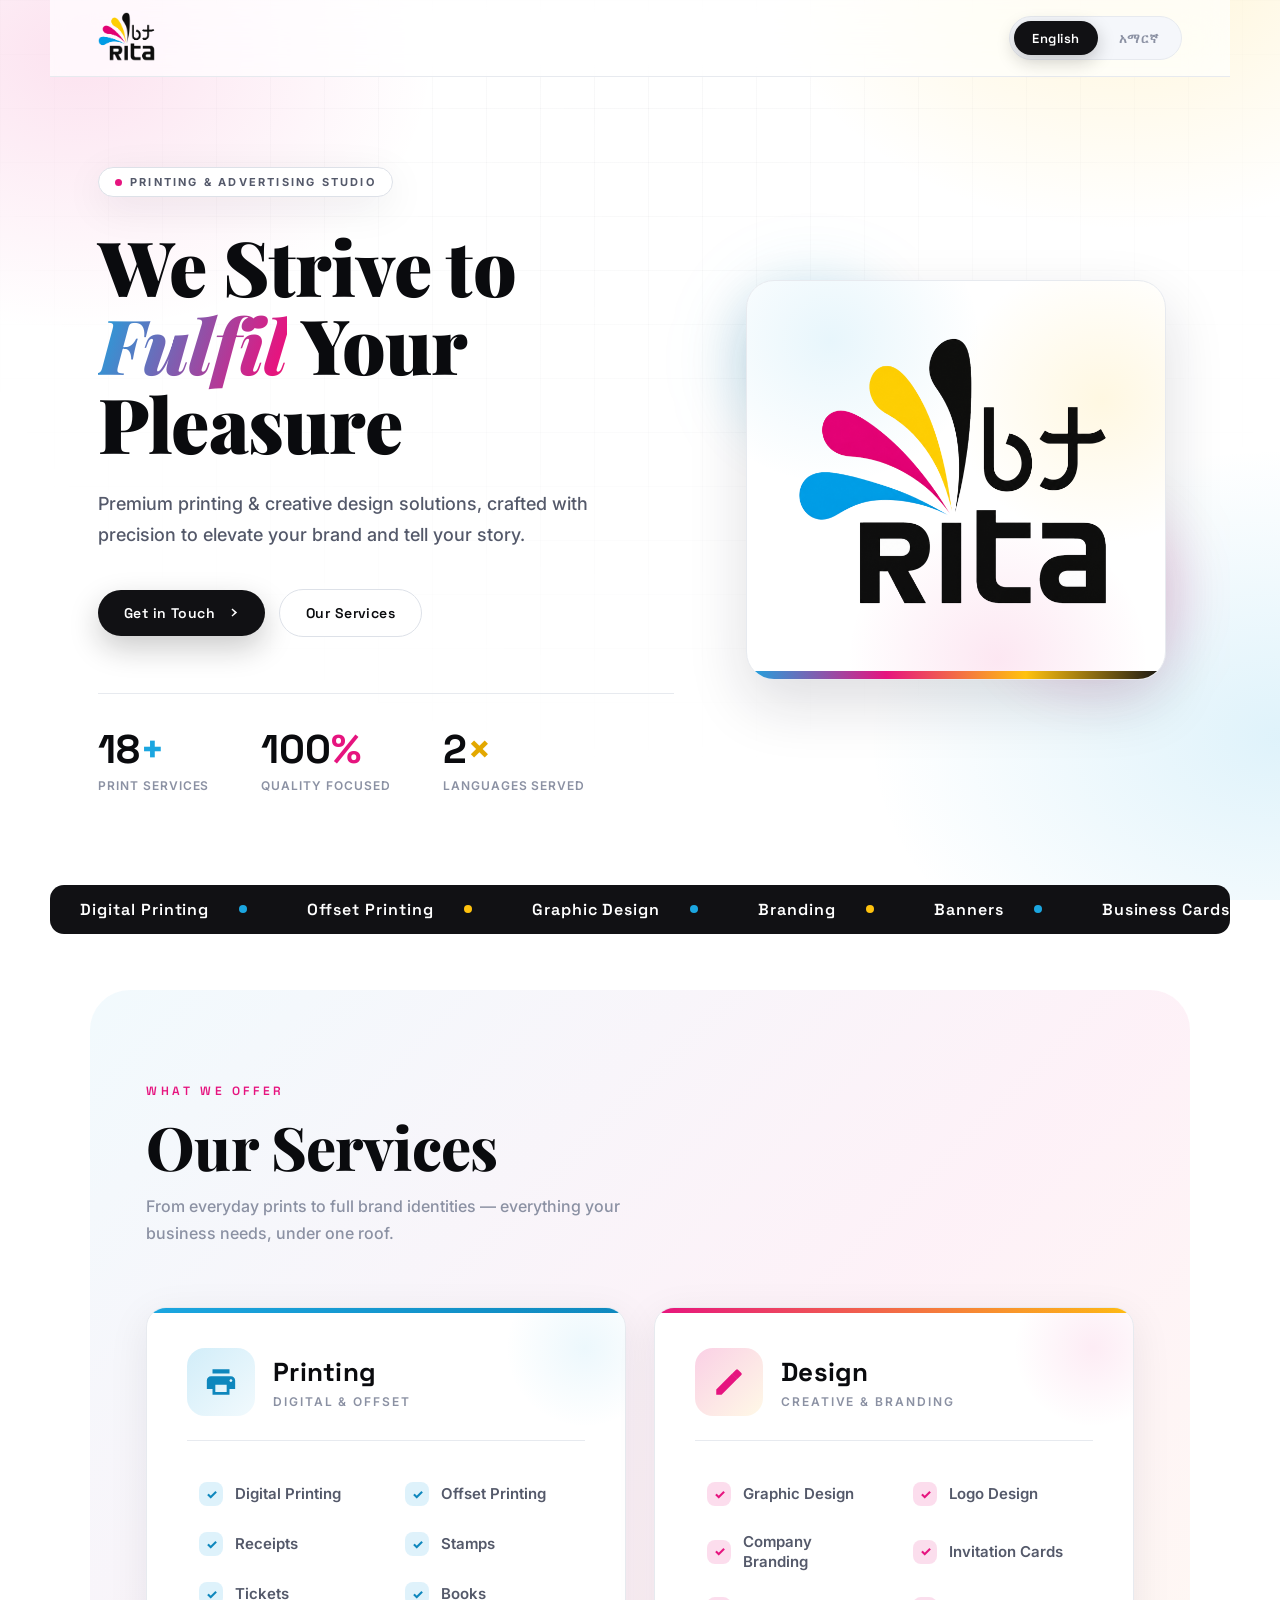
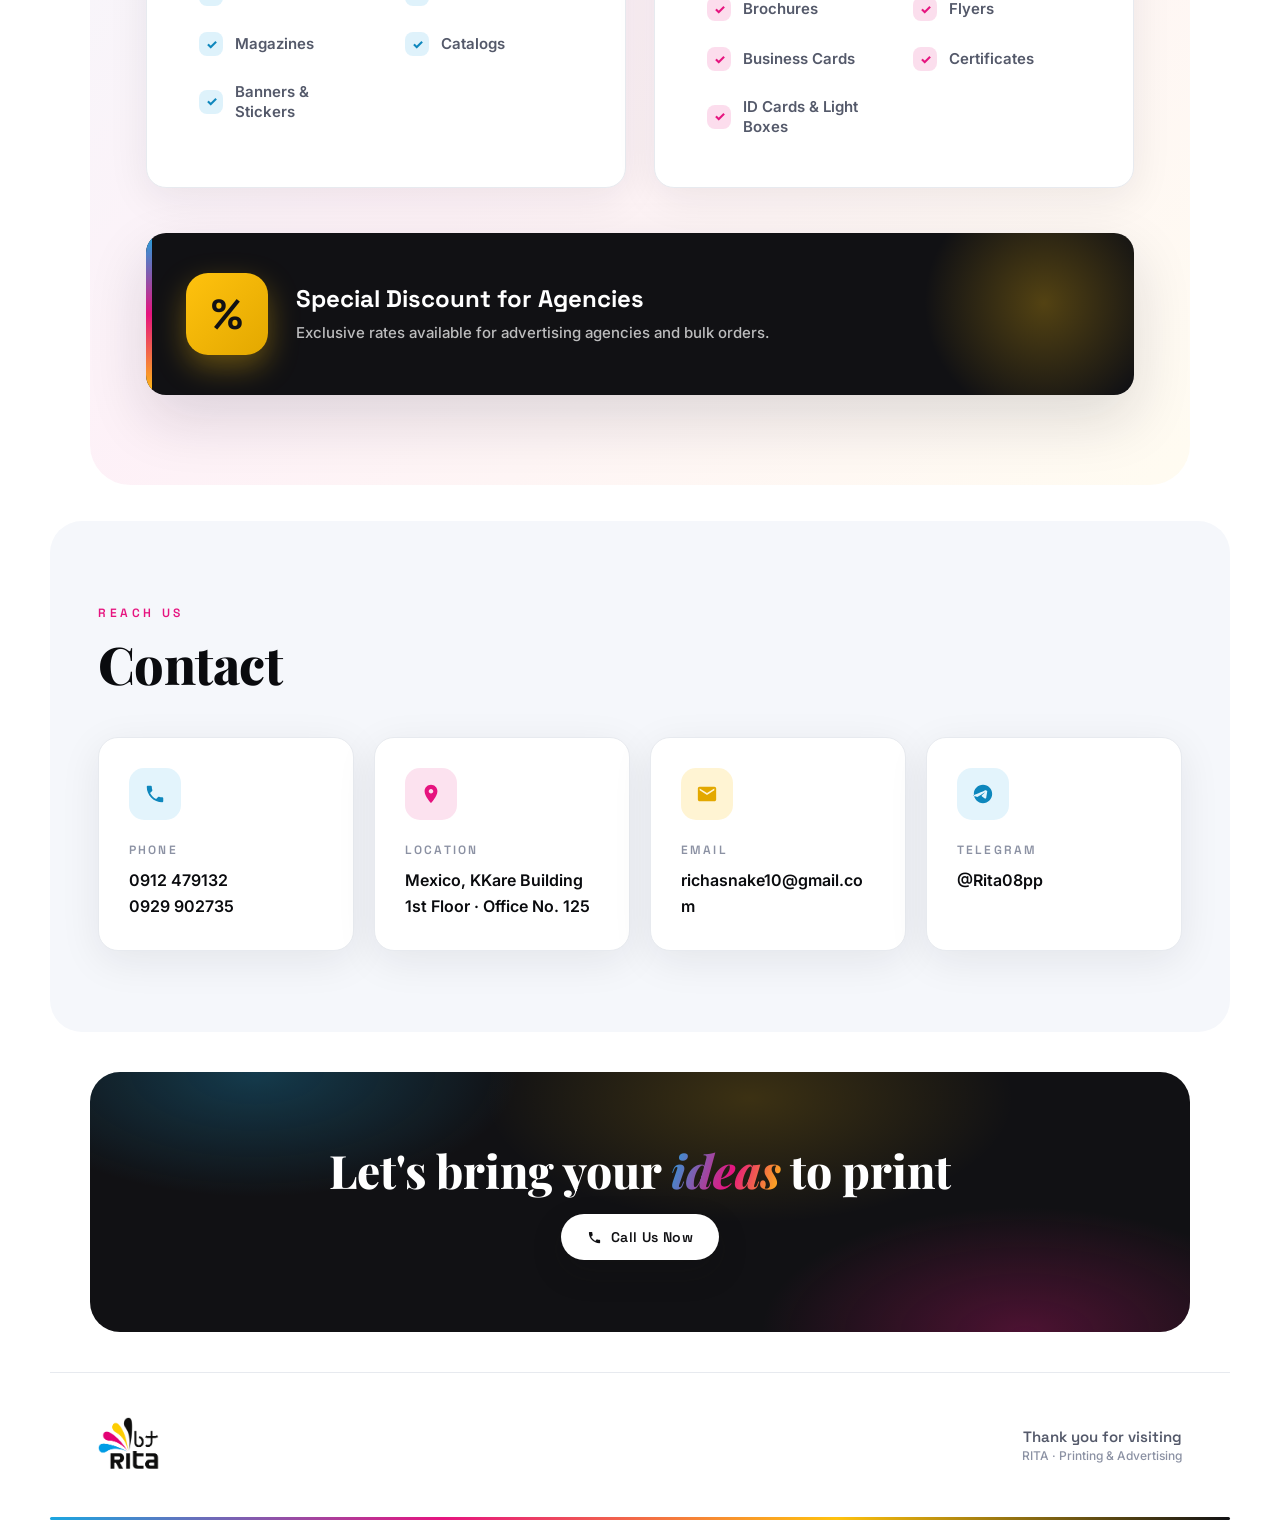
==== index.html @ 3d988060 "Add website files" ====
<!DOCTYPE html>
<html lang="en">
<head>
<meta charset="UTF-8">
<meta name="viewport" content="width=device-width, initial-scale=1.0">
<title>Rita Printing & Advertising</title>
<link rel="preconnect" href="https://fonts.googleapis.com">
<link rel="preconnect" href="https://fonts.gstatic.com" crossorigin>
<link href="https://fonts.googleapis.com/css2?family=Playfair+Display:ital,wght@0,600;0,800;0,900;1,700&family=Space+Grotesk:wght@400;500;600;700&family=Inter:wght@400;500;600;700;800&display=swap" rel="stylesheet">

<style>
*,*::before,*::after{margin:0;padding:0;box-sizing:border-box;}

:root{
  /* logo CMYK palette */
  --cyan:#1ba6e0;
  --cyan-deep:#0e87bd;
  --magenta:#e6147f;
  --magenta-deep:#c10f6a;
  --yellow:#ffc20e;
  --yellow-deep:#e3a800;
  --key:#111114;

  --bg:#ffffff;
  --bg-soft:#f5f7fb;
  --bg-tint:#fbfcfe;
  --surface:#ffffff;
  --border:#e7eaef;
  --border-strong:#dde1e8;

  --text:#16181d;
  --text-b:#0a0b0e;
  --text-dim:#54596a;
  --text-muted:#8b91a3;

  --radius:20px;
  --radius-sm:12px;
  --ease:cubic-bezier(.16,1,.3,1);
  --shadow:0 10px 40px rgba(20,24,40,0.08);
  --shadow-lg:0 24px 60px rgba(20,24,40,0.14);
  --cmyk:linear-gradient(90deg,var(--cyan),var(--magenta),var(--yellow),var(--key));
}

html{font-size:clamp(15px,1.1vw,18px);scroll-behavior:smooth;}

body{
  font-family:'Inter',sans-serif;
  background:var(--bg);
  color:var(--text);
  min-height:100vh;
  overflow-x:hidden;
  -webkit-font-smoothing:antialiased;
}

/* scroll progress */
.progress{
  position:fixed;
  top:0;left:0;
  height:3px;width:0%;
  z-index:200;
  background:var(--cmyk);
  background-size:200% 100%;
  transition:width .1s linear;
}

/* soft CMYK aura backdrop */
.bg-fx{
  position:fixed;
  inset:0;
  z-index:0;
  pointer-events:none;
  background:
    radial-gradient(42% 48% at 88% -8%, rgba(255,194,14,0.18), transparent 70%),
    radial-gradient(40% 44% at 6% 6%, rgba(230,20,127,0.12), transparent 70%),
    radial-gradient(46% 46% at 100% 82%, rgba(27,166,224,0.14), transparent 70%),
    var(--bg);
}
.bg-fx::after{
  content:'';
  position:absolute;
  inset:0;
  background-image:
    linear-gradient(rgba(20,24,40,0.035) 1px,transparent 1px),
    linear-gradient(90deg,rgba(20,24,40,0.035) 1px,transparent 1px);
  background-size:54px 54px;
  mask-image:radial-gradient(circle at 50% 0%,#000 0%,transparent 72%);
}

.page{
  position:relative;
  z-index:1;
  width:100%;
  max-width:1180px;
  margin:0 auto;
  display:flex;
  flex-direction:column;
}

.cmyk-rule{height:3px;border:none;border-radius:3px;background:var(--cmyk);}

/* ─── NAV ─── */
.nav{
  position:sticky;
  top:0;
  z-index:100;
  display:flex;
  align-items:center;
  justify-content:space-between;
  gap:16px;
  padding:12px clamp(18px,5vw,48px);
  background:rgba(255,255,255,0.72);
  backdrop-filter:blur(20px) saturate(160%);
  -webkit-backdrop-filter:blur(20px) saturate(160%);
  border-bottom:1px solid var(--border);
}
.nav-logo{height:clamp(38px,7vw,52px);width:auto;display:block;}

.lang-toggle{
  display:flex;
  background:var(--bg-soft);
  border:1px solid var(--border);
  border-radius:40px;
  padding:4px;
  gap:3px;
}
.lang-btn{
  padding:8px 18px;
  border-radius:30px;
  border:none;
  background:transparent;
  font-family:'Space Grotesk',sans-serif;
  font-size:clamp(11px,2vw,13px);
  font-weight:600;
  letter-spacing:0.04em;
  color:var(--text-muted);
  cursor:pointer;
  transition:all .35s var(--ease);
  min-height:34px;
}
.lang-btn:hover{color:var(--text);}
.lang-btn.active{
  background:var(--key);
  color:#fff;
  box-shadow:0 6px 18px rgba(17,17,20,0.22);
}

/* ─── HERO ─── */
.hero{
  position:relative;
  padding:clamp(48px,10vh,100px) clamp(20px,5vw,48px) clamp(40px,8vh,76px);
  display:grid;
  grid-template-columns:1.12fr 0.88fr;
  align-items:center;
  gap:clamp(28px,5vw,56px);
  overflow:hidden;
}
.hero-badge{
  display:inline-flex;
  align-items:center;
  gap:8px;
  padding:7px 16px;
  border:1px solid var(--border-strong);
  border-radius:40px;
  background:#fff;
  box-shadow:var(--shadow);
  font-size:clamp(9px,1.8vw,11px);
  font-weight:700;
  letter-spacing:0.2em;
  text-transform:uppercase;
  color:var(--text-dim);
  margin-bottom:clamp(20px,4vh,30px);
}
.hero-badge .pulse{
  width:7px;height:7px;border-radius:50%;
  background:var(--magenta);
  box-shadow:0 0 0 0 rgba(230,20,127,0.5);
  animation:pulse 2.2s infinite;
}
@keyframes pulse{
  0%{box-shadow:0 0 0 0 rgba(230,20,127,0.45);}
  70%{box-shadow:0 0 0 9px rgba(230,20,127,0);}
  100%{box-shadow:0 0 0 0 rgba(230,20,127,0);}
}
.hero-tagline{
  font-family:'Playfair Display',serif;
  font-size:clamp(40px,7.4vw,76px);
  font-weight:900;
  line-height:1.03;
  letter-spacing:-0.01em;
  color:var(--text-b);
  margin-bottom:clamp(18px,3vh,26px);
  max-width:14ch;
}
.hero-tagline em{
  font-style:italic;
  background:linear-gradient(110deg,var(--cyan),var(--magenta) 45%,var(--yellow-deep) 90%);
  background-size:220% 100%;
  -webkit-background-clip:text;
  background-clip:text;
  -webkit-text-fill-color:transparent;
  animation:hue 6s ease-in-out infinite;
}
@keyframes hue{0%,100%{background-position:0% 50%;}50%{background-position:100% 50%;}}
.hero-desc{
  font-size:clamp(14px,2.6vw,18px);
  font-weight:500;
  color:var(--text-dim);
  line-height:1.75;
  max-width:46ch;
  margin-bottom:clamp(26px,5vh,38px);
}
.hero-cta{
  display:flex;
  flex-wrap:wrap;
  gap:14px;
  align-items:center;
}
.btn{
  display:inline-flex;
  align-items:center;
  gap:9px;
  padding:14px 26px;
  border-radius:40px;
  font-family:'Space Grotesk',sans-serif;
  font-size:clamp(12px,2.2vw,14px);
  font-weight:600;
  letter-spacing:0.03em;
  text-decoration:none;
  cursor:pointer;
  transition:transform .35s var(--ease),box-shadow .35s var(--ease),background .35s var(--ease);
}
.btn-primary{
  background:var(--key);
  color:#fff;
  box-shadow:0 12px 30px rgba(17,17,20,0.22);
}
.btn-primary:hover{transform:translateY(-3px);box-shadow:0 18px 40px rgba(17,17,20,0.3);}
.btn-ghost{
  border:1px solid var(--border-strong);
  color:var(--text-b);
  background:#fff;
}
.btn-ghost:hover{border-color:var(--magenta);color:var(--magenta);transform:translateY(-3px);}

.hero-stats{
  display:flex;
  flex-wrap:wrap;
  gap:clamp(24px,5vw,52px);
  margin-top:clamp(36px,7vh,56px);
  padding-top:clamp(24px,5vh,36px);
  border-top:1px solid var(--border);
}
.stat-num{
  font-family:'Space Grotesk',sans-serif;
  font-size:clamp(26px,5vw,40px);
  font-weight:700;
  color:var(--text-b);
  line-height:1;
}
.stat-num .c{color:var(--cyan);}
.stat-num .m{color:var(--magenta);}
.stat-num .y{color:var(--yellow-deep);}
.stat-label{
  font-size:clamp(10px,2vw,12px);
  font-weight:600;
  letter-spacing:0.08em;
  text-transform:uppercase;
  color:var(--text-muted);
  margin-top:8px;
}

/* hero logo panel */
.hero-art{
  position:relative;
  display:flex;
  align-items:center;
  justify-content:center;
}
.hero-art::before,
.hero-art::after{
  content:'';
  position:absolute;
  border-radius:50%;
  filter:blur(36px);
  z-index:0;
  animation:float 9s ease-in-out infinite;
}
.hero-art::before{
  width:180px;height:180px;
  top:-10px;left:-6px;
  background:radial-gradient(circle,rgba(27,166,224,0.55),transparent 70%);
}
.hero-art::after{
  width:200px;height:200px;
  bottom:-14px;right:-10px;
  background:radial-gradient(circle,rgba(230,20,127,0.45),transparent 70%);
  animation-delay:-4.5s;
}
@keyframes float{0%,100%{transform:translateY(0);}50%{transform:translateY(-22px);}}
.hero-art-card{
  position:relative;
  z-index:1;
  width:100%;
  max-width:420px;
  aspect-ratio:1.05/1;
  border-radius:28px;
  background:#fff;
  border:1px solid var(--border);
  box-shadow:var(--shadow-lg);
  display:flex;
  align-items:center;
  justify-content:center;
  padding:clamp(28px,5vw,48px);
  overflow:hidden;
}
.hero-art-card::before{
  content:'';
  position:absolute;
  inset:0;
  background:
    radial-gradient(60% 60% at 20% 15%,rgba(27,166,224,0.10),transparent 60%),
    radial-gradient(60% 60% at 85% 30%,rgba(255,194,14,0.12),transparent 60%),
    radial-gradient(60% 60% at 60% 95%,rgba(230,20,127,0.10),transparent 60%);
}
.hero-art-card img{position:relative;width:100%;height:auto;}
.hero-art-bar{
  position:absolute;
  left:0;right:0;bottom:0;
  height:8px;
  background:var(--cmyk);
}

/* ─── MARQUEE ─── */
.marquee{
  position:relative;
  overflow:hidden;
  background:var(--key);
  padding:14px 0;
  margin:clamp(8px,2vw,20px) 0;
  border-radius:14px;
}
.marquee-track{
  display:flex;
  width:max-content;
  animation:scroll 28s linear infinite;
}
.marquee:hover .marquee-track{animation-play-state:paused;}
.marquee-track span{
  font-family:'Space Grotesk',sans-serif;
  font-size:clamp(13px,2.4vw,16px);
  font-weight:600;
  letter-spacing:0.06em;
  color:#fff;
  padding:0 clamp(18px,3vw,30px);
  display:inline-flex;
  align-items:center;
  gap:clamp(18px,3vw,30px);
}
.marquee-track span::after{
  content:'';
  width:8px;height:8px;border-radius:50%;
}
.marquee-track span:nth-child(4n+1)::after{background:var(--cyan);}
.marquee-track span:nth-child(4n+2)::after{background:var(--magenta);}
.marquee-track span:nth-child(4n+3)::after{background:var(--yellow);}
.marquee-track span:nth-child(4n)::after{background:#fff;}
@keyframes scroll{from{transform:translateX(0);}to{transform:translateX(-50%);}}

/* ─── SECTION ─── */
.section{
  padding:clamp(44px,9vh,90px) clamp(20px,5vw,48px);
}
.section.alt{background:var(--bg-soft);border-radius:clamp(20px,3vw,32px);}
#services{
  position:relative;
  background:linear-gradient(135deg,rgba(27,166,224,0.06) 0%,rgba(230,20,127,0.06) 50%,rgba(255,194,14,0.06) 100%);
  border-radius:clamp(24px,4vw,40px);
  margin:clamp(20px,4vh,40px) clamp(16px,4vw,40px);
  padding:clamp(52px,10vh,100px) clamp(24px,5vw,56px)!important;
  overflow:hidden;
}
.sec-head{margin-bottom:clamp(28px,5vh,46px);}
#services .sec-head{margin-bottom:clamp(40px,7vh,60px);}
#services .sec-title{font-size:clamp(38px,8vw,60px);}
.eyebrow{
  display:inline-block;
  font-family:'Space Grotesk',sans-serif;
  font-size:clamp(10px,2vw,12px);
  font-weight:600;
  letter-spacing:0.3em;
  color:var(--magenta);
  text-transform:uppercase;
  margin-bottom:14px;
}
.sec-title{
  font-family:'Playfair Display',serif;
  font-size:clamp(30px,6vw,52px);
  font-weight:800;
  color:var(--text-b);
  line-height:1.1;
  letter-spacing:-0.01em;
}
.sec-sub{
  font-size:clamp(13px,2.4vw,16px);
  color:var(--text-muted);
  font-weight:500;
  margin-top:14px;
  max-width:52ch;
  line-height:1.7;
}

/* ─── SERVICE CARDS ─── */
.services-grid{
  display:grid;
  grid-template-columns:repeat(2,1fr);
  gap:clamp(20px,3vw,28px);
  margin-bottom:clamp(28px,5vh,48px);
}
.scard{
  position:relative;
  background:var(--surface);
  border:1px solid var(--border);
  border-radius:var(--radius);
  padding:clamp(28px,4vw,40px);
  overflow:hidden;
  box-shadow:var(--shadow);
  transition:transform .45s var(--ease),box-shadow .45s var(--ease);
}
.scard::before{
  content:'';
  position:absolute;
  top:0;left:0;right:0;height:5px;
}
.scard.c-cy::before{background:linear-gradient(90deg,var(--cyan),var(--cyan-deep));}
.scard.c-mg::before{background:linear-gradient(90deg,var(--magenta),var(--yellow));}
.scard::after{
  content:'';
  position:absolute;
  top:-40px;right:-40px;
  width:160px;height:160px;
  border-radius:50%;
  opacity:0.5;
  transition:transform .6s var(--ease);
}
.scard.c-cy::after{background:radial-gradient(circle,rgba(27,166,224,0.16),transparent 70%);}
.scard.c-mg::after{background:radial-gradient(circle,rgba(230,20,127,0.16),transparent 70%);}
.scard:hover{transform:translateY(-8px);box-shadow:var(--shadow-lg);}
.scard:hover::after{transform:scale(1.4);}
.scard-head{
  position:relative;
  display:flex;
  align-items:center;
  gap:18px;
  margin-bottom:clamp(22px,4vh,30px);
  padding-bottom:clamp(18px,3vh,24px);
  border-bottom:1px solid var(--border);
}
.scard-ico{
  width:clamp(54px,9vw,68px);height:clamp(54px,9vw,68px);
  border-radius:18px;
  display:flex;align-items:center;justify-content:center;
  flex-shrink:0;
}
.scard-ico.cy{background:linear-gradient(135deg,rgba(27,166,224,0.20),rgba(27,166,224,0.06));}
.scard-ico.cy svg{fill:var(--cyan-deep);}
.scard-ico.mg{background:linear-gradient(135deg,rgba(230,20,127,0.20),rgba(255,194,14,0.10));}
.scard-ico.mg svg{fill:var(--magenta);}
.scard-ico svg{width:clamp(26px,5vw,34px);height:clamp(26px,5vw,34px);}
.scard-cat{
  font-family:'Space Grotesk',sans-serif;
  font-size:clamp(19px,4vw,26px);
  font-weight:700;
  color:var(--text-b);
  letter-spacing:0.01em;
}
.scard-cat small{
  display:block;
  font-family:'Inter',sans-serif;
  font-size:clamp(10px,2vw,12px);
  font-weight:600;
  letter-spacing:0.16em;
  text-transform:uppercase;
  color:var(--text-muted);
  margin-top:5px;
}
.slist{
  position:relative;
  list-style:none;
  display:grid;
  grid-template-columns:repeat(2,1fr);
  gap:4px 14px;
}
.slist li{
  display:flex;
  align-items:center;
  gap:12px;
  font-size:clamp(13px,2.4vw,15px);
  font-weight:600;
  color:var(--text-dim);
  padding:11px 12px;
  border-radius:12px;
  line-height:1.3;
  transition:all .3s var(--ease);
}
.slist li::before{
  content:'✓';
  display:flex;
  align-items:center;
  justify-content:center;
  width:24px;height:24px;
  flex-shrink:0;
  border-radius:8px;
  font-size:13px;
  font-weight:800;
  transition:all .3s var(--ease);
}
.scard.c-cy .slist li::before{background:rgba(27,166,224,0.14);color:var(--cyan-deep);}
.scard.c-mg .slist li::before{background:rgba(230,20,127,0.14);color:var(--magenta);}
.slist li:hover{color:var(--text-b);transform:translateX(4px);}
.scard.c-cy .slist li:hover{background:rgba(27,166,224,0.07);}
.scard.c-mg .slist li:hover{background:rgba(230,20,127,0.07);}
.scard.c-cy .slist li:hover::before{background:var(--cyan);color:#fff;}
.scard.c-mg .slist li:hover::before{background:var(--magenta);color:#fff;}

/* ─── PROMO ─── */
.promo-box{
  position:relative;
  overflow:hidden;
  background:var(--key);
  border-radius:var(--radius);
  padding:clamp(24px,4vw,40px);
  display:flex;
  align-items:center;
  gap:clamp(18px,4vw,28px);
  margin-top:clamp(18px,3vh,26px);
  box-shadow:var(--shadow-lg);
}
.promo-box::after{
  content:'';
  position:absolute;
  top:-60px;right:-40px;
  width:260px;height:260px;
  background:radial-gradient(circle,rgba(255,194,14,0.28),transparent 65%);
}
.promo-box::before{
  content:'';
  position:absolute;
  left:0;top:0;bottom:0;width:6px;
  background:linear-gradient(180deg,var(--cyan),var(--magenta),var(--yellow));
}
.promo-pct{
  position:relative;
  width:clamp(60px,12vw,82px);height:clamp(60px,12vw,82px);
  border-radius:22px;
  display:flex;align-items:center;justify-content:center;
  background:linear-gradient(135deg,var(--yellow),var(--yellow-deep));
  font-family:'Space Grotesk',sans-serif;
  font-size:clamp(28px,6vw,42px);
  font-weight:700;
  color:var(--key);
  flex-shrink:0;
  box-shadow:0 12px 30px rgba(255,194,14,0.35);
}
.promo-title{
  font-family:'Space Grotesk',sans-serif;
  font-size:clamp(16px,3.2vw,24px);
  font-weight:700;
  color:#fff;
  margin-bottom:7px;
  position:relative;
}
.promo-body{
  font-size:clamp(12px,2.4vw,15px);
  font-weight:500;
  color:rgba(255,255,255,0.72);
  line-height:1.6;
  position:relative;
}

/* ─── CONTACT ─── */
.contact-grid{
  display:grid;
  grid-template-columns:repeat(4,1fr);
  gap:clamp(14px,2.4vw,20px);
}
.citem{
  position:relative;
  background:var(--surface);
  border:1px solid var(--border);
  border-radius:var(--radius);
  padding:clamp(22px,3.6vw,30px);
  box-shadow:var(--shadow);
  transition:transform .4s var(--ease),box-shadow .4s var(--ease);
  overflow:hidden;
}
.citem::before{
  content:'';
  position:absolute;
  top:0;left:0;right:0;height:4px;
  transform:scaleX(0);transform-origin:left;
  transition:transform .45s var(--ease);
}
.citem.t-cy::before{background:var(--cyan);}
.citem.t-mg::before{background:var(--magenta);}
.citem.t-yl::before{background:var(--yellow);}
.citem.t-tg::before{background:linear-gradient(90deg,var(--cyan),var(--magenta));}
.citem:hover{transform:translateY(-6px);box-shadow:var(--shadow-lg);}
.citem:hover::before{transform:scaleX(1);}
.citem a{text-decoration:none;color:inherit;display:flex;flex-direction:column;height:100%;}
.cicon{
  width:52px;height:52px;
  border-radius:15px;
  display:flex;align-items:center;justify-content:center;
  margin-bottom:clamp(16px,3vh,22px);
  transition:transform .4s var(--ease);
}
.citem:hover .cicon{transform:scale(1.08) rotate(-4deg);}
.cicon svg{width:22px;height:22px;}
.cicon.cy{background:rgba(27,166,224,0.12);}
.cicon.cy svg{fill:var(--cyan-deep);}
.cicon.mg{background:rgba(230,20,127,0.12);}
.cicon.mg svg{fill:var(--magenta);}
.cicon.yl{background:rgba(255,194,14,0.18);}
.cicon.yl svg{fill:var(--yellow-deep);}
.clabel{
  font-family:'Space Grotesk',sans-serif;
  font-size:clamp(10px,2vw,12px);
  font-weight:600;
  letter-spacing:0.18em;
  text-transform:uppercase;
  color:var(--text-muted);
  margin-bottom:10px;
}
.cval{
  font-size:clamp(13px,2.6vw,16px);
  font-weight:600;
  color:var(--text-b);
  line-height:1.6;
  word-break:break-word;
}
.cval a{display:inline-block;color:inherit;text-decoration:none;transition:color .3s var(--ease);}
.cval a:hover{color:var(--magenta);}

/* ─── CTA BANNER ─── */
.cta-banner{
  position:relative;
  overflow:hidden;
  margin:clamp(20px,4vw,40px);
  border-radius:clamp(20px,3vw,30px);
  padding:clamp(40px,8vw,72px) clamp(24px,5vw,56px);
  background:var(--key);
  text-align:center;
}
.cta-banner::before{
  content:'';
  position:absolute;
  inset:0;
  background:
    radial-gradient(40% 80% at 15% 0%,rgba(27,166,224,0.28),transparent 60%),
    radial-gradient(40% 80% at 85% 100%,rgba(230,20,127,0.28),transparent 60%),
    radial-gradient(40% 80% at 60% 10%,rgba(255,194,14,0.18),transparent 60%);
}
.cta-banner > *{position:relative;}
.cta-title{
  font-family:'Playfair Display',serif;
  font-size:clamp(26px,6vw,46px);
  font-weight:800;
  color:#fff;
  line-height:1.15;
  margin-bottom:18px;
}
.cta-title em{
  font-style:italic;
  background:linear-gradient(110deg,var(--cyan),var(--magenta) 55%,var(--yellow));
  -webkit-background-clip:text;background-clip:text;-webkit-text-fill-color:transparent;
}
.cta-banner .btn-primary{background:#fff;color:var(--key);}
.cta-banner .btn-primary:hover{box-shadow:0 18px 40px rgba(255,255,255,0.25);}
.cta-banner .hero-cta{justify-content:center;}

/* ─── FOOTER ─── */
.footer{
  padding:clamp(28px,5vh,44px) clamp(20px,5vw,48px);
  border-top:1px solid var(--border);
  display:flex;
  align-items:center;
  justify-content:space-between;
  gap:18px;
  flex-wrap:wrap;
}
.footer-logo{height:clamp(40px,8vw,56px);width:auto;}
.footer-words{
  font-family:'Space Grotesk',sans-serif;
  font-size:clamp(12px,2.2vw,15px);
  font-weight:600;
  color:var(--text-dim);
  text-align:right;
}
.footer-sub{
  font-size:clamp(10px,2vw,12px);
  font-weight:500;
  color:var(--text-muted);
  margin-top:2px;
}

/* ─── LANG VISIBILITY ─── */
body.lang-am .en-text{display:none;}
body.lang-en .am-text{display:none;}
body.lang-am .hero-tagline,
body.lang-am .sec-title,
body.lang-am .cta-title{letter-spacing:0;}

/* ─── REVEAL ANIMATION ─── */
.reveal{
  opacity:0;
  transform:translateY(28px);
  transition:opacity .8s var(--ease),transform .8s var(--ease);
}
.reveal.in{opacity:1;transform:none;}

@media(max-width:860px){
  .hero{grid-template-columns:1fr;}
  .hero-art{order:-1;}
  .hero-art-card{max-width:300px;}
  .contact-grid{grid-template-columns:repeat(2,1fr);}
}
@media(max-width:560px){
  .services-grid{grid-template-columns:1fr;}
  .slist{grid-template-columns:1fr;}
  .contact-grid{grid-template-columns:1fr;}
  .promo-box{flex-direction:column;text-align:center;align-items:center;}
  .footer{flex-direction:column;align-items:flex-start;}
  .footer-words{text-align:left;}
}
@media(prefers-reduced-motion:reduce){
  .reveal{opacity:1;transform:none;transition:none;}
  *{animation:none!important;}
}
</style>
</head>
<body class="lang-en">
<div class="progress" id="progress"></div>
<div class="bg-fx"></div>
<div class="page">

  <!-- NAV -->
  <nav class="nav">
    <img class="nav-logo" src="logo.png" alt="Rita Printing & Advertising">
    <div class="lang-toggle">
      <button class="lang-btn active" onclick="setLang('en')">English</button>
      <button class="lang-btn" onclick="setLang('am')">አማርኛ</button>
    </div>
  </nav>

  <!-- HERO -->
  <header class="hero">
    <div>
      <div class="hero-badge reveal">
        <span class="pulse"></span>
        <span class="en-text">Printing &amp; Advertising Studio</span>
        <span class="am-text">ማተሚያ ቤት &amp; ማስታወቂያ</span>
      </div>
      <h1 class="hero-tagline reveal en-text">We Strive to <em>Fulfil</em> Your Pleasure</h1>
      <h1 class="hero-tagline reveal am-text">ደስታዎን ለ<em>ማሟላት</em> እንጥራለን</h1>
      <p class="hero-desc reveal en-text">Premium printing &amp; creative design solutions, crafted with precision to elevate your brand and tell your story.</p>
      <p class="hero-desc reveal am-text">ምርጥ የህትመት እና የፈጠራ ዲዛይን አገልግሎቶች፤ የእርስዎን ብራንድ ለማሳደግ በጥንቃቄ የተሰሩ።</p>
      <div class="hero-cta reveal">
        <a href="#contact" class="btn btn-primary">
          <span class="en-text">Get in Touch</span><span class="am-text">ያግኙን</span>
          <svg width="15" height="15" viewBox="0 0 24 24" fill="currentColor"><path d="M5 12h12l-5-5 1.4-1.4L21 12l-7.6 6.4L12 17l5-5H5z"/></svg>
        </a>
        <a href="#services" class="btn btn-ghost">
          <span class="en-text">Our Services</span><span class="am-text">አገልግሎቶቻችን</span>
        </a>
      </div>

      <div class="hero-stats reveal">
        <div>
          <div class="stat-num">18<span class="c">+</span></div>
          <div class="stat-label en-text">Print Services</div>
          <div class="stat-label am-text">የህትመት አገልግሎቶች</div>
        </div>
        <div>
          <div class="stat-num">100<span class="m">%</span></div>
          <div class="stat-label en-text">Quality Focused</div>
          <div class="stat-label am-text">ጥራትን ያማከለ</div>
        </div>
        <div>
          <div class="stat-num">2<span class="y">×</span></div>
          <div class="stat-label en-text">Languages Served</div>
          <div class="stat-label am-text">ቋንቋዎች</div>
        </div>
      </div>
    </div>

    <div class="hero-art reveal">
      <div class="hero-art-card">
        <img src="logo.png" alt="Rita logo">
        <div class="hero-art-bar"></div>
      </div>
    </div>
  </header>

  <!-- MARQUEE -->
  <div class="marquee" aria-hidden="true">
    <div class="marquee-track">
      <span class="en-text">Digital Printing</span><span class="am-text">ዲጂታል ህትመት</span>
      <span class="en-text">Offset Printing</span><span class="am-text">ኦፍሴት ህትመት</span>
      <span class="en-text">Graphic Design</span><span class="am-text">ግራፊክ ዲዛይን</span>
      <span class="en-text">Branding</span><span class="am-text">ብራንዲንግ</span>
      <span class="en-text">Banners</span><span class="am-text">ባነር</span>
      <span class="en-text">Business Cards</span><span class="am-text">ቢዝነስ ካርድ</span>
      <span class="en-text">Digital Printing</span><span class="am-text">ዲጂታል ህትመት</span>
      <span class="en-text">Offset Printing</span><span class="am-text">ኦፍሴት ህትመት</span>
      <span class="en-text">Graphic Design</span><span class="am-text">ግራፊክ ዲዛይን</span>
      <span class="en-text">Branding</span><span class="am-text">ብራንዲንግ</span>
      <span class="en-text">Banners</span><span class="am-text">ባነር</span>
      <span class="en-text">Business Cards</span><span class="am-text">ቢዝነስ ካርድ</span>
    </div>
  </div>

  <!-- SERVICES -->
  <section class="section" id="services">
    <div class="sec-head reveal">
      <span class="eyebrow en-text">What We Offer</span>
      <span class="eyebrow am-text">የምናቀርበው</span>
      <h2 class="sec-title en-text">Our Services</h2>
      <h2 class="sec-title am-text">አገልግሎቶቻችን</h2>
      <p class="sec-sub en-text">From everyday prints to full brand identities — everything your business needs, under one roof.</p>
      <p class="sec-sub am-text">ከዕለት ተዕለት ህትመቶች እስከ ሙሉ ብራንድ ማንነት — ንግድዎ የሚፈልገው ሁሉ በአንድ ቦታ።</p>
    </div>

    <div class="services-grid">
      <div class="scard c-cy reveal">
        <div class="scard-head">
          <div class="scard-ico cy">
            <svg viewBox="0 0 24 24"><path d="M19 8H5c-1.66 0-3 1.34-3 3v6h4v4h12v-4h4v-6c0-1.66-1.34-3-3-3zm-3 11H8v-5h8v5zm3-7c-.55 0-1-.45-1-1s.45-1 1-1 1 .45 1 1-.45 1-1 1zm-1-9H6v3h12V3z"/></svg>
          </div>
          <div class="scard-cat">
            <span class="en-text">Printing</span><span class="am-text">ህትመት</span>
            <small class="en-text">Digital &amp; Offset</small><small class="am-text">ዲጂታል &amp; ኦፍሴት</small>
          </div>
        </div>
        <ul class="slist">
          <li><span class="en-text">Digital Printing</span><span class="am-text">ዲጂታል ህትመት</span></li>
          <li><span class="en-text">Offset Printing</span><span class="am-text">ኦፍሴት ህትመት</span></li>
          <li><span class="en-text">Receipts</span><span class="am-text">ደረሰኝ</span></li>
          <li><span class="en-text">Stamps</span><span class="am-text">ማህተም</span></li>
          <li><span class="en-text">Tickets</span><span class="am-text">ቲኬት</span></li>
          <li><span class="en-text">Books</span><span class="am-text">መጽሐፍ</span></li>
          <li><span class="en-text">Magazines</span><span class="am-text">መጽሔት</span></li>
          <li><span class="en-text">Catalogs</span><span class="am-text">ካታሎግ</span></li>
          <li><span class="en-text">Banners &amp; Stickers</span><span class="am-text">ባነር &amp; ስቲከር</span></li>
        </ul>
      </div>

      <div class="scard c-mg reveal">
        <div class="scard-head">
          <div class="scard-ico mg">
            <svg viewBox="0 0 24 24"><path d="M20.71 5.63l-2.34-2.34a1 1 0 00-1.41 0l-2.83 2.83 3.75 3.75 2.83-2.83a1 1 0 000-1.41zM3 17.25V21h3.75L17.81 9.94l-3.75-3.75L3 17.25z"/></svg>
          </div>
          <div class="scard-cat">
            <span class="en-text">Design</span><span class="am-text">ዲዛይን</span>
            <small class="en-text">Creative &amp; Branding</small><small class="am-text">ፈጠራ &amp; ብራንዲንግ</small>
          </div>
        </div>
        <ul class="slist">
          <li><span class="en-text">Graphic Design</span><span class="am-text">ግራፊክ ዲዛይን</span></li>
          <li><span class="en-text">Logo Design</span><span class="am-text">ሎጎ ዲዛይን</span></li>
          <li><span class="en-text">Company Branding</span><span class="am-text">ብራንዲንግ</span></li>
          <li><span class="en-text">Invitation Cards</span><span class="am-text">የጥሪ ካርዶች</span></li>
          <li><span class="en-text">Brochures</span><span class="am-text">ብሮሸር</span></li>
          <li><span class="en-text">Flyers</span><span class="am-text">ፍላየር</span></li>
          <li><span class="en-text">Business Cards</span><span class="am-text">ቢዝነስ ካርድ</span></li>
          <li><span class="en-text">Certificates</span><span class="am-text">ሰርተፍኬት</span></li>
          <li><span class="en-text">ID Cards &amp; Light Boxes</span><span class="am-text">መታወቂያ &amp; ላይት ቦክስ</span></li>
        </ul>
      </div>
    </div>

    <div class="promo-box reveal">
      <div class="promo-pct">%</div>
      <div>
        <div class="promo-title en-text">Special Discount for Agencies</div>
        <div class="promo-title am-text">ለኤጀንሲዎች ልዩ ቅናሽ</div>
        <div class="promo-body en-text">Exclusive rates available for advertising agencies and bulk orders.</div>
        <div class="promo-body am-text">ለማስታወቂያ ቤቶች እና ብዛት ላላቸው ትዕዛዞች ልዩ ዋጋ አለን።</div>
      </div>
    </div>
  </section>

  <!-- CONTACT -->
  <section class="section alt" id="contact">
    <div class="sec-head reveal">
      <span class="eyebrow en-text">Reach Us</span>
      <span class="eyebrow am-text">አድራሻ</span>
      <h2 class="sec-title en-text">Contact</h2>
      <h2 class="sec-title am-text">ያግኙን</h2>
    </div>

    <div class="contact-grid">
      <div class="citem t-cy reveal">
        <div class="cicon cy"><svg viewBox="0 0 24 24"><path d="M6.6 10.8c1.4 2.8 3.8 5.1 6.6 6.6l2.2-2.2c.3-.3.7-.4 1-.2 1.1.4 2.3.6 3.6.6.6 0 1 .4 1 1V20c0 .6-.4 1-1 1-9.4 0-17-7.6-17-17 0-.6.4-1 1-1h3.5c.6 0 1 .4 1 1 0 1.3.2 2.5.6 3.6.1.3 0 .7-.2 1L6.6 10.8z"/></svg></div>
        <div class="clabel en-text">Phone</div>
        <div class="clabel am-text">ስልክ</div>
        <div class="cval">
          <a href="tel:+251912479132">0912 479132</a><br>
          <a href="tel:+251929902735">0929 902735</a>
        </div>
      </div>
      <div class="citem t-mg reveal">
        <a href="https://www.google.com/maps/place/KKare+Building+%7C+Mexico+%7C+%E1%8A%AC%E1%8A%AC%E1%88%AD+%E1%88%85%E1%8A%95%E1%8D%83+%7C+%E1%88%9C%E1%8A%AD%E1%88%B2%E1%8A%AE/data=!4m7!3m6!1s0x164b85d0181f146d:0xbe3dcdd55e6fe2c6!8m2!3d9.0079183!4d38.7466503!16s%2Fg%2F11fxwc5dqb!19sChIJbRQfGNCFSxYRxuJvXtXNPb4?authuser=0&hl=en&rclk=1" target="_blank" rel="noopener noreferrer">
          <div class="cicon mg"><svg viewBox="0 0 24 24"><path d="M12 2C8.13 2 5 5.13 5 9c0 5.25 7 13 7 13s7-7.75 7-13c0-3.87-3.13-7-7-7zm0 9.5c-1.38 0-2.5-1.12-2.5-2.5s1.12-2.5 2.5-2.5 2.5 1.12 2.5 2.5-1.12 2.5-2.5 2.5z"/></svg></div>
          <div class="clabel en-text">Location</div>
          <div class="clabel am-text">አካባቢ</div>
          <div class="cval en-text">Mexico, KKare Building<br>1st Floor · Office No. 125</div>
          <div class="cval am-text">ሜክሲኮ፣ ኬኬር ህንፃ<br>1ኛ ፎቅ · ቢሮ ቁጥር 125</div>
        </a>
      </div>
      <div class="citem t-yl reveal">
        <a href="mailto:richasnake10@gmail.com">
          <div class="cicon yl"><svg viewBox="0 0 24 24"><path d="M20 4H4c-1.1 0-2 .9-2 2v12c0 1.1.9 2 2 2h16c1.1 0 2-.9 2-2V6c0-1.1-.9-2-2-2zm0 4l-8 5-8-5V6l8 5 8-5v2z"/></svg></div>
          <div class="clabel en-text">Email</div>
          <div class="clabel am-text">ኢሜይል</div>
          <div class="cval">richasnake10@gmail.com</div>
        </a>
      </div>
      <div class="citem t-tg reveal">
        <a href="https://t.me/Rita08pp" target="_blank" rel="noopener noreferrer">
          <div class="cicon cy"><svg viewBox="0 0 24 24"><path d="M12 2C6.48 2 2 6.48 2 12s4.48 10 10 10 10-4.48 10-10S17.52 2 12 2zm4.64 6.8c-.15 1.58-.8 5.42-1.13 7.19-.14.75-.42 1-.68 1.02-.58.05-1.02-.38-1.58-.75-.88-.58-1.38-.94-2.23-1.5-.99-.65-.35-1.01.22-1.59.15-.15 2.71-2.48 2.76-2.69.01-.03.02-.14-.07-.2-.09-.06-.22-.04-.31-.02-.13.02-2.28 1.45-6.44 4.27-.61.42-1.16.62-1.66.61-.55-.01-1.6-.31-2.38-.57-.96-.3-1.72-.46-1.65-.97.04-.27.49-.55 1.35-.84 5.3-2.22 8.83-3.68 10.56-4.41.5-.21.95-.32 1.34-.32.29 0 .58.04.86.13z"/></svg></div>
          <div class="clabel en-text">Telegram</div>
          <div class="clabel am-text">ቴሌግራም</div>
          <div class="cval">@Rita08pp</div>
        </a>
      </div>
    </div>
  </section>

  <!-- CTA BANNER -->
  <section class="cta-banner reveal">
    <h2 class="cta-title en-text">Let's bring your <em>ideas</em> to print</h2>
    <h2 class="cta-title am-text">ሀሳብዎን ወደ <em>ህትመት</em> እንለውጥ</h2>
    <div class="hero-cta">
      <a href="tel:+251912479132" class="btn btn-primary">
        <svg width="15" height="15" viewBox="0 0 24 24" fill="currentColor"><path d="M6.6 10.8c1.4 2.8 3.8 5.1 6.6 6.6l2.2-2.2c.3-.3.7-.4 1-.2 1.1.4 2.3.6 3.6.6.6 0 1 .4 1 1V20c0 .6-.4 1-1 1-9.4 0-17-7.6-17-17 0-.6.4-1 1-1h3.5c.6 0 1 .4 1 1 0 1.3.2 2.5.6 3.6.1.3 0 .7-.2 1L6.6 10.8z"/></svg>
        <span class="en-text">Call Us Now</span><span class="am-text">አሁን ይደውሉ</span>
      </a>
    </div>
  </section>

  <!-- FOOTER -->
  <footer class="footer">
    <img class="footer-logo" src="logo.png" alt="Rita logo">
    <div>
      <div class="footer-words en-text">Thank you for visiting</div>
      <div class="footer-words am-text">ስለመጡ እናመሰግናለን!</div>
      <div class="footer-sub">RITA · Printing &amp; Advertising</div>
    </div>
  </footer>

  <hr class="cmyk-rule">

</div>

<script>
function setLang(lang){
  document.body.className='lang-'+lang;
  document.querySelectorAll('.lang-btn').forEach(function(b){
    b.classList.toggle('active', b.textContent.trim()===(lang==='en'?'English':'አማርኛ'));
  });
}

var io=new IntersectionObserver(function(entries){
  entries.forEach(function(e){
    if(e.isIntersecting){e.target.classList.add('in');io.unobserve(e.target);}
  });
},{threshold:0.12});
document.querySelectorAll('.reveal').forEach(function(el){io.observe(el);});

var prog=document.getElementById('progress');
window.addEventListener('scroll',function(){
  var h=document.documentElement;
  var pct=(h.scrollTop)/(h.scrollHeight-h.clientHeight)*100;
  prog.style.width=pct+'%';
});
</script>
</body>
</html>
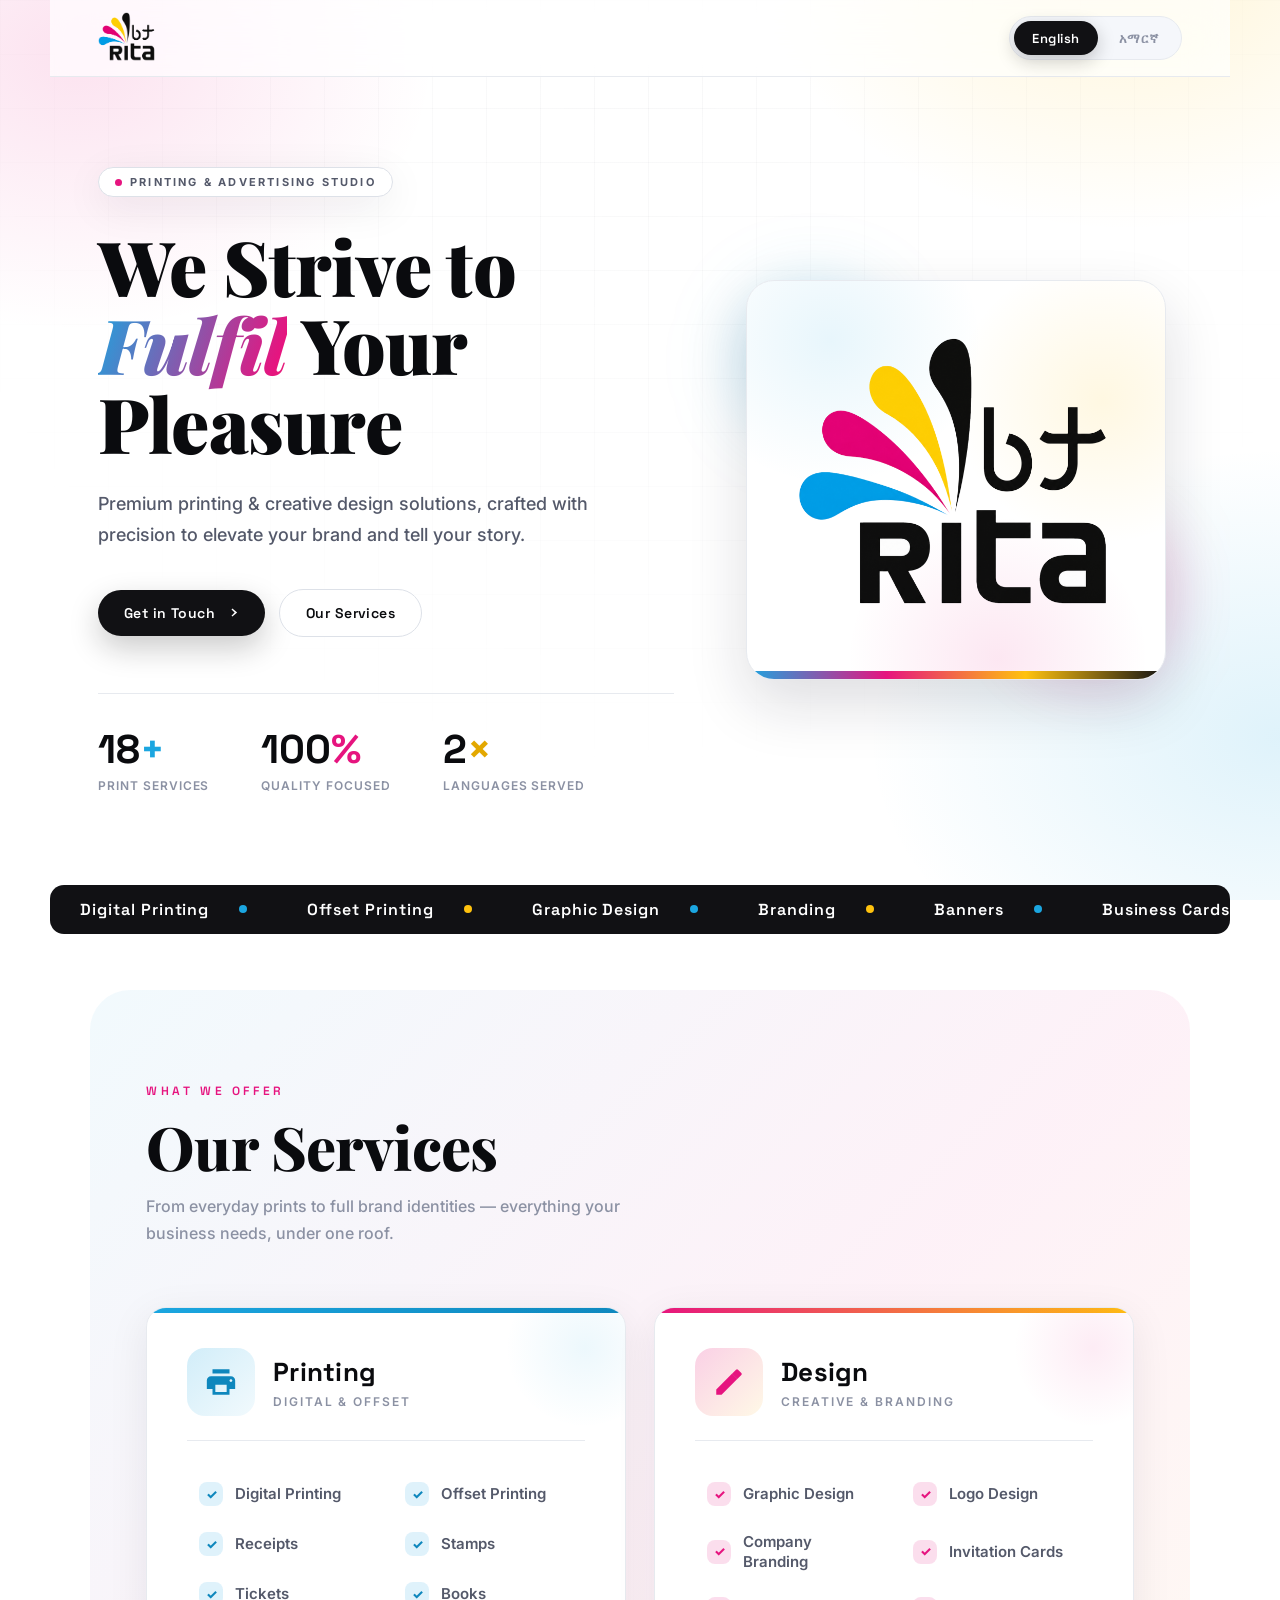
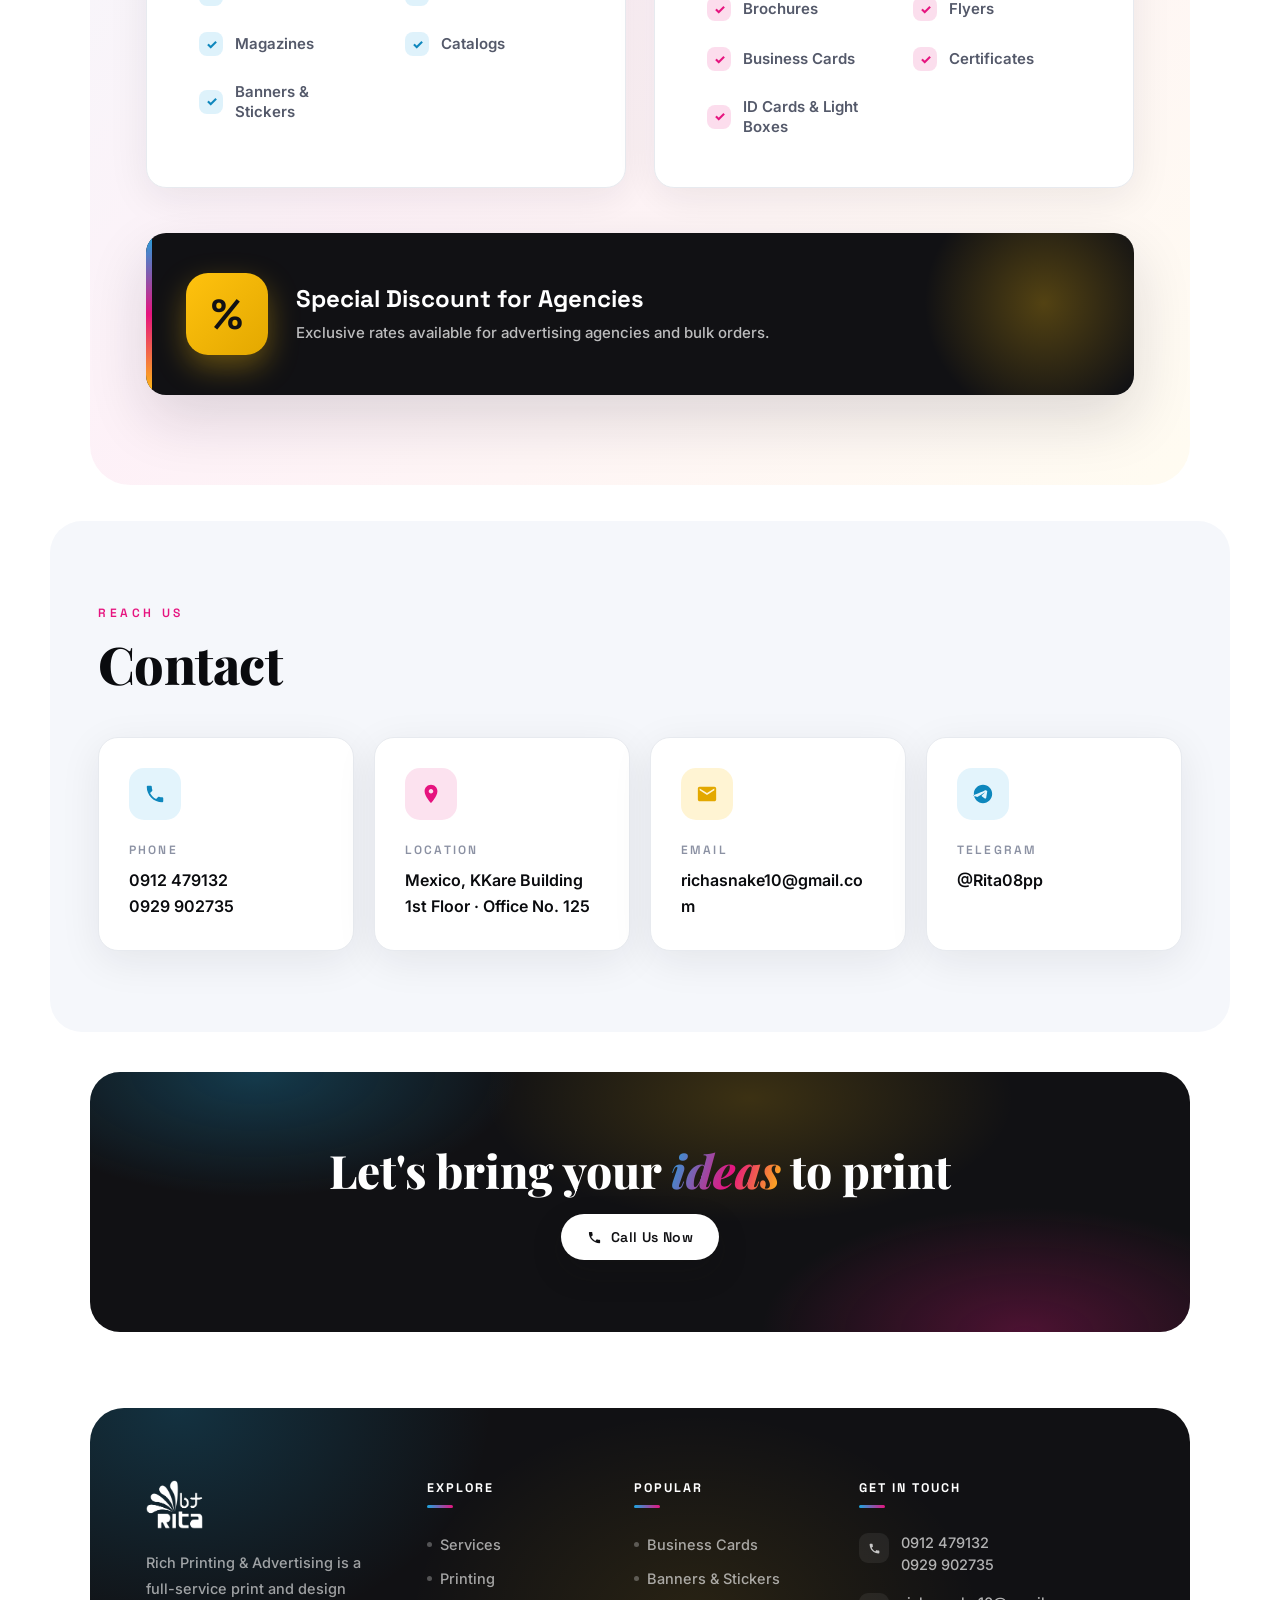
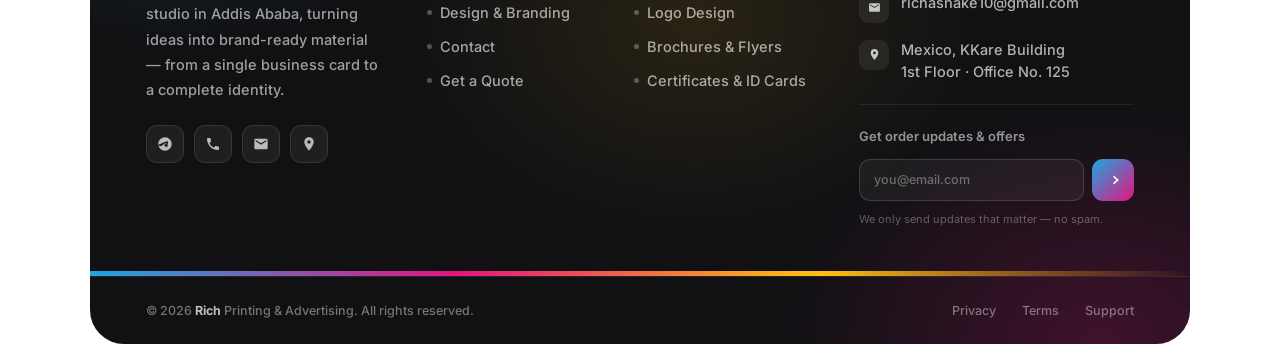
==== commit 3750d221: "update website" ====
--- a/index.html
+++ b/index.html
@@ -3,7 +3,7 @@
 <head>
 <meta charset="UTF-8">
 <meta name="viewport" content="width=device-width, initial-scale=1.0">
-<title>Rita Printing & Advertising</title>
+<title>Rich Printing & Advertising</title>
 <link rel="preconnect" href="https://fonts.googleapis.com">
 <link rel="preconnect" href="https://fonts.gstatic.com" crossorigin>
 <link href="https://fonts.googleapis.com/css2?family=Playfair+Display:ital,wght@0,600;0,800;0,900;1,700&family=Space+Grotesk:wght@400;500;600;700&family=Inter:wght@400;500;600;700;800&display=swap" rel="stylesheet">
@@ -678,30 +678,205 @@
 .cta-banner .btn-primary:hover{box-shadow:0 18px 40px rgba(255,255,255,0.25);}
 .cta-banner .hero-cta{justify-content:center;}
 
-/* ─── FOOTER ─── */
-.footer{
-  padding:clamp(28px,5vh,44px) clamp(20px,5vw,48px);
-  border-top:1px solid var(--border);
+/* ─── FULL FOOTER ─── */
+.site-footer{
+  position:relative;
+  margin:clamp(20px,4vh,36px) clamp(16px,4vw,40px) 0;
+  border-radius:clamp(22px,3.4vw,34px);
+  background:var(--key);
+  overflow:hidden;
+}
+.site-footer::before{
+  content:'';
+  position:absolute;
+  inset:0;
+  background:
+    radial-gradient(46% 70% at 8% 0%,rgba(27,166,224,0.22),transparent 62%),
+    radial-gradient(46% 70% at 92% 100%,rgba(230,20,127,0.22),transparent 62%),
+    radial-gradient(40% 60% at 55% 40%,rgba(255,194,14,0.10),transparent 65%);
+  pointer-events:none;
+}
+.footer-top{
+  position:relative;
+  display:grid;
+  grid-template-columns:1.3fr 0.9fr 1fr 1.1fr;
+  gap:clamp(28px,4vw,40px);
+  padding:clamp(44px,8vh,72px) clamp(24px,5vw,56px) clamp(28px,5vh,44px);
+}
+.footer-brand-logo{height:clamp(40px,7vw,52px);width:auto;display:block;margin-bottom:18px;filter:brightness(0) invert(1);}
+.footer-about{
+  font-size:clamp(12.5px,2.2vw,14.5px);
+  font-weight:500;
+  line-height:1.75;
+  color:rgba(255,255,255,0.6);
+  max-width:34ch;
+  margin-bottom:22px;
+}
+.footer-social{display:flex;gap:10px;}
+.footer-social a{
+  width:38px;height:38px;
+  border-radius:11px;
+  display:flex;align-items:center;justify-content:center;
+  background:rgba(255,255,255,0.06);
+  border:1px solid rgba(255,255,255,0.1);
+  transition:all .3s var(--ease);
+}
+.footer-social a svg{width:16px;height:16px;fill:rgba(255,255,255,0.7);transition:fill .3s var(--ease);}
+.footer-social a:hover{background:var(--magenta);border-color:var(--magenta);transform:translateY(-3px);}
+.footer-social a:hover svg{fill:#fff;}
+
+.footer-heading{
+  font-family:'Space Grotesk',sans-serif;
+  font-size:clamp(11px,2vw,12.5px);
+  font-weight:700;
+  letter-spacing:0.16em;
+  text-transform:uppercase;
+  color:#fff;
+  margin-bottom:clamp(18px,3vh,24px);
+  position:relative;
+  padding-bottom:12px;
+}
+.footer-heading::after{
+  content:'';
+  position:absolute;
+  left:0;bottom:0;
+  width:26px;height:3px;
+  border-radius:3px;
+  background:linear-gradient(90deg,var(--cyan),var(--magenta));
+}
+.footer-links{list-style:none;display:flex;flex-direction:column;gap:13px;}
+.footer-links a{
+  font-size:clamp(12.5px,2.3vw,14.5px);
+  font-weight:500;
+  color:rgba(255,255,255,0.62);
+  text-decoration:none;
+  display:inline-flex;
+  align-items:center;
+  gap:8px;
+  transition:color .3s var(--ease),transform .3s var(--ease);
+}
+.footer-links a::before{
+  content:'';
+  width:5px;height:5px;
+  border-radius:50%;
+  background:rgba(255,255,255,0.28);
+  flex-shrink:0;
+  transition:background .3s var(--ease);
+}
+.footer-links a:hover{color:#fff;transform:translateX(3px);}
+.footer-links a:hover::before{background:var(--yellow);}
+
+.footer-contact-list{list-style:none;display:flex;flex-direction:column;gap:16px;}
+.footer-contact-list li{display:flex;gap:12px;align-items:flex-start;}
+.footer-contact-list .fc-ico{
+  width:30px;height:30px;
+  border-radius:9px;
+  background:rgba(255,255,255,0.07);
+  display:flex;align-items:center;justify-content:center;
+  flex-shrink:0;margin-top:1px;
+}
+.footer-contact-list .fc-ico svg{width:13px;height:13px;fill:rgba(255,255,255,0.75);}
+.footer-contact-list a,
+.footer-contact-list span{
+  font-size:clamp(12.5px,2.3vw,14.5px);
+  font-weight:500;
+  color:rgba(255,255,255,0.68);
+  text-decoration:none;
+  line-height:1.5;
+  transition:color .3s var(--ease);
+}
+.footer-contact-list a:hover{color:#fff;}
+
+.footer-newsletter{
+  margin-top:22px;
+  padding-top:22px;
+  border-top:1px solid rgba(255,255,255,0.08);
+}
+.footer-newsletter-label{
+  font-size:clamp(11.5px,2.1vw,13px);
+  font-weight:600;
+  color:rgba(255,255,255,0.55);
+  margin-bottom:12px;
+  line-height:1.5;
+}
+.footer-newsletter-form{display:flex;gap:8px;}
+.footer-newsletter-form input{
+  flex:1;
+  min-width:0;
+  padding:11px 14px;
+  border-radius:11px;
+  border:1px solid rgba(255,255,255,0.14);
+  background:rgba(255,255,255,0.05);
+  color:#fff;
+  font-family:'Inter',sans-serif;
+  font-size:12.5px;
+  font-weight:500;
+  outline:none;
+  transition:border-color .3s var(--ease);
+}
+.footer-newsletter-form input::placeholder{color:rgba(255,255,255,0.35);}
+.footer-newsletter-form input:focus{border-color:var(--cyan);}
+.footer-newsletter-form button{
+  flex-shrink:0;
+  width:42px;height:42px;
+  border-radius:11px;
+  border:none;
+  background:linear-gradient(135deg,var(--cyan),var(--magenta));
+  display:flex;align-items:center;justify-content:center;
+  cursor:pointer;
+  transition:transform .3s var(--ease);
+}
+.footer-newsletter-form button:hover{transform:scale(1.06);}
+.footer-newsletter-form button svg{width:16px;height:16px;fill:#fff;}
+.footer-note{
+  font-size:11px;
+  color:rgba(255,255,255,0.32);
+  margin-top:10px;
+  line-height:1.5;
+}
+
+.footer-strip{
+  height:5px;
+  background:var(--cmyk);
+}
+.footer-bottom{
+  position:relative;
   display:flex;
   align-items:center;
   justify-content:space-between;
-  gap:18px;
   flex-wrap:wrap;
-}
-.footer-logo{height:clamp(40px,8vw,56px);width:auto;}
-.footer-words{
-  font-family:'Space Grotesk',sans-serif;
-  font-size:clamp(12px,2.2vw,15px);
-  font-weight:600;
-  color:var(--text-dim);
-  text-align:right;
-}
-.footer-sub{
-  font-size:clamp(10px,2vw,12px);
+  gap:14px;
+  padding:clamp(20px,3.4vh,26px) clamp(24px,5vw,56px);
+  border-top:1px solid rgba(255,255,255,0.08);
+}
+.footer-copy{
+  font-size:clamp(11px,2vw,12.5px);
   font-weight:500;
-  color:var(--text-muted);
-  margin-top:2px;
-}
+  color:rgba(255,255,255,0.42);
+}
+.footer-copy strong{color:rgba(255,255,255,0.72);font-weight:700;}
+.footer-legal{
+  display:flex;
+  gap:clamp(16px,3vw,26px);
+  flex-wrap:wrap;
+}
+.footer-legal a{
+  font-size:clamp(11px,2vw,12.5px);
+  font-weight:500;
+  color:rgba(255,255,255,0.42);
+  text-decoration:none;
+  transition:color .3s var(--ease);
+}
+.footer-legal a:hover{color:#fff;}
+.footer-made{
+  font-size:11px;
+  font-weight:500;
+  color:rgba(255,255,255,0.32);
+  display:flex;
+  align-items:center;
+  gap:6px;
+}
+.footer-made .dot{width:5px;height:5px;border-radius:50%;background:var(--magenta);}
 
 /* ─── LANG VISIBILITY ─── */
 body.lang-am .en-text{display:none;}
@@ -718,6 +893,9 @@
 }
 .reveal.in{opacity:1;transform:none;}
 
+@media(max-width:980px){
+  .footer-top{grid-template-columns:1fr 1fr;}
+}
 @media(max-width:860px){
   .hero{grid-template-columns:1fr;}
   .hero-art{order:-1;}
@@ -729,8 +907,8 @@
   .slist{grid-template-columns:1fr;}
   .contact-grid{grid-template-columns:1fr;}
   .promo-box{flex-direction:column;text-align:center;align-items:center;}
-  .footer{flex-direction:column;align-items:flex-start;}
-  .footer-words{text-align:left;}
+  .footer-top{grid-template-columns:1fr;}
+  .footer-bottom{flex-direction:column;align-items:flex-start;}
 }
 @media(prefers-reduced-motion:reduce){
   .reveal{opacity:1;transform:none;transition:none;}
@@ -745,7 +923,7 @@
 
   <!-- NAV -->
   <nav class="nav">
-    <img class="nav-logo" src="logo.png" alt="Rita Printing & Advertising">
+    <img class="nav-logo" src="logo.png" alt="Rich Printing & Advertising">
     <div class="lang-toggle">
       <button class="lang-btn active" onclick="setLang('en')">English</button>
       <button class="lang-btn" onclick="setLang('am')">አማርኛ</button>
@@ -795,7 +973,7 @@
 
     <div class="hero-art reveal">
       <div class="hero-art-card">
-        <img src="logo.png" alt="Rita logo">
+        <img src="logo.png" alt="Rich logo">
         <div class="hero-art-bar"></div>
       </div>
     </div>
@@ -948,17 +1126,105 @@
     </div>
   </section>
 
-  <!-- FOOTER -->
-  <footer class="footer">
-    <img class="footer-logo" src="logo.png" alt="Rita logo">
-    <div>
-      <div class="footer-words en-text">Thank you for visiting</div>
-      <div class="footer-words am-text">ስለመጡ እናመሰግናለን!</div>
-      <div class="footer-sub">RITA · Printing &amp; Advertising</div>
+  <!-- FULL FOOTER -->
+  <footer class="site-footer">
+    <div class="footer-top">
+
+      <!-- Brand column -->
+      <div class="reveal">
+        <img class="footer-brand-logo" src="logo.png" alt="Rich Printing & Advertising">
+        <p class="footer-about en-text">Rich Printing &amp; Advertising is a full-service print and design studio in Addis Ababa, turning ideas into brand-ready material — from a single business card to a complete identity.</p>
+        <p class="footer-about am-text">ሪች ማተሚያ &amp; ማስታወቂያ በአዲስ አበባ የሚገኝ ሙሉ አገልግሎት ሰጪ የህትመትና ዲዛይን ስቱዲዮ ነው — ከአንድ ቢዝነስ ካርድ እስከ ሙሉ ብራንድ ማንነት ሀሳብዎን እናደራጃለን።</p>
+        <div class="footer-social">
+          <a href="https://t.me/Rita08pp" target="_blank" rel="noopener noreferrer" aria-label="Telegram">
+            <svg viewBox="0 0 24 24"><path d="M12 2C6.48 2 2 6.48 2 12s4.48 10 10 10 10-4.48 10-10S17.52 2 12 2zm4.64 6.8c-.15 1.58-.8 5.42-1.13 7.19-.14.75-.42 1-.68 1.02-.58.05-1.02-.38-1.58-.75-.88-.58-1.38-.94-2.23-1.5-.99-.65-.35-1.01.22-1.59.15-.15 2.71-2.48 2.76-2.69.01-.03.02-.14-.07-.2-.09-.06-.22-.04-.31-.02-.13.02-2.28 1.45-6.44 4.27-.61.42-1.16.62-1.66.61-.55-.01-1.6-.31-2.38-.57-.96-.3-1.72-.46-1.65-.97.04-.27.49-.55 1.35-.84 5.3-2.22 8.83-3.68 10.56-4.41.5-.21.95-.32 1.34-.32.29 0 .58.04.86.13z"/></svg>
+          </a>
+          <a href="tel:+251912479132" aria-label="Phone">
+            <svg viewBox="0 0 24 24"><path d="M6.6 10.8c1.4 2.8 3.8 5.1 6.6 6.6l2.2-2.2c.3-.3.7-.4 1-.2 1.1.4 2.3.6 3.6.6.6 0 1 .4 1 1V20c0 .6-.4 1-1 1-9.4 0-17-7.6-17-17 0-.6.4-1 1-1h3.5c.6 0 1 .4 1 1 0 1.3.2 2.5.6 3.6.1.3 0 .7-.2 1L6.6 10.8z"/></svg>
+          </a>
+          <a href="mailto:richasnake10@gmail.com" aria-label="Email">
+            <svg viewBox="0 0 24 24"><path d="M20 4H4c-1.1 0-2 .9-2 2v12c0 1.1.9 2 2 2h16c1.1 0 2-.9 2-2V6c0-1.1-.9-2-2-2zm0 4l-8 5-8-5V6l8 5 8-5v2z"/></svg>
+          </a>
+          <a href="https://www.google.com/maps/place/KKare+Building+%7C+Mexico+%7C+%E1%8A%AC%E1%8A%AC%E1%88%AD+%E1%88%85%E1%8A%95%E1%8D%83+%7C+%E1%88%9C%E1%8A%AD%E1%88%B2%E1%8A%AE" target="_blank" rel="noopener noreferrer" aria-label="Location">
+            <svg viewBox="0 0 24 24"><path d="M12 2C8.13 2 5 5.13 5 9c0 5.25 7 13 7 13s7-7.75 7-13c0-3.87-3.13-7-7-7zm0 9.5c-1.38 0-2.5-1.12-2.5-2.5s1.12-2.5 2.5-2.5 2.5 1.12 2.5 2.5-1.12 2.5-2.5 2.5z"/></svg>
+          </a>
+        </div>
+      </div>
+
+      <!-- Quick links -->
+      <div class="reveal">
+        <div class="footer-heading en-text">Explore</div>
+        <div class="footer-heading am-text">ገፆች</div>
+        <ul class="footer-links">
+          <li><a href="#services"><span class="en-text">Services</span><span class="am-text">አገልግሎቶች</span></a></li>
+          <li><a href="#services"><span class="en-text">Printing</span><span class="am-text">ህትመት</span></a></li>
+          <li><a href="#services"><span class="en-text">Design &amp; Branding</span><span class="am-text">ዲዛይን &amp; ብራንዲንግ</span></a></li>
+          <li><a href="#contact"><span class="en-text">Contact</span><span class="am-text">ያግኙን</span></a></li>
+          <li><a href="tel:+251912479132"><span class="en-text">Get a Quote</span><span class="am-text">ዋጋ ይጠይቁ</span></a></li>
+        </ul>
+      </div>
+
+      <!-- Popular services -->
+      <div class="reveal">
+        <div class="footer-heading en-text">Popular</div>
+        <div class="footer-heading am-text">ተወዳጅ</div>
+        <ul class="footer-links">
+          <li><a href="#services"><span class="en-text">Business Cards</span><span class="am-text">ቢዝነስ ካርድ</span></a></li>
+          <li><a href="#services"><span class="en-text">Banners &amp; Stickers</span><span class="am-text">ባነር &amp; ስቲከር</span></a></li>
+          <li><a href="#services"><span class="en-text">Logo Design</span><span class="am-text">ሎጎ ዲዛይን</span></a></li>
+          <li><a href="#services"><span class="en-text">Brochures &amp; Flyers</span><span class="am-text">ብሮሸር &amp; ፍላየር</span></a></li>
+          <li><a href="#services"><span class="en-text">Certificates &amp; ID Cards</span><span class="am-text">ሰርተፍኬት &amp; መታወቂያ</span></a></li>
+        </ul>
+      </div>
+
+      <!-- Contact + newsletter -->
+      <div class="reveal">
+        <div class="footer-heading en-text">Get In Touch</div>
+        <div class="footer-heading am-text">አድራሻ</div>
+        <ul class="footer-contact-list">
+          <li>
+            <span class="fc-ico"><svg viewBox="0 0 24 24"><path d="M6.6 10.8c1.4 2.8 3.8 5.1 6.6 6.6l2.2-2.2c.3-.3.7-.4 1-.2 1.1.4 2.3.6 3.6.6.6 0 1 .4 1 1V20c0 .6-.4 1-1 1-9.4 0-17-7.6-17-17 0-.6.4-1 1-1h3.5c.6 0 1 .4 1 1 0 1.3.2 2.5.6 3.6.1.3 0 .7-.2 1L6.6 10.8z"/></svg></span>
+            <span><a href="tel:+251912479132">0912 479132</a><br><a href="tel:+251929902735">0929 902735</a></span>
+          </li>
+          <li>
+            <span class="fc-ico"><svg viewBox="0 0 24 24"><path d="M20 4H4c-1.1 0-2 .9-2 2v12c0 1.1.9 2 2 2h16c1.1 0 2-.9 2-2V6c0-1.1-.9-2-2-2zm0 4l-8 5-8-5V6l8 5 8-5v2z"/></svg></span>
+            <a href="mailto:richasnake10@gmail.com">richasnake10@gmail.com</a>
+          </li>
+          <li>
+            <span class="fc-ico"><svg viewBox="0 0 24 24"><path d="M12 2C8.13 2 5 5.13 5 9c0 5.25 7 13 7 13s7-7.75 7-13c0-3.87-3.13-7-7-7zm0 9.5c-1.38 0-2.5-1.12-2.5-2.5s1.12-2.5 2.5-2.5 2.5 1.12 2.5 2.5-1.12 2.5-2.5 2.5z"/></svg></span>
+            <span class="en-text">Mexico, KKare Building<br>1st Floor · Office No. 125</span>
+            <span class="am-text">ሜክሲኮ፣ ኬኬር ህንፃ<br>1ኛ ፎቅ · ቢሮ ቁጥር 125</span>
+          </li>
+        </ul>
+
+        <div class="footer-newsletter">
+          <div class="footer-newsletter-label en-text">Get order updates &amp; offers</div>
+          <div class="footer-newsletter-label am-text">የትዕዛዝ ማሻሻያ &amp; ቅናሾችን ይቀበሉ</div>
+          <form class="footer-newsletter-form" onsubmit="return false;">
+            <input type="email" placeholder="you@email.com" aria-label="Email address">
+            <button type="submit" aria-label="Subscribe">
+              <svg viewBox="0 0 24 24"><path d="M5 12h12l-5-5 1.4-1.4L21 12l-7.6 6.4L12 17l5-5H5z"/></svg>
+            </button>
+          </form>
+          <div class="footer-note en-text">We only send updates that matter — no spam.</div>
+          <div class="footer-note am-text">አስፈላጊ መረጃ ብቻ እንልካለን — ስፓም የለም።</div>
+        </div>
+      </div>
+
+    </div>
+
+    <div class="footer-strip"></div>
+
+    <div class="footer-bottom">
+      <div class="footer-copy en-text">&copy; <span id="year-en"></span> <strong>Rich</strong> Printing &amp; Advertising. All rights reserved.</div>
+      <div class="footer-copy am-text">&copy; <span id="year-am"></span> <strong>ሪች</strong> ማተሚያ &amp; ማስታወቂያ። ሁሉም መብቶች የተጠበቁ ናቸው።</div>
+      <div class="footer-legal">
+        <a href="#"><span class="en-text">Privacy</span><span class="am-text">ግላዊነት</span></a>
+        <a href="#"><span class="en-text">Terms</span><span class="am-text">ውሎች</span></a>
+        <a href="#contact"><span class="en-text">Support</span><span class="am-text">ድጋፍ</span></a>
+      </div>
     </div>
   </footer>
-
-  <hr class="cmyk-rule">
 
 </div>
 
@@ -983,6 +1249,12 @@
   var pct=(h.scrollTop)/(h.scrollHeight-h.clientHeight)*100;
   prog.style.width=pct+'%';
 });
+
+var yr=new Date().getFullYear();
+var yrEn=document.getElementById('year-en');
+var yrAm=document.getElementById('year-am');
+if(yrEn) yrEn.textContent=yr;
+if(yrAm) yrAm.textContent=yr;
 </script>
 </body>
-</html>
+</html>
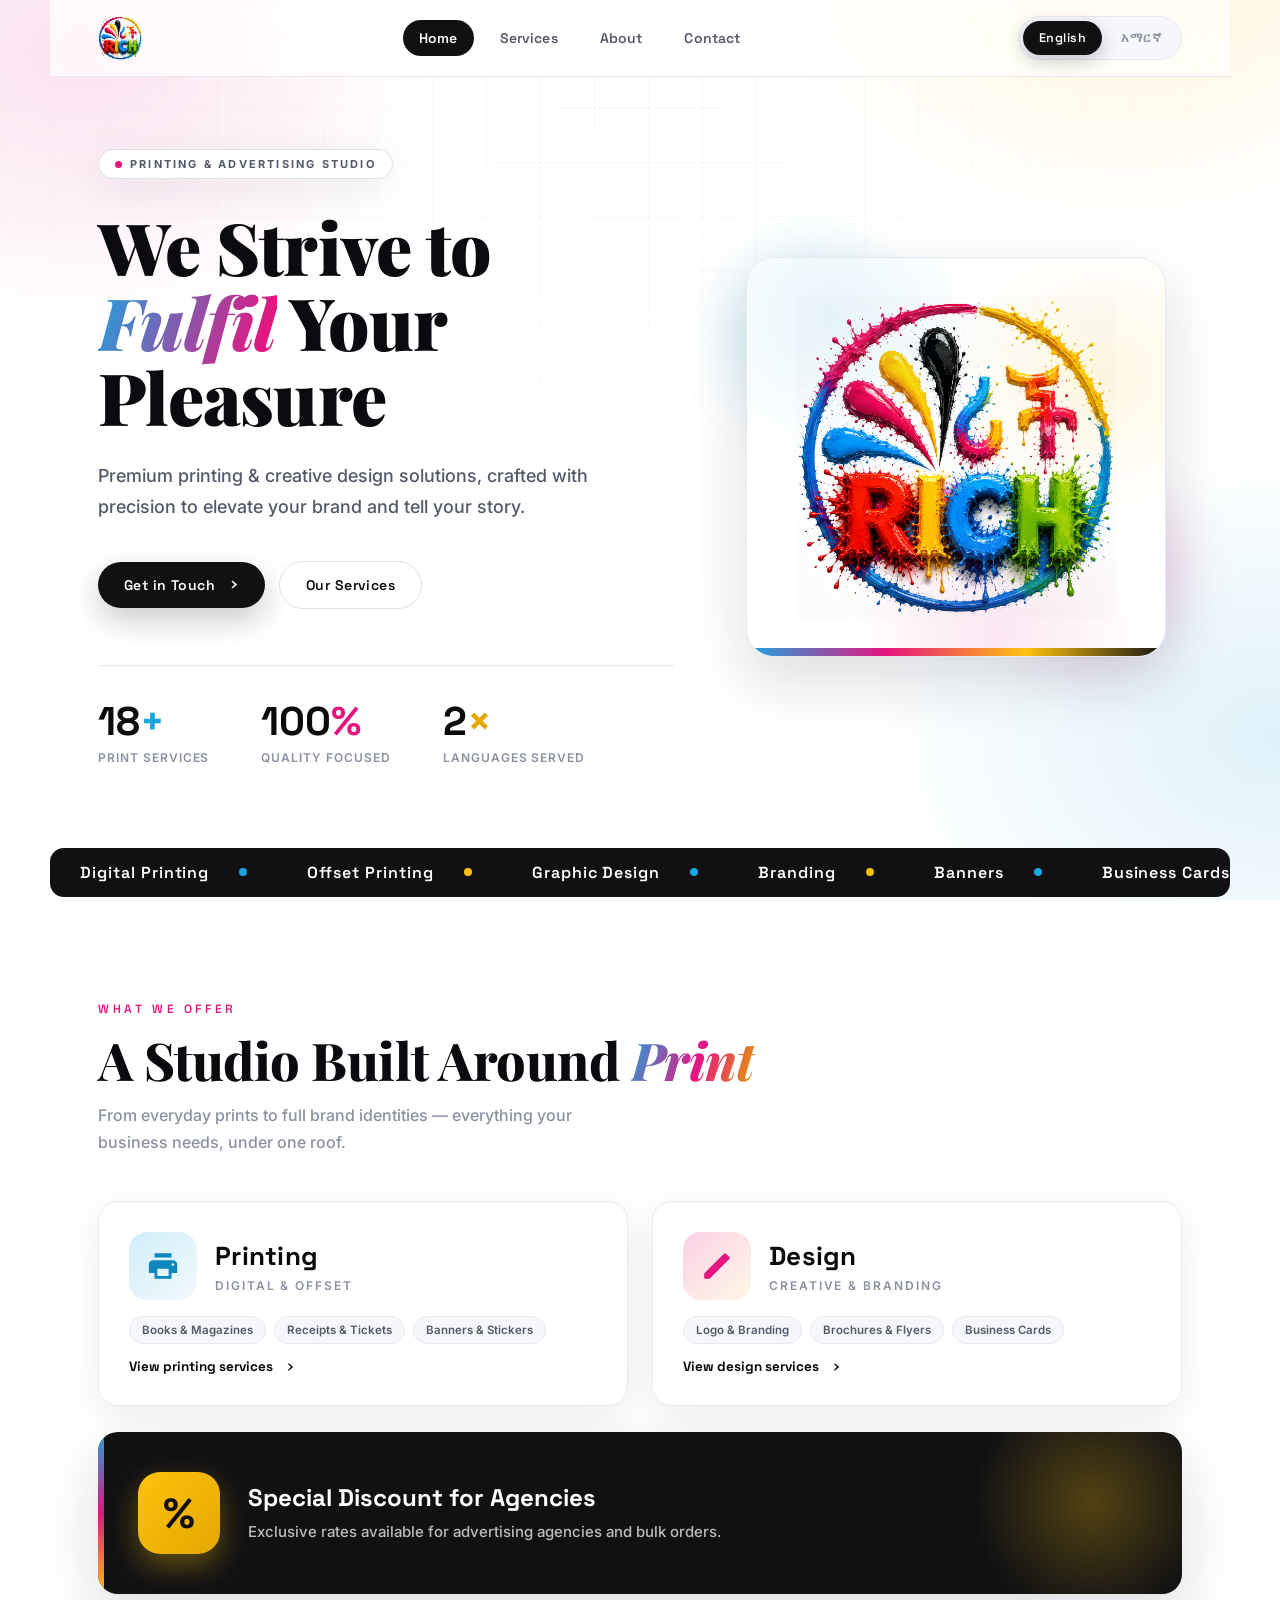
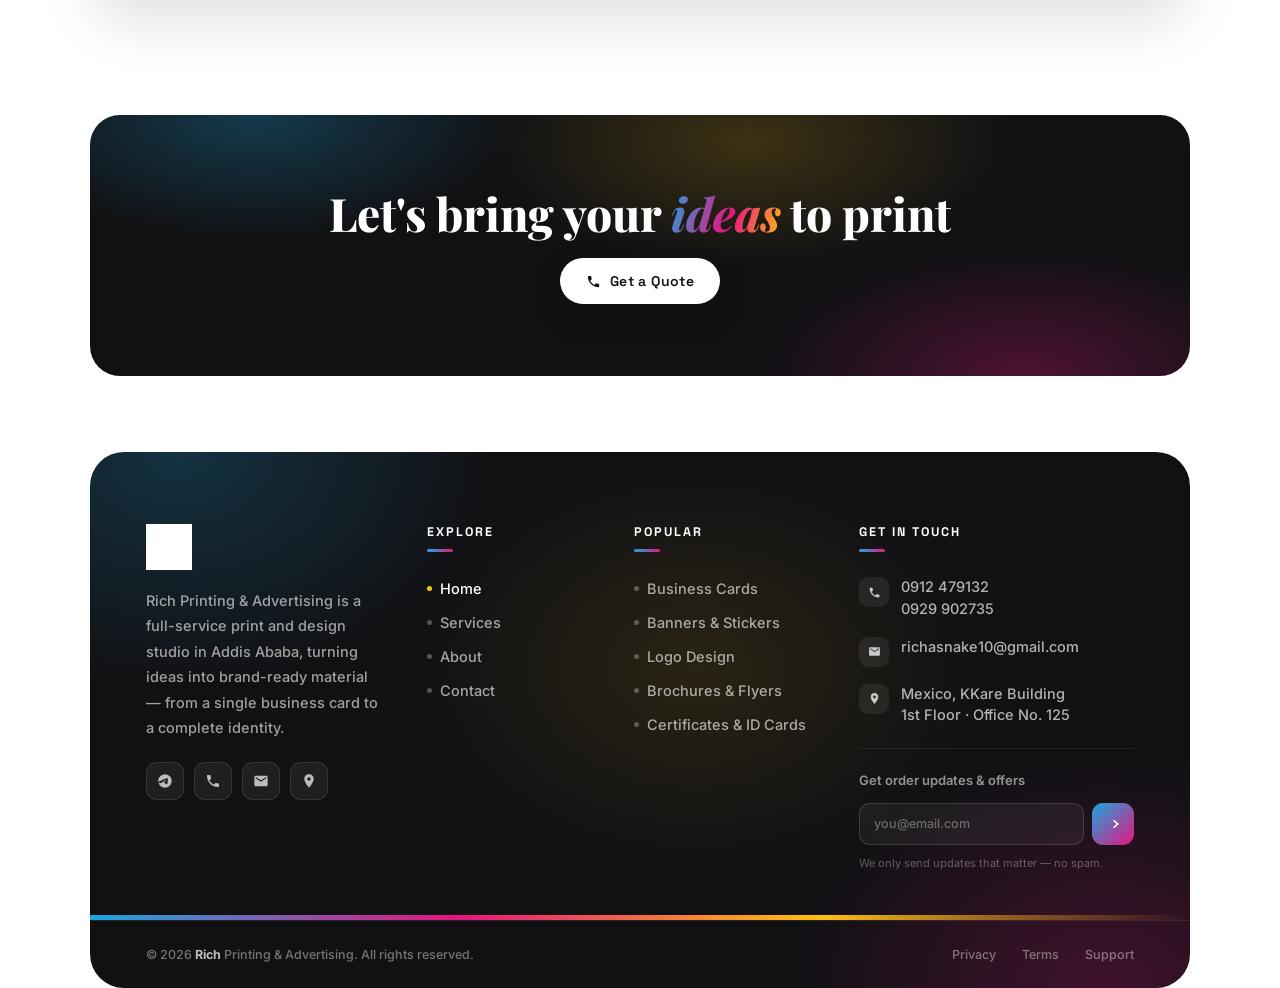
==== commit 78a59be5: "update website" ====
--- a/index.html
+++ b/index.html
@@ -3,1136 +3,199 @@
 <head>
 <meta charset="UTF-8">
 <meta name="viewport" content="width=device-width, initial-scale=1.0">
-<title>Rich Printing & Advertising</title>
+<title>Rich Printing &amp; Advertising | Premium Printing &amp; Design Studio in Addis Ababa</title>
+<meta name="description" content="Rich Printing & Advertising is a premium printing and creative design studio in Addis Ababa — offset & digital printing, branding, packaging and more, crafted with precision.">
+<link rel="icon" type="image/png" href="images/logo.png">
+<link rel="canonical" href="index.html">
 <link rel="preconnect" href="https://fonts.googleapis.com">
 <link rel="preconnect" href="https://fonts.gstatic.com" crossorigin>
 <link href="https://fonts.googleapis.com/css2?family=Playfair+Display:ital,wght@0,600;0,800;0,900;1,700&family=Space+Grotesk:wght@400;500;600;700&family=Inter:wght@400;500;600;700;800&display=swap" rel="stylesheet">
-
-<style>
-*,*::before,*::after{margin:0;padding:0;box-sizing:border-box;}
-
-:root{
-  /* logo CMYK palette */
-  --cyan:#1ba6e0;
-  --cyan-deep:#0e87bd;
-  --magenta:#e6147f;
-  --magenta-deep:#c10f6a;
-  --yellow:#ffc20e;
-  --yellow-deep:#e3a800;
-  --key:#111114;
-
-  --bg:#ffffff;
-  --bg-soft:#f5f7fb;
-  --bg-tint:#fbfcfe;
-  --surface:#ffffff;
-  --border:#e7eaef;
-  --border-strong:#dde1e8;
-
-  --text:#16181d;
-  --text-b:#0a0b0e;
-  --text-dim:#54596a;
-  --text-muted:#8b91a3;
-
-  --radius:20px;
-  --radius-sm:12px;
-  --ease:cubic-bezier(.16,1,.3,1);
-  --shadow:0 10px 40px rgba(20,24,40,0.08);
-  --shadow-lg:0 24px 60px rgba(20,24,40,0.14);
-  --cmyk:linear-gradient(90deg,var(--cyan),var(--magenta),var(--yellow),var(--key));
-}
-
-html{font-size:clamp(15px,1.1vw,18px);scroll-behavior:smooth;}
-
-body{
-  font-family:'Inter',sans-serif;
-  background:var(--bg);
-  color:var(--text);
-  min-height:100vh;
-  overflow-x:hidden;
-  -webkit-font-smoothing:antialiased;
-}
-
-/* scroll progress */
-.progress{
-  position:fixed;
-  top:0;left:0;
-  height:3px;width:0%;
-  z-index:200;
-  background:var(--cmyk);
-  background-size:200% 100%;
-  transition:width .1s linear;
-}
-
-/* soft CMYK aura backdrop */
-.bg-fx{
-  position:fixed;
-  inset:0;
-  z-index:0;
-  pointer-events:none;
-  background:
-    radial-gradient(42% 48% at 88% -8%, rgba(255,194,14,0.18), transparent 70%),
-    radial-gradient(40% 44% at 6% 6%, rgba(230,20,127,0.12), transparent 70%),
-    radial-gradient(46% 46% at 100% 82%, rgba(27,166,224,0.14), transparent 70%),
-    var(--bg);
-}
-.bg-fx::after{
-  content:'';
-  position:absolute;
-  inset:0;
-  background-image:
-    linear-gradient(rgba(20,24,40,0.035) 1px,transparent 1px),
-    linear-gradient(90deg,rgba(20,24,40,0.035) 1px,transparent 1px);
-  background-size:54px 54px;
-  mask-image:radial-gradient(circle at 50% 0%,#000 0%,transparent 72%);
-}
-
-.page{
-  position:relative;
-  z-index:1;
-  width:100%;
-  max-width:1180px;
-  margin:0 auto;
-  display:flex;
-  flex-direction:column;
-}
-
-.cmyk-rule{height:3px;border:none;border-radius:3px;background:var(--cmyk);}
-
-/* ─── NAV ─── */
-.nav{
-  position:sticky;
-  top:0;
-  z-index:100;
-  display:flex;
-  align-items:center;
-  justify-content:space-between;
-  gap:16px;
-  padding:12px clamp(18px,5vw,48px);
-  background:rgba(255,255,255,0.72);
-  backdrop-filter:blur(20px) saturate(160%);
-  -webkit-backdrop-filter:blur(20px) saturate(160%);
-  border-bottom:1px solid var(--border);
-}
-.nav-logo{height:clamp(38px,7vw,52px);width:auto;display:block;}
-
-.lang-toggle{
-  display:flex;
-  background:var(--bg-soft);
-  border:1px solid var(--border);
-  border-radius:40px;
-  padding:4px;
-  gap:3px;
-}
-.lang-btn{
-  padding:8px 18px;
-  border-radius:30px;
-  border:none;
-  background:transparent;
-  font-family:'Space Grotesk',sans-serif;
-  font-size:clamp(11px,2vw,13px);
-  font-weight:600;
-  letter-spacing:0.04em;
-  color:var(--text-muted);
-  cursor:pointer;
-  transition:all .35s var(--ease);
-  min-height:34px;
-}
-.lang-btn:hover{color:var(--text);}
-.lang-btn.active{
-  background:var(--key);
-  color:#fff;
-  box-shadow:0 6px 18px rgba(17,17,20,0.22);
-}
-
-/* ─── HERO ─── */
-.hero{
-  position:relative;
-  padding:clamp(48px,10vh,100px) clamp(20px,5vw,48px) clamp(40px,8vh,76px);
-  display:grid;
-  grid-template-columns:1.12fr 0.88fr;
-  align-items:center;
-  gap:clamp(28px,5vw,56px);
-  overflow:hidden;
-}
-.hero-badge{
-  display:inline-flex;
-  align-items:center;
-  gap:8px;
-  padding:7px 16px;
-  border:1px solid var(--border-strong);
-  border-radius:40px;
-  background:#fff;
-  box-shadow:var(--shadow);
-  font-size:clamp(9px,1.8vw,11px);
-  font-weight:700;
-  letter-spacing:0.2em;
-  text-transform:uppercase;
-  color:var(--text-dim);
-  margin-bottom:clamp(20px,4vh,30px);
-}
-.hero-badge .pulse{
-  width:7px;height:7px;border-radius:50%;
-  background:var(--magenta);
-  box-shadow:0 0 0 0 rgba(230,20,127,0.5);
-  animation:pulse 2.2s infinite;
-}
-@keyframes pulse{
-  0%{box-shadow:0 0 0 0 rgba(230,20,127,0.45);}
-  70%{box-shadow:0 0 0 9px rgba(230,20,127,0);}
-  100%{box-shadow:0 0 0 0 rgba(230,20,127,0);}
-}
-.hero-tagline{
-  font-family:'Playfair Display',serif;
-  font-size:clamp(40px,7.4vw,76px);
-  font-weight:900;
-  line-height:1.03;
-  letter-spacing:-0.01em;
-  color:var(--text-b);
-  margin-bottom:clamp(18px,3vh,26px);
-  max-width:14ch;
-}
-.hero-tagline em{
-  font-style:italic;
-  background:linear-gradient(110deg,var(--cyan),var(--magenta) 45%,var(--yellow-deep) 90%);
-  background-size:220% 100%;
-  -webkit-background-clip:text;
-  background-clip:text;
-  -webkit-text-fill-color:transparent;
-  animation:hue 6s ease-in-out infinite;
-}
-@keyframes hue{0%,100%{background-position:0% 50%;}50%{background-position:100% 50%;}}
-.hero-desc{
-  font-size:clamp(14px,2.6vw,18px);
-  font-weight:500;
-  color:var(--text-dim);
-  line-height:1.75;
-  max-width:46ch;
-  margin-bottom:clamp(26px,5vh,38px);
-}
-.hero-cta{
-  display:flex;
-  flex-wrap:wrap;
-  gap:14px;
-  align-items:center;
-}
-.btn{
-  display:inline-flex;
-  align-items:center;
-  gap:9px;
-  padding:14px 26px;
-  border-radius:40px;
-  font-family:'Space Grotesk',sans-serif;
-  font-size:clamp(12px,2.2vw,14px);
-  font-weight:600;
-  letter-spacing:0.03em;
-  text-decoration:none;
-  cursor:pointer;
-  transition:transform .35s var(--ease),box-shadow .35s var(--ease),background .35s var(--ease);
-}
-.btn-primary{
-  background:var(--key);
-  color:#fff;
-  box-shadow:0 12px 30px rgba(17,17,20,0.22);
-}
-.btn-primary:hover{transform:translateY(-3px);box-shadow:0 18px 40px rgba(17,17,20,0.3);}
-.btn-ghost{
-  border:1px solid var(--border-strong);
-  color:var(--text-b);
-  background:#fff;
-}
-.btn-ghost:hover{border-color:var(--magenta);color:var(--magenta);transform:translateY(-3px);}
-
-.hero-stats{
-  display:flex;
-  flex-wrap:wrap;
-  gap:clamp(24px,5vw,52px);
-  margin-top:clamp(36px,7vh,56px);
-  padding-top:clamp(24px,5vh,36px);
-  border-top:1px solid var(--border);
-}
-.stat-num{
-  font-family:'Space Grotesk',sans-serif;
-  font-size:clamp(26px,5vw,40px);
-  font-weight:700;
-  color:var(--text-b);
-  line-height:1;
-}
-.stat-num .c{color:var(--cyan);}
-.stat-num .m{color:var(--magenta);}
-.stat-num .y{color:var(--yellow-deep);}
-.stat-label{
-  font-size:clamp(10px,2vw,12px);
-  font-weight:600;
-  letter-spacing:0.08em;
-  text-transform:uppercase;
-  color:var(--text-muted);
-  margin-top:8px;
-}
-
-/* hero logo panel */
-.hero-art{
-  position:relative;
-  display:flex;
-  align-items:center;
-  justify-content:center;
-}
-.hero-art::before,
-.hero-art::after{
-  content:'';
-  position:absolute;
-  border-radius:50%;
-  filter:blur(36px);
-  z-index:0;
-  animation:float 9s ease-in-out infinite;
-}
-.hero-art::before{
-  width:180px;height:180px;
-  top:-10px;left:-6px;
-  background:radial-gradient(circle,rgba(27,166,224,0.55),transparent 70%);
-}
-.hero-art::after{
-  width:200px;height:200px;
-  bottom:-14px;right:-10px;
-  background:radial-gradient(circle,rgba(230,20,127,0.45),transparent 70%);
-  animation-delay:-4.5s;
-}
-@keyframes float{0%,100%{transform:translateY(0);}50%{transform:translateY(-22px);}}
-.hero-art-card{
-  position:relative;
-  z-index:1;
-  width:100%;
-  max-width:420px;
-  aspect-ratio:1.05/1;
-  border-radius:28px;
-  background:#fff;
-  border:1px solid var(--border);
-  box-shadow:var(--shadow-lg);
-  display:flex;
-  align-items:center;
-  justify-content:center;
-  padding:clamp(28px,5vw,48px);
-  overflow:hidden;
-}
-.hero-art-card::before{
-  content:'';
-  position:absolute;
-  inset:0;
-  background:
-    radial-gradient(60% 60% at 20% 15%,rgba(27,166,224,0.10),transparent 60%),
-    radial-gradient(60% 60% at 85% 30%,rgba(255,194,14,0.12),transparent 60%),
-    radial-gradient(60% 60% at 60% 95%,rgba(230,20,127,0.10),transparent 60%);
-}
-.hero-art-card img{position:relative;width:100%;height:auto;}
-.hero-art-bar{
-  position:absolute;
-  left:0;right:0;bottom:0;
-  height:8px;
-  background:var(--cmyk);
-}
-
-/* ─── MARQUEE ─── */
-.marquee{
-  position:relative;
-  overflow:hidden;
-  background:var(--key);
-  padding:14px 0;
-  margin:clamp(8px,2vw,20px) 0;
-  border-radius:14px;
-}
-.marquee-track{
-  display:flex;
-  width:max-content;
-  animation:scroll 28s linear infinite;
-}
-.marquee:hover .marquee-track{animation-play-state:paused;}
-.marquee-track span{
-  font-family:'Space Grotesk',sans-serif;
-  font-size:clamp(13px,2.4vw,16px);
-  font-weight:600;
-  letter-spacing:0.06em;
-  color:#fff;
-  padding:0 clamp(18px,3vw,30px);
-  display:inline-flex;
-  align-items:center;
-  gap:clamp(18px,3vw,30px);
-}
-.marquee-track span::after{
-  content:'';
-  width:8px;height:8px;border-radius:50%;
-}
-.marquee-track span:nth-child(4n+1)::after{background:var(--cyan);}
-.marquee-track span:nth-child(4n+2)::after{background:var(--magenta);}
-.marquee-track span:nth-child(4n+3)::after{background:var(--yellow);}
-.marquee-track span:nth-child(4n)::after{background:#fff;}
-@keyframes scroll{from{transform:translateX(0);}to{transform:translateX(-50%);}}
-
-/* ─── SECTION ─── */
-.section{
-  padding:clamp(44px,9vh,90px) clamp(20px,5vw,48px);
-}
-.section.alt{background:var(--bg-soft);border-radius:clamp(20px,3vw,32px);}
-#services{
-  position:relative;
-  background:linear-gradient(135deg,rgba(27,166,224,0.06) 0%,rgba(230,20,127,0.06) 50%,rgba(255,194,14,0.06) 100%);
-  border-radius:clamp(24px,4vw,40px);
-  margin:clamp(20px,4vh,40px) clamp(16px,4vw,40px);
-  padding:clamp(52px,10vh,100px) clamp(24px,5vw,56px)!important;
-  overflow:hidden;
-}
-.sec-head{margin-bottom:clamp(28px,5vh,46px);}
-#services .sec-head{margin-bottom:clamp(40px,7vh,60px);}
-#services .sec-title{font-size:clamp(38px,8vw,60px);}
-.eyebrow{
-  display:inline-block;
-  font-family:'Space Grotesk',sans-serif;
-  font-size:clamp(10px,2vw,12px);
-  font-weight:600;
-  letter-spacing:0.3em;
-  color:var(--magenta);
-  text-transform:uppercase;
-  margin-bottom:14px;
-}
-.sec-title{
-  font-family:'Playfair Display',serif;
-  font-size:clamp(30px,6vw,52px);
-  font-weight:800;
-  color:var(--text-b);
-  line-height:1.1;
-  letter-spacing:-0.01em;
-}
-.sec-sub{
-  font-size:clamp(13px,2.4vw,16px);
-  color:var(--text-muted);
-  font-weight:500;
-  margin-top:14px;
-  max-width:52ch;
-  line-height:1.7;
-}
-
-/* ─── SERVICE CARDS ─── */
-.services-grid{
-  display:grid;
-  grid-template-columns:repeat(2,1fr);
-  gap:clamp(20px,3vw,28px);
-  margin-bottom:clamp(28px,5vh,48px);
-}
-.scard{
-  position:relative;
-  background:var(--surface);
-  border:1px solid var(--border);
-  border-radius:var(--radius);
-  padding:clamp(28px,4vw,40px);
-  overflow:hidden;
-  box-shadow:var(--shadow);
-  transition:transform .45s var(--ease),box-shadow .45s var(--ease);
-}
-.scard::before{
-  content:'';
-  position:absolute;
-  top:0;left:0;right:0;height:5px;
-}
-.scard.c-cy::before{background:linear-gradient(90deg,var(--cyan),var(--cyan-deep));}
-.scard.c-mg::before{background:linear-gradient(90deg,var(--magenta),var(--yellow));}
-.scard::after{
-  content:'';
-  position:absolute;
-  top:-40px;right:-40px;
-  width:160px;height:160px;
-  border-radius:50%;
-  opacity:0.5;
-  transition:transform .6s var(--ease);
-}
-.scard.c-cy::after{background:radial-gradient(circle,rgba(27,166,224,0.16),transparent 70%);}
-.scard.c-mg::after{background:radial-gradient(circle,rgba(230,20,127,0.16),transparent 70%);}
-.scard:hover{transform:translateY(-8px);box-shadow:var(--shadow-lg);}
-.scard:hover::after{transform:scale(1.4);}
-.scard-head{
-  position:relative;
-  display:flex;
-  align-items:center;
-  gap:18px;
-  margin-bottom:clamp(22px,4vh,30px);
-  padding-bottom:clamp(18px,3vh,24px);
-  border-bottom:1px solid var(--border);
-}
-.scard-ico{
-  width:clamp(54px,9vw,68px);height:clamp(54px,9vw,68px);
-  border-radius:18px;
-  display:flex;align-items:center;justify-content:center;
-  flex-shrink:0;
-}
-.scard-ico.cy{background:linear-gradient(135deg,rgba(27,166,224,0.20),rgba(27,166,224,0.06));}
-.scard-ico.cy svg{fill:var(--cyan-deep);}
-.scard-ico.mg{background:linear-gradient(135deg,rgba(230,20,127,0.20),rgba(255,194,14,0.10));}
-.scard-ico.mg svg{fill:var(--magenta);}
-.scard-ico svg{width:clamp(26px,5vw,34px);height:clamp(26px,5vw,34px);}
-.scard-cat{
-  font-family:'Space Grotesk',sans-serif;
-  font-size:clamp(19px,4vw,26px);
-  font-weight:700;
-  color:var(--text-b);
-  letter-spacing:0.01em;
-}
-.scard-cat small{
-  display:block;
-  font-family:'Inter',sans-serif;
-  font-size:clamp(10px,2vw,12px);
-  font-weight:600;
-  letter-spacing:0.16em;
-  text-transform:uppercase;
-  color:var(--text-muted);
-  margin-top:5px;
-}
-.slist{
-  position:relative;
-  list-style:none;
-  display:grid;
-  grid-template-columns:repeat(2,1fr);
-  gap:4px 14px;
-}
-.slist li{
-  display:flex;
-  align-items:center;
-  gap:12px;
-  font-size:clamp(13px,2.4vw,15px);
-  font-weight:600;
-  color:var(--text-dim);
-  padding:11px 12px;
-  border-radius:12px;
-  line-height:1.3;
-  transition:all .3s var(--ease);
-}
-.slist li::before{
-  content:'✓';
-  display:flex;
-  align-items:center;
-  justify-content:center;
-  width:24px;height:24px;
-  flex-shrink:0;
-  border-radius:8px;
-  font-size:13px;
-  font-weight:800;
-  transition:all .3s var(--ease);
-}
-.scard.c-cy .slist li::before{background:rgba(27,166,224,0.14);color:var(--cyan-deep);}
-.scard.c-mg .slist li::before{background:rgba(230,20,127,0.14);color:var(--magenta);}
-.slist li:hover{color:var(--text-b);transform:translateX(4px);}
-.scard.c-cy .slist li:hover{background:rgba(27,166,224,0.07);}
-.scard.c-mg .slist li:hover{background:rgba(230,20,127,0.07);}
-.scard.c-cy .slist li:hover::before{background:var(--cyan);color:#fff;}
-.scard.c-mg .slist li:hover::before{background:var(--magenta);color:#fff;}
-
-/* ─── PROMO ─── */
-.promo-box{
-  position:relative;
-  overflow:hidden;
-  background:var(--key);
-  border-radius:var(--radius);
-  padding:clamp(24px,4vw,40px);
-  display:flex;
-  align-items:center;
-  gap:clamp(18px,4vw,28px);
-  margin-top:clamp(18px,3vh,26px);
-  box-shadow:var(--shadow-lg);
-}
-.promo-box::after{
-  content:'';
-  position:absolute;
-  top:-60px;right:-40px;
-  width:260px;height:260px;
-  background:radial-gradient(circle,rgba(255,194,14,0.28),transparent 65%);
-}
-.promo-box::before{
-  content:'';
-  position:absolute;
-  left:0;top:0;bottom:0;width:6px;
-  background:linear-gradient(180deg,var(--cyan),var(--magenta),var(--yellow));
-}
-.promo-pct{
-  position:relative;
-  width:clamp(60px,12vw,82px);height:clamp(60px,12vw,82px);
-  border-radius:22px;
-  display:flex;align-items:center;justify-content:center;
-  background:linear-gradient(135deg,var(--yellow),var(--yellow-deep));
-  font-family:'Space Grotesk',sans-serif;
-  font-size:clamp(28px,6vw,42px);
-  font-weight:700;
-  color:var(--key);
-  flex-shrink:0;
-  box-shadow:0 12px 30px rgba(255,194,14,0.35);
-}
-.promo-title{
-  font-family:'Space Grotesk',sans-serif;
-  font-size:clamp(16px,3.2vw,24px);
-  font-weight:700;
-  color:#fff;
-  margin-bottom:7px;
-  position:relative;
-}
-.promo-body{
-  font-size:clamp(12px,2.4vw,15px);
-  font-weight:500;
-  color:rgba(255,255,255,0.72);
-  line-height:1.6;
-  position:relative;
-}
-
-/* ─── CONTACT ─── */
-.contact-grid{
-  display:grid;
-  grid-template-columns:repeat(4,1fr);
-  gap:clamp(14px,2.4vw,20px);
-}
-.citem{
-  position:relative;
-  background:var(--surface);
-  border:1px solid var(--border);
-  border-radius:var(--radius);
-  padding:clamp(22px,3.6vw,30px);
-  box-shadow:var(--shadow);
-  transition:transform .4s var(--ease),box-shadow .4s var(--ease);
-  overflow:hidden;
-}
-.citem::before{
-  content:'';
-  position:absolute;
-  top:0;left:0;right:0;height:4px;
-  transform:scaleX(0);transform-origin:left;
-  transition:transform .45s var(--ease);
-}
-.citem.t-cy::before{background:var(--cyan);}
-.citem.t-mg::before{background:var(--magenta);}
-.citem.t-yl::before{background:var(--yellow);}
-.citem.t-tg::before{background:linear-gradient(90deg,var(--cyan),var(--magenta));}
-.citem:hover{transform:translateY(-6px);box-shadow:var(--shadow-lg);}
-.citem:hover::before{transform:scaleX(1);}
-.citem a{text-decoration:none;color:inherit;display:flex;flex-direction:column;height:100%;}
-.cicon{
-  width:52px;height:52px;
-  border-radius:15px;
-  display:flex;align-items:center;justify-content:center;
-  margin-bottom:clamp(16px,3vh,22px);
-  transition:transform .4s var(--ease);
-}
-.citem:hover .cicon{transform:scale(1.08) rotate(-4deg);}
-.cicon svg{width:22px;height:22px;}
-.cicon.cy{background:rgba(27,166,224,0.12);}
-.cicon.cy svg{fill:var(--cyan-deep);}
-.cicon.mg{background:rgba(230,20,127,0.12);}
-.cicon.mg svg{fill:var(--magenta);}
-.cicon.yl{background:rgba(255,194,14,0.18);}
-.cicon.yl svg{fill:var(--yellow-deep);}
-.clabel{
-  font-family:'Space Grotesk',sans-serif;
-  font-size:clamp(10px,2vw,12px);
-  font-weight:600;
-  letter-spacing:0.18em;
-  text-transform:uppercase;
-  color:var(--text-muted);
-  margin-bottom:10px;
-}
-.cval{
-  font-size:clamp(13px,2.6vw,16px);
-  font-weight:600;
-  color:var(--text-b);
-  line-height:1.6;
-  word-break:break-word;
-}
-.cval a{display:inline-block;color:inherit;text-decoration:none;transition:color .3s var(--ease);}
-.cval a:hover{color:var(--magenta);}
-
-/* ─── CTA BANNER ─── */
-.cta-banner{
-  position:relative;
-  overflow:hidden;
-  margin:clamp(20px,4vw,40px);
-  border-radius:clamp(20px,3vw,30px);
-  padding:clamp(40px,8vw,72px) clamp(24px,5vw,56px);
-  background:var(--key);
-  text-align:center;
-}
-.cta-banner::before{
-  content:'';
-  position:absolute;
-  inset:0;
-  background:
-    radial-gradient(40% 80% at 15% 0%,rgba(27,166,224,0.28),transparent 60%),
-    radial-gradient(40% 80% at 85% 100%,rgba(230,20,127,0.28),transparent 60%),
-    radial-gradient(40% 80% at 60% 10%,rgba(255,194,14,0.18),transparent 60%);
-}
-.cta-banner > *{position:relative;}
-.cta-title{
-  font-family:'Playfair Display',serif;
-  font-size:clamp(26px,6vw,46px);
-  font-weight:800;
-  color:#fff;
-  line-height:1.15;
-  margin-bottom:18px;
-}
-.cta-title em{
-  font-style:italic;
-  background:linear-gradient(110deg,var(--cyan),var(--magenta) 55%,var(--yellow));
-  -webkit-background-clip:text;background-clip:text;-webkit-text-fill-color:transparent;
-}
-.cta-banner .btn-primary{background:#fff;color:var(--key);}
-.cta-banner .btn-primary:hover{box-shadow:0 18px 40px rgba(255,255,255,0.25);}
-.cta-banner .hero-cta{justify-content:center;}
-
-/* ─── FULL FOOTER ─── */
-.site-footer{
-  position:relative;
-  margin:clamp(20px,4vh,36px) clamp(16px,4vw,40px) 0;
-  border-radius:clamp(22px,3.4vw,34px);
-  background:var(--key);
-  overflow:hidden;
-}
-.site-footer::before{
-  content:'';
-  position:absolute;
-  inset:0;
-  background:
-    radial-gradient(46% 70% at 8% 0%,rgba(27,166,224,0.22),transparent 62%),
-    radial-gradient(46% 70% at 92% 100%,rgba(230,20,127,0.22),transparent 62%),
-    radial-gradient(40% 60% at 55% 40%,rgba(255,194,14,0.10),transparent 65%);
-  pointer-events:none;
-}
-.footer-top{
-  position:relative;
-  display:grid;
-  grid-template-columns:1.3fr 0.9fr 1fr 1.1fr;
-  gap:clamp(28px,4vw,40px);
-  padding:clamp(44px,8vh,72px) clamp(24px,5vw,56px) clamp(28px,5vh,44px);
-}
-.footer-brand-logo{height:clamp(40px,7vw,52px);width:auto;display:block;margin-bottom:18px;filter:brightness(0) invert(1);}
-.footer-about{
-  font-size:clamp(12.5px,2.2vw,14.5px);
-  font-weight:500;
-  line-height:1.75;
-  color:rgba(255,255,255,0.6);
-  max-width:34ch;
-  margin-bottom:22px;
-}
-.footer-social{display:flex;gap:10px;}
-.footer-social a{
-  width:38px;height:38px;
-  border-radius:11px;
-  display:flex;align-items:center;justify-content:center;
-  background:rgba(255,255,255,0.06);
-  border:1px solid rgba(255,255,255,0.1);
-  transition:all .3s var(--ease);
-}
-.footer-social a svg{width:16px;height:16px;fill:rgba(255,255,255,0.7);transition:fill .3s var(--ease);}
-.footer-social a:hover{background:var(--magenta);border-color:var(--magenta);transform:translateY(-3px);}
-.footer-social a:hover svg{fill:#fff;}
-
-.footer-heading{
-  font-family:'Space Grotesk',sans-serif;
-  font-size:clamp(11px,2vw,12.5px);
-  font-weight:700;
-  letter-spacing:0.16em;
-  text-transform:uppercase;
-  color:#fff;
-  margin-bottom:clamp(18px,3vh,24px);
-  position:relative;
-  padding-bottom:12px;
-}
-.footer-heading::after{
-  content:'';
-  position:absolute;
-  left:0;bottom:0;
-  width:26px;height:3px;
-  border-radius:3px;
-  background:linear-gradient(90deg,var(--cyan),var(--magenta));
-}
-.footer-links{list-style:none;display:flex;flex-direction:column;gap:13px;}
-.footer-links a{
-  font-size:clamp(12.5px,2.3vw,14.5px);
-  font-weight:500;
-  color:rgba(255,255,255,0.62);
-  text-decoration:none;
-  display:inline-flex;
-  align-items:center;
-  gap:8px;
-  transition:color .3s var(--ease),transform .3s var(--ease);
-}
-.footer-links a::before{
-  content:'';
-  width:5px;height:5px;
-  border-radius:50%;
-  background:rgba(255,255,255,0.28);
-  flex-shrink:0;
-  transition:background .3s var(--ease);
-}
-.footer-links a:hover{color:#fff;transform:translateX(3px);}
-.footer-links a:hover::before{background:var(--yellow);}
-
-.footer-contact-list{list-style:none;display:flex;flex-direction:column;gap:16px;}
-.footer-contact-list li{display:flex;gap:12px;align-items:flex-start;}
-.footer-contact-list .fc-ico{
-  width:30px;height:30px;
-  border-radius:9px;
-  background:rgba(255,255,255,0.07);
-  display:flex;align-items:center;justify-content:center;
-  flex-shrink:0;margin-top:1px;
-}
-.footer-contact-list .fc-ico svg{width:13px;height:13px;fill:rgba(255,255,255,0.75);}
-.footer-contact-list a,
-.footer-contact-list span{
-  font-size:clamp(12.5px,2.3vw,14.5px);
-  font-weight:500;
-  color:rgba(255,255,255,0.68);
-  text-decoration:none;
-  line-height:1.5;
-  transition:color .3s var(--ease);
-}
-.footer-contact-list a:hover{color:#fff;}
-
-.footer-newsletter{
-  margin-top:22px;
-  padding-top:22px;
-  border-top:1px solid rgba(255,255,255,0.08);
-}
-.footer-newsletter-label{
-  font-size:clamp(11.5px,2.1vw,13px);
-  font-weight:600;
-  color:rgba(255,255,255,0.55);
-  margin-bottom:12px;
-  line-height:1.5;
-}
-.footer-newsletter-form{display:flex;gap:8px;}
-.footer-newsletter-form input{
-  flex:1;
-  min-width:0;
-  padding:11px 14px;
-  border-radius:11px;
-  border:1px solid rgba(255,255,255,0.14);
-  background:rgba(255,255,255,0.05);
-  color:#fff;
-  font-family:'Inter',sans-serif;
-  font-size:12.5px;
-  font-weight:500;
-  outline:none;
-  transition:border-color .3s var(--ease);
-}
-.footer-newsletter-form input::placeholder{color:rgba(255,255,255,0.35);}
-.footer-newsletter-form input:focus{border-color:var(--cyan);}
-.footer-newsletter-form button{
-  flex-shrink:0;
-  width:42px;height:42px;
-  border-radius:11px;
-  border:none;
-  background:linear-gradient(135deg,var(--cyan),var(--magenta));
-  display:flex;align-items:center;justify-content:center;
-  cursor:pointer;
-  transition:transform .3s var(--ease);
-}
-.footer-newsletter-form button:hover{transform:scale(1.06);}
-.footer-newsletter-form button svg{width:16px;height:16px;fill:#fff;}
-.footer-note{
-  font-size:11px;
-  color:rgba(255,255,255,0.32);
-  margin-top:10px;
-  line-height:1.5;
-}
-
-.footer-strip{
-  height:5px;
-  background:var(--cmyk);
-}
-.footer-bottom{
-  position:relative;
-  display:flex;
-  align-items:center;
-  justify-content:space-between;
-  flex-wrap:wrap;
-  gap:14px;
-  padding:clamp(20px,3.4vh,26px) clamp(24px,5vw,56px);
-  border-top:1px solid rgba(255,255,255,0.08);
-}
-.footer-copy{
-  font-size:clamp(11px,2vw,12.5px);
-  font-weight:500;
-  color:rgba(255,255,255,0.42);
-}
-.footer-copy strong{color:rgba(255,255,255,0.72);font-weight:700;}
-.footer-legal{
-  display:flex;
-  gap:clamp(16px,3vw,26px);
-  flex-wrap:wrap;
-}
-.footer-legal a{
-  font-size:clamp(11px,2vw,12.5px);
-  font-weight:500;
-  color:rgba(255,255,255,0.42);
-  text-decoration:none;
-  transition:color .3s var(--ease);
-}
-.footer-legal a:hover{color:#fff;}
-.footer-made{
-  font-size:11px;
-  font-weight:500;
-  color:rgba(255,255,255,0.32);
-  display:flex;
-  align-items:center;
-  gap:6px;
-}
-.footer-made .dot{width:5px;height:5px;border-radius:50%;background:var(--magenta);}
-
-/* ─── LANG VISIBILITY ─── */
-body.lang-am .en-text{display:none;}
-body.lang-en .am-text{display:none;}
-body.lang-am .hero-tagline,
-body.lang-am .sec-title,
-body.lang-am .cta-title{letter-spacing:0;}
-
-/* ─── REVEAL ANIMATION ─── */
-.reveal{
-  opacity:0;
-  transform:translateY(28px);
-  transition:opacity .8s var(--ease),transform .8s var(--ease);
-}
-.reveal.in{opacity:1;transform:none;}
-
-@media(max-width:980px){
-  .footer-top{grid-template-columns:1fr 1fr;}
-}
-@media(max-width:860px){
-  .hero{grid-template-columns:1fr;}
-  .hero-art{order:-1;}
-  .hero-art-card{max-width:300px;}
-  .contact-grid{grid-template-columns:repeat(2,1fr);}
-}
-@media(max-width:560px){
-  .services-grid{grid-template-columns:1fr;}
-  .slist{grid-template-columns:1fr;}
-  .contact-grid{grid-template-columns:1fr;}
-  .promo-box{flex-direction:column;text-align:center;align-items:center;}
-  .footer-top{grid-template-columns:1fr;}
-  .footer-bottom{flex-direction:column;align-items:flex-start;}
-}
-@media(prefers-reduced-motion:reduce){
-  .reveal{opacity:1;transform:none;transition:none;}
-  *{animation:none!important;}
-}
-</style>
+<link rel="stylesheet" href="css/style.css">
 </head>
-<body class="lang-en">
+<body class="lang-en" data-page="home">
+<a class="skip-link" href="#main">Skip to content</a>
 <div class="progress" id="progress"></div>
 <div class="bg-fx"></div>
 <div class="page">
 
-  <!-- NAV -->
-  <nav class="nav">
-    <img class="nav-logo" src="logo.png" alt="Rich Printing & Advertising">
-    <div class="lang-toggle">
-      <button class="lang-btn active" onclick="setLang('en')">English</button>
-      <button class="lang-btn" onclick="setLang('am')">አማርኛ</button>
-    </div>
-  </nav>
-
-  <!-- HERO -->
-  <header class="hero">
-    <div>
-      <div class="hero-badge reveal">
-        <span class="pulse"></span>
-        <span class="en-text">Printing &amp; Advertising Studio</span>
-        <span class="am-text">ማተሚያ ቤት &amp; ማስታወቂያ</span>
-      </div>
-      <h1 class="hero-tagline reveal en-text">We Strive to <em>Fulfil</em> Your Pleasure</h1>
-      <h1 class="hero-tagline reveal am-text">ደስታዎን ለ<em>ማሟላት</em> እንጥራለን</h1>
-      <p class="hero-desc reveal en-text">Premium printing &amp; creative design solutions, crafted with precision to elevate your brand and tell your story.</p>
-      <p class="hero-desc reveal am-text">ምርጥ የህትመት እና የፈጠራ ዲዛይን አገልግሎቶች፤ የእርስዎን ብራንድ ለማሳደግ በጥንቃቄ የተሰሩ።</p>
-      <div class="hero-cta reveal">
-        <a href="#contact" class="btn btn-primary">
-          <span class="en-text">Get in Touch</span><span class="am-text">ያግኙን</span>
-          <svg width="15" height="15" viewBox="0 0 24 24" fill="currentColor"><path d="M5 12h12l-5-5 1.4-1.4L21 12l-7.6 6.4L12 17l5-5H5z"/></svg>
+  <!-- HEADER -->
+  <header class="site-header">
+    <div class="nav-wrap">
+      <a href="index.html" class="nav-logo-link" aria-label="Rich Printing &amp; Advertising — home">
+        <img class="nav-logo" src="images/logo.png" alt="Rich Printing &amp; Advertising">
+      </a>
+      <nav class="nav-links" id="navLinks" aria-label="Primary">
+        <a href="index.html" class="nav-link" data-page-link="home"><span class="en-text">Home</span><span class="am-text">መነሻ</span></a>
+        <a href="services.html" class="nav-link" data-page-link="services"><span class="en-text">Services</span><span class="am-text">አገልግሎቶች</span></a>
+        <a href="about.html" class="nav-link" data-page-link="about"><span class="en-text">About</span><span class="am-text">ስለ እኛ</span></a>
+        <a href="contact.html" class="nav-link" data-page-link="contact"><span class="en-text">Contact</span><span class="am-text">ያግኙን</span></a>
+      </nav>
+      <div class="nav-right">
+        <div class="lang-toggle">
+          <button class="lang-btn" data-lang="en" onclick="setLang('en')">English</button>
+          <button class="lang-btn" data-lang="am" onclick="setLang('am')">አማርኛ</button>
+        </div>
+        <button class="nav-toggle" id="navToggle" aria-label="Toggle menu" aria-expanded="false"><span></span></button>
+      </div>
+    </div>
+  </header>
+
+  <main id="main">
+
+    <!-- HERO -->
+    <header class="hero">
+      <div>
+        <div class="hero-badge reveal">
+          <span class="pulse"></span>
+          <span class="en-text">Printing &amp; Advertising Studio</span>
+          <span class="am-text">ማተሚያ ቤት &amp; ማስታወቂያ</span>
+        </div>
+        <h1 class="hero-tagline reveal en-text">We Strive to <em>Fulfil</em> Your Pleasure</h1>
+        <h1 class="hero-tagline reveal am-text">ደስታዎን ለ<em>ማሟላት</em> እንጥራለን</h1>
+        <p class="hero-desc reveal en-text">Premium printing &amp; creative design solutions, crafted with precision to elevate your brand and tell your story.</p>
+        <p class="hero-desc reveal am-text">ምርጥ የህትመት እና የፈጠራ ዲዛይን አገልግሎቶች፤ የእርስዎን ብራንድ ለማሳደግ በጥንቃቄ የተሰሩ።</p>
+        <div class="hero-cta reveal">
+          <a href="contact.html" class="btn btn-primary">
+            <span class="en-text">Get in Touch</span><span class="am-text">ያግኙን</span>
+            <svg width="15" height="15" viewBox="0 0 24 24" fill="currentColor"><path d="M5 12h12l-5-5 1.4-1.4L21 12l-7.6 6.4L12 17l5-5H5z"/></svg>
+          </a>
+          <a href="services.html" class="btn btn-ghost">
+            <span class="en-text">Our Services</span><span class="am-text">አገልግሎቶቻችን</span>
+          </a>
+        </div>
+
+        <div class="hero-stats reveal">
+          <div>
+            <div class="stat-num">18<span class="c">+</span></div>
+            <div class="stat-label en-text">Print Services</div>
+            <div class="stat-label am-text">የህትመት አገልግሎቶች</div>
+          </div>
+          <div>
+            <div class="stat-num">100<span class="m">%</span></div>
+            <div class="stat-label en-text">Quality Focused</div>
+            <div class="stat-label am-text">ጥራትን ያማከለ</div>
+          </div>
+          <div>
+            <div class="stat-num">2<span class="y">×</span></div>
+            <div class="stat-label en-text">Languages Served</div>
+            <div class="stat-label am-text">ቋንቋዎች</div>
+          </div>
+        </div>
+      </div>
+
+      <div class="hero-art reveal">
+        <div class="hero-art-card">
+          <img src="images/logo.png" alt="Rich Printing &amp; Advertising logo">
+          <div class="hero-art-bar"></div>
+        </div>
+      </div>
+    </header>
+
+    <!-- MARQUEE -->
+    <div class="marquee" aria-hidden="true">
+      <div class="marquee-track">
+        <span class="en-text">Digital Printing</span><span class="am-text">ዲጂታል ህትመት</span>
+        <span class="en-text">Offset Printing</span><span class="am-text">ኦፍሴት ህትመት</span>
+        <span class="en-text">Graphic Design</span><span class="am-text">ግራፊክ ዲዛይን</span>
+        <span class="en-text">Branding</span><span class="am-text">ብራንዲንግ</span>
+        <span class="en-text">Banners</span><span class="am-text">ባነር</span>
+        <span class="en-text">Business Cards</span><span class="am-text">ቢዝነስ ካርድ</span>
+        <span class="en-text">Digital Printing</span><span class="am-text">ዲጂታል ህትመት</span>
+        <span class="en-text">Offset Printing</span><span class="am-text">ኦፍሴት ህትመት</span>
+        <span class="en-text">Graphic Design</span><span class="am-text">ግራፊክ ዲዛይን</span>
+        <span class="en-text">Branding</span><span class="am-text">ብራንዲንግ</span>
+        <span class="en-text">Banners</span><span class="am-text">ባነር</span>
+        <span class="en-text">Business Cards</span><span class="am-text">ቢዝነስ ካርድ</span>
+      </div>
+    </div>
+
+    <!-- SERVICES PREVIEW -->
+    <section class="section">
+      <div class="sec-head reveal">
+        <span class="eyebrow en-text">What We Offer</span>
+        <span class="eyebrow am-text">የምናቀርበው</span>
+        <h2 class="sec-title en-text">A Studio Built Around <em>Print</em></h2>
+        <h2 class="sec-title am-text">በ<em>ህትመት</em> ዙሪያ የተገነባ ስቱዲዮ</h2>
+        <p class="sec-sub en-text">From everyday prints to full brand identities — everything your business needs, under one roof.</p>
+        <p class="sec-sub am-text">ከዕለት ተዕለት ህትመቶች እስከ ሙሉ ብራንድ ማንነት — ንግድዎ የሚፈልገው ሁሉ በአንድ ቦታ።</p>
+      </div>
+
+      <div class="teaser-grid">
+        <a href="services.html" class="teaser-card reveal">
+          <div class="scard-head" style="border:none;padding:0;margin:0;">
+            <div class="scard-ico cy">
+              <svg viewBox="0 0 24 24"><path d="M19 8H5c-1.66 0-3 1.34-3 3v6h4v4h12v-4h4v-6c0-1.66-1.34-3-3-3zm-3 11H8v-5h8v5zm3-7c-.55 0-1-.45-1-1s.45-1 1-1 1 .45 1 1-.45 1-1 1zm-1-9H6v3h12V3z"/></svg>
+            </div>
+            <div class="scard-cat">
+              <span class="en-text">Printing</span><span class="am-text">ህትመት</span>
+              <small class="en-text">Digital &amp; Offset</small><small class="am-text">ዲጂታል &amp; ኦፍሴት</small>
+            </div>
+          </div>
+          <div class="teaser-tags">
+            <span class="teaser-tag en-text">Books &amp; Magazines</span><span class="teaser-tag am-text">መጽሐፍ &amp; መጽሔት</span>
+            <span class="teaser-tag en-text">Receipts &amp; Tickets</span><span class="teaser-tag am-text">ደረሰኝ &amp; ቲኬት</span>
+            <span class="teaser-tag en-text">Banners &amp; Stickers</span><span class="teaser-tag am-text">ባነር &amp; ስቲከር</span>
+          </div>
+          <span class="teaser-more">
+            <span class="en-text">View printing services</span><span class="am-text">የህትመት አገልግሎቶችን ይመልከቱ</span>
+            <svg viewBox="0 0 24 24" fill="currentColor"><path d="M5 12h12l-5-5 1.4-1.4L21 12l-7.6 6.4L12 17l5-5H5z"/></svg>
+          </span>
         </a>
-        <a href="#services" class="btn btn-ghost">
-          <span class="en-text">Our Services</span><span class="am-text">አገልግሎቶቻችን</span>
+
+        <a href="services.html" class="teaser-card reveal">
+          <div class="scard-head" style="border:none;padding:0;margin:0;">
+            <div class="scard-ico mg">
+              <svg viewBox="0 0 24 24"><path d="M20.71 5.63l-2.34-2.34a1 1 0 00-1.41 0l-2.83 2.83 3.75 3.75 2.83-2.83a1 1 0 000-1.41zM3 17.25V21h3.75L17.81 9.94l-3.75-3.75L3 17.25z"/></svg>
+            </div>
+            <div class="scard-cat">
+              <span class="en-text">Design</span><span class="am-text">ዲዛይን</span>
+              <small class="en-text">Creative &amp; Branding</small><small class="am-text">ፈጠራ &amp; ብራንዲንግ</small>
+            </div>
+          </div>
+          <div class="teaser-tags">
+            <span class="teaser-tag en-text">Logo &amp; Branding</span><span class="teaser-tag am-text">ሎጎ &amp; ብራንዲንግ</span>
+            <span class="teaser-tag en-text">Brochures &amp; Flyers</span><span class="teaser-tag am-text">ብሮሸር &amp; ፍላየር</span>
+            <span class="teaser-tag en-text">Business Cards</span><span class="teaser-tag am-text">ቢዝነስ ካርድ</span>
+          </div>
+          <span class="teaser-more">
+            <span class="en-text">View design services</span><span class="am-text">የዲዛይን አገልግሎቶችን ይመልከቱ</span>
+            <svg viewBox="0 0 24 24" fill="currentColor"><path d="M5 12h12l-5-5 1.4-1.4L21 12l-7.6 6.4L12 17l5-5H5z"/></svg>
+          </span>
         </a>
       </div>
 
-      <div class="hero-stats reveal">
+      <div class="promo-box reveal">
+        <div class="promo-pct">%</div>
         <div>
-          <div class="stat-num">18<span class="c">+</span></div>
-          <div class="stat-label en-text">Print Services</div>
-          <div class="stat-label am-text">የህትመት አገልግሎቶች</div>
-        </div>
-        <div>
-          <div class="stat-num">100<span class="m">%</span></div>
-          <div class="stat-label en-text">Quality Focused</div>
-          <div class="stat-label am-text">ጥራትን ያማከለ</div>
-        </div>
-        <div>
-          <div class="stat-num">2<span class="y">×</span></div>
-          <div class="stat-label en-text">Languages Served</div>
-          <div class="stat-label am-text">ቋንቋዎች</div>
-        </div>
-      </div>
-    </div>
-
-    <div class="hero-art reveal">
-      <div class="hero-art-card">
-        <img src="logo.png" alt="Rich logo">
-        <div class="hero-art-bar"></div>
-      </div>
-    </div>
-  </header>
-
-  <!-- MARQUEE -->
-  <div class="marquee" aria-hidden="true">
-    <div class="marquee-track">
-      <span class="en-text">Digital Printing</span><span class="am-text">ዲጂታል ህትመት</span>
-      <span class="en-text">Offset Printing</span><span class="am-text">ኦፍሴት ህትመት</span>
-      <span class="en-text">Graphic Design</span><span class="am-text">ግራፊክ ዲዛይን</span>
-      <span class="en-text">Branding</span><span class="am-text">ብራንዲንግ</span>
-      <span class="en-text">Banners</span><span class="am-text">ባነር</span>
-      <span class="en-text">Business Cards</span><span class="am-text">ቢዝነስ ካርድ</span>
-      <span class="en-text">Digital Printing</span><span class="am-text">ዲጂታል ህትመት</span>
-      <span class="en-text">Offset Printing</span><span class="am-text">ኦፍሴት ህትመት</span>
-      <span class="en-text">Graphic Design</span><span class="am-text">ግራፊክ ዲዛይን</span>
-      <span class="en-text">Branding</span><span class="am-text">ብራንዲንግ</span>
-      <span class="en-text">Banners</span><span class="am-text">ባነር</span>
-      <span class="en-text">Business Cards</span><span class="am-text">ቢዝነስ ካርድ</span>
-    </div>
-  </div>
-
-  <!-- SERVICES -->
-  <section class="section" id="services">
-    <div class="sec-head reveal">
-      <span class="eyebrow en-text">What We Offer</span>
-      <span class="eyebrow am-text">የምናቀርበው</span>
-      <h2 class="sec-title en-text">Our Services</h2>
-      <h2 class="sec-title am-text">አገልግሎቶቻችን</h2>
-      <p class="sec-sub en-text">From everyday prints to full brand identities — everything your business needs, under one roof.</p>
-      <p class="sec-sub am-text">ከዕለት ተዕለት ህትመቶች እስከ ሙሉ ብራንድ ማንነት — ንግድዎ የሚፈልገው ሁሉ በአንድ ቦታ።</p>
-    </div>
-
-    <div class="services-grid">
-      <div class="scard c-cy reveal">
-        <div class="scard-head">
-          <div class="scard-ico cy">
-            <svg viewBox="0 0 24 24"><path d="M19 8H5c-1.66 0-3 1.34-3 3v6h4v4h12v-4h4v-6c0-1.66-1.34-3-3-3zm-3 11H8v-5h8v5zm3-7c-.55 0-1-.45-1-1s.45-1 1-1 1 .45 1 1-.45 1-1 1zm-1-9H6v3h12V3z"/></svg>
-          </div>
-          <div class="scard-cat">
-            <span class="en-text">Printing</span><span class="am-text">ህትመት</span>
-            <small class="en-text">Digital &amp; Offset</small><small class="am-text">ዲጂታል &amp; ኦፍሴት</small>
-          </div>
-        </div>
-        <ul class="slist">
-          <li><span class="en-text">Digital Printing</span><span class="am-text">ዲጂታል ህትመት</span></li>
-          <li><span class="en-text">Offset Printing</span><span class="am-text">ኦፍሴት ህትመት</span></li>
-          <li><span class="en-text">Receipts</span><span class="am-text">ደረሰኝ</span></li>
-          <li><span class="en-text">Stamps</span><span class="am-text">ማህተም</span></li>
-          <li><span class="en-text">Tickets</span><span class="am-text">ቲኬት</span></li>
-          <li><span class="en-text">Books</span><span class="am-text">መጽሐፍ</span></li>
-          <li><span class="en-text">Magazines</span><span class="am-text">መጽሔት</span></li>
-          <li><span class="en-text">Catalogs</span><span class="am-text">ካታሎግ</span></li>
-          <li><span class="en-text">Banners &amp; Stickers</span><span class="am-text">ባነር &amp; ስቲከር</span></li>
-        </ul>
-      </div>
-
-      <div class="scard c-mg reveal">
-        <div class="scard-head">
-          <div class="scard-ico mg">
-            <svg viewBox="0 0 24 24"><path d="M20.71 5.63l-2.34-2.34a1 1 0 00-1.41 0l-2.83 2.83 3.75 3.75 2.83-2.83a1 1 0 000-1.41zM3 17.25V21h3.75L17.81 9.94l-3.75-3.75L3 17.25z"/></svg>
-          </div>
-          <div class="scard-cat">
-            <span class="en-text">Design</span><span class="am-text">ዲዛይን</span>
-            <small class="en-text">Creative &amp; Branding</small><small class="am-text">ፈጠራ &amp; ብራንዲንግ</small>
-          </div>
-        </div>
-        <ul class="slist">
-          <li><span class="en-text">Graphic Design</span><span class="am-text">ግራፊክ ዲዛይን</span></li>
-          <li><span class="en-text">Logo Design</span><span class="am-text">ሎጎ ዲዛይን</span></li>
-          <li><span class="en-text">Company Branding</span><span class="am-text">ብራንዲንግ</span></li>
-          <li><span class="en-text">Invitation Cards</span><span class="am-text">የጥሪ ካርዶች</span></li>
-          <li><span class="en-text">Brochures</span><span class="am-text">ብሮሸር</span></li>
-          <li><span class="en-text">Flyers</span><span class="am-text">ፍላየር</span></li>
-          <li><span class="en-text">Business Cards</span><span class="am-text">ቢዝነስ ካርድ</span></li>
-          <li><span class="en-text">Certificates</span><span class="am-text">ሰርተፍኬት</span></li>
-          <li><span class="en-text">ID Cards &amp; Light Boxes</span><span class="am-text">መታወቂያ &amp; ላይት ቦክስ</span></li>
-        </ul>
-      </div>
-    </div>
-
-    <div class="promo-box reveal">
-      <div class="promo-pct">%</div>
-      <div>
-        <div class="promo-title en-text">Special Discount for Agencies</div>
-        <div class="promo-title am-text">ለኤጀንሲዎች ልዩ ቅናሽ</div>
-        <div class="promo-body en-text">Exclusive rates available for advertising agencies and bulk orders.</div>
-        <div class="promo-body am-text">ለማስታወቂያ ቤቶች እና ብዛት ላላቸው ትዕዛዞች ልዩ ዋጋ አለን።</div>
-      </div>
-    </div>
-  </section>
-
-  <!-- CONTACT -->
-  <section class="section alt" id="contact">
-    <div class="sec-head reveal">
-      <span class="eyebrow en-text">Reach Us</span>
-      <span class="eyebrow am-text">አድራሻ</span>
-      <h2 class="sec-title en-text">Contact</h2>
-      <h2 class="sec-title am-text">ያግኙን</h2>
-    </div>
-
-    <div class="contact-grid">
-      <div class="citem t-cy reveal">
-        <div class="cicon cy"><svg viewBox="0 0 24 24"><path d="M6.6 10.8c1.4 2.8 3.8 5.1 6.6 6.6l2.2-2.2c.3-.3.7-.4 1-.2 1.1.4 2.3.6 3.6.6.6 0 1 .4 1 1V20c0 .6-.4 1-1 1-9.4 0-17-7.6-17-17 0-.6.4-1 1-1h3.5c.6 0 1 .4 1 1 0 1.3.2 2.5.6 3.6.1.3 0 .7-.2 1L6.6 10.8z"/></svg></div>
-        <div class="clabel en-text">Phone</div>
-        <div class="clabel am-text">ስልክ</div>
-        <div class="cval">
-          <a href="tel:+251912479132">0912 479132</a><br>
-          <a href="tel:+251929902735">0929 902735</a>
-        </div>
-      </div>
-      <div class="citem t-mg reveal">
-        <a href="https://www.google.com/maps/place/KKare+Building+%7C+Mexico+%7C+%E1%8A%AC%E1%8A%AC%E1%88%AD+%E1%88%85%E1%8A%95%E1%8D%83+%7C+%E1%88%9C%E1%8A%AD%E1%88%B2%E1%8A%AE/data=!4m7!3m6!1s0x164b85d0181f146d:0xbe3dcdd55e6fe2c6!8m2!3d9.0079183!4d38.7466503!16s%2Fg%2F11fxwc5dqb!19sChIJbRQfGNCFSxYRxuJvXtXNPb4?authuser=0&hl=en&rclk=1" target="_blank" rel="noopener noreferrer">
-          <div class="cicon mg"><svg viewBox="0 0 24 24"><path d="M12 2C8.13 2 5 5.13 5 9c0 5.25 7 13 7 13s7-7.75 7-13c0-3.87-3.13-7-7-7zm0 9.5c-1.38 0-2.5-1.12-2.5-2.5s1.12-2.5 2.5-2.5 2.5 1.12 2.5 2.5-1.12 2.5-2.5 2.5z"/></svg></div>
-          <div class="clabel en-text">Location</div>
-          <div class="clabel am-text">አካባቢ</div>
-          <div class="cval en-text">Mexico, KKare Building<br>1st Floor · Office No. 125</div>
-          <div class="cval am-text">ሜክሲኮ፣ ኬኬር ህንፃ<br>1ኛ ፎቅ · ቢሮ ቁጥር 125</div>
+          <div class="promo-title en-text">Special Discount for Agencies</div>
+          <div class="promo-title am-text">ለኤጀንሲዎች ልዩ ቅናሽ</div>
+          <div class="promo-body en-text">Exclusive rates available for advertising agencies and bulk orders.</div>
+          <div class="promo-body am-text">ለማስታወቂያ ቤቶች እና ብዛት ላላቸው ትዕዛዞች ልዩ ዋጋ አለን።</div>
+        </div>
+      </div>
+    </section>
+
+    
+
+    <!-- CTA BANNER -->
+    <section class="cta-banner reveal">
+      <h2 class="cta-title en-text">Let's bring your <em>ideas</em> to print</h2>
+      <h2 class="cta-title am-text">ሀሳብዎን ወደ <em>ህትመት</em> እንለውጥ</h2>
+      <div class="hero-cta">
+        <a href="contact.html" class="btn btn-primary">
+          <svg width="15" height="15" viewBox="0 0 24 24" fill="currentColor"><path d="M6.6 10.8c1.4 2.8 3.8 5.1 6.6 6.6l2.2-2.2c.3-.3.7-.4 1-.2 1.1.4 2.3.6 3.6.6.6 0 1 .4 1 1V20c0 .6-.4 1-1 1-9.4 0-17-7.6-17-17 0-.6.4-1 1-1h3.5c.6 0 1 .4 1 1 0 1.3.2 2.5.6 3.6.1.3 0 .7-.2 1L6.6 10.8z"/></svg>
+          <span class="en-text">Get a Quote</span><span class="am-text">ዋጋ ይጠይቁ</span>
         </a>
       </div>
-      <div class="citem t-yl reveal">
-        <a href="mailto:richasnake10@gmail.com">
-          <div class="cicon yl"><svg viewBox="0 0 24 24"><path d="M20 4H4c-1.1 0-2 .9-2 2v12c0 1.1.9 2 2 2h16c1.1 0 2-.9 2-2V6c0-1.1-.9-2-2-2zm0 4l-8 5-8-5V6l8 5 8-5v2z"/></svg></div>
-          <div class="clabel en-text">Email</div>
-          <div class="clabel am-text">ኢሜይል</div>
-          <div class="cval">richasnake10@gmail.com</div>
-        </a>
-      </div>
-      <div class="citem t-tg reveal">
-        <a href="https://t.me/Rita08pp" target="_blank" rel="noopener noreferrer">
-          <div class="cicon cy"><svg viewBox="0 0 24 24"><path d="M12 2C6.48 2 2 6.48 2 12s4.48 10 10 10 10-4.48 10-10S17.52 2 12 2zm4.64 6.8c-.15 1.58-.8 5.42-1.13 7.19-.14.75-.42 1-.68 1.02-.58.05-1.02-.38-1.58-.75-.88-.58-1.38-.94-2.23-1.5-.99-.65-.35-1.01.22-1.59.15-.15 2.71-2.48 2.76-2.69.01-.03.02-.14-.07-.2-.09-.06-.22-.04-.31-.02-.13.02-2.28 1.45-6.44 4.27-.61.42-1.16.62-1.66.61-.55-.01-1.6-.31-2.38-.57-.96-.3-1.72-.46-1.65-.97.04-.27.49-.55 1.35-.84 5.3-2.22 8.83-3.68 10.56-4.41.5-.21.95-.32 1.34-.32.29 0 .58.04.86.13z"/></svg></div>
-          <div class="clabel en-text">Telegram</div>
-          <div class="clabel am-text">ቴሌግራም</div>
-          <div class="cval">@Rita08pp</div>
-        </a>
-      </div>
-    </div>
-  </section>
-
-  <!-- CTA BANNER -->
-  <section class="cta-banner reveal">
-    <h2 class="cta-title en-text">Let's bring your <em>ideas</em> to print</h2>
-    <h2 class="cta-title am-text">ሀሳብዎን ወደ <em>ህትመት</em> እንለውጥ</h2>
-    <div class="hero-cta">
-      <a href="tel:+251912479132" class="btn btn-primary">
-        <svg width="15" height="15" viewBox="0 0 24 24" fill="currentColor"><path d="M6.6 10.8c1.4 2.8 3.8 5.1 6.6 6.6l2.2-2.2c.3-.3.7-.4 1-.2 1.1.4 2.3.6 3.6.6.6 0 1 .4 1 1V20c0 .6-.4 1-1 1-9.4 0-17-7.6-17-17 0-.6.4-1 1-1h3.5c.6 0 1 .4 1 1 0 1.3.2 2.5.6 3.6.1.3 0 .7-.2 1L6.6 10.8z"/></svg>
-        <span class="en-text">Call Us Now</span><span class="am-text">አሁን ይደውሉ</span>
-      </a>
-    </div>
-  </section>
-
-  <!-- FULL FOOTER -->
+    </section>
+
+  </main>
+
+  <!-- FOOTER -->
   <footer class="site-footer">
     <div class="footer-top">
-
-      <!-- Brand column -->
-      <div class="reveal">
-        <img class="footer-brand-logo" src="logo.png" alt="Rich Printing & Advertising">
+      <div class="reveal">
+        <img class="footer-brand-logo" src="images/logo.png" alt="Rich Printing &amp; Advertising">
         <p class="footer-about en-text">Rich Printing &amp; Advertising is a full-service print and design studio in Addis Ababa, turning ideas into brand-ready material — from a single business card to a complete identity.</p>
         <p class="footer-about am-text">ሪች ማተሚያ &amp; ማስታወቂያ በአዲስ አበባ የሚገኝ ሙሉ አገልግሎት ሰጪ የህትመትና ዲዛይን ስቱዲዮ ነው — ከአንድ ቢዝነስ ካርድ እስከ ሙሉ ብራንድ ማንነት ሀሳብዎን እናደራጃለን።</p>
         <div class="footer-social">
@@ -1151,33 +214,29 @@
         </div>
       </div>
 
-      <!-- Quick links -->
       <div class="reveal">
         <div class="footer-heading en-text">Explore</div>
         <div class="footer-heading am-text">ገፆች</div>
         <ul class="footer-links">
-          <li><a href="#services"><span class="en-text">Services</span><span class="am-text">አገልግሎቶች</span></a></li>
-          <li><a href="#services"><span class="en-text">Printing</span><span class="am-text">ህትመት</span></a></li>
-          <li><a href="#services"><span class="en-text">Design &amp; Branding</span><span class="am-text">ዲዛይን &amp; ብራንዲንግ</span></a></li>
-          <li><a href="#contact"><span class="en-text">Contact</span><span class="am-text">ያግኙን</span></a></li>
-          <li><a href="tel:+251912479132"><span class="en-text">Get a Quote</span><span class="am-text">ዋጋ ይጠይቁ</span></a></li>
+          <li><a href="index.html" data-page-link="home"><span class="en-text">Home</span><span class="am-text">መነሻ</span></a></li>
+          <li><a href="services.html" data-page-link="services"><span class="en-text">Services</span><span class="am-text">አገልግሎቶች</span></a></li>
+          <li><a href="about.html" data-page-link="about"><span class="en-text">About</span><span class="am-text">ስለ እኛ</span></a></li>
+          <li><a href="contact.html" data-page-link="contact"><span class="en-text">Contact</span><span class="am-text">ያግኙን</span></a></li>
         </ul>
       </div>
 
-      <!-- Popular services -->
       <div class="reveal">
         <div class="footer-heading en-text">Popular</div>
         <div class="footer-heading am-text">ተወዳጅ</div>
         <ul class="footer-links">
-          <li><a href="#services"><span class="en-text">Business Cards</span><span class="am-text">ቢዝነስ ካርድ</span></a></li>
-          <li><a href="#services"><span class="en-text">Banners &amp; Stickers</span><span class="am-text">ባነር &amp; ስቲከር</span></a></li>
-          <li><a href="#services"><span class="en-text">Logo Design</span><span class="am-text">ሎጎ ዲዛይን</span></a></li>
-          <li><a href="#services"><span class="en-text">Brochures &amp; Flyers</span><span class="am-text">ብሮሸር &amp; ፍላየር</span></a></li>
-          <li><a href="#services"><span class="en-text">Certificates &amp; ID Cards</span><span class="am-text">ሰርተፍኬት &amp; መታወቂያ</span></a></li>
+          <li><a href="services.html"><span class="en-text">Business Cards</span><span class="am-text">ቢዝነስ ካርድ</span></a></li>
+          <li><a href="services.html"><span class="en-text">Banners &amp; Stickers</span><span class="am-text">ባነር &amp; ስቲከር</span></a></li>
+          <li><a href="services.html"><span class="en-text">Logo Design</span><span class="am-text">ሎጎ ዲዛይን</span></a></li>
+          <li><a href="services.html"><span class="en-text">Brochures &amp; Flyers</span><span class="am-text">ብሮሸር &amp; ፍላየር</span></a></li>
+          <li><a href="services.html"><span class="en-text">Certificates &amp; ID Cards</span><span class="am-text">ሰርተፍኬት &amp; መታወቂያ</span></a></li>
         </ul>
       </div>
 
-      <!-- Contact + newsletter -->
       <div class="reveal">
         <div class="footer-heading en-text">Get In Touch</div>
         <div class="footer-heading am-text">አድራሻ</div>
@@ -1201,7 +260,7 @@
           <div class="footer-newsletter-label en-text">Get order updates &amp; offers</div>
           <div class="footer-newsletter-label am-text">የትዕዛዝ ማሻሻያ &amp; ቅናሾችን ይቀበሉ</div>
           <form class="footer-newsletter-form" onsubmit="return false;">
-            <input type="email" placeholder="you@email.com" aria-label="Email address">
+            <input type="email" placeholder="you@email.com" aria-label="Email address" required>
             <button type="submit" aria-label="Subscribe">
               <svg viewBox="0 0 24 24"><path d="M5 12h12l-5-5 1.4-1.4L21 12l-7.6 6.4L12 17l5-5H5z"/></svg>
             </button>
@@ -1210,51 +269,22 @@
           <div class="footer-note am-text">አስፈላጊ መረጃ ብቻ እንልካለን — ስፓም የለም።</div>
         </div>
       </div>
-
     </div>
 
     <div class="footer-strip"></div>
 
     <div class="footer-bottom">
-      <div class="footer-copy en-text">&copy; <span id="year-en"></span> <strong>Rich</strong> Printing &amp; Advertising. All rights reserved.</div>
-      <div class="footer-copy am-text">&copy; <span id="year-am"></span> <strong>ሪች</strong> ማተሚያ &amp; ማስታወቂያ። ሁሉም መብቶች የተጠበቁ ናቸው።</div>
+      <div class="footer-copy en-text">&copy; <span data-year></span> <strong>Rich</strong> Printing &amp; Advertising. All rights reserved.</div>
+      <div class="footer-copy am-text">&copy; <span data-year></span> <strong>ሪች</strong> ማተሚያ &amp; ማስታወቂያ። ሁሉም መብቶች የተጠበቁ ናቸው።</div>
       <div class="footer-legal">
         <a href="#"><span class="en-text">Privacy</span><span class="am-text">ግላዊነት</span></a>
         <a href="#"><span class="en-text">Terms</span><span class="am-text">ውሎች</span></a>
-        <a href="#contact"><span class="en-text">Support</span><span class="am-text">ድጋፍ</span></a>
+        <a href="contact.html"><span class="en-text">Support</span><span class="am-text">ድጋፍ</span></a>
       </div>
     </div>
   </footer>
 
 </div>
-
-<script>
-function setLang(lang){
-  document.body.className='lang-'+lang;
-  document.querySelectorAll('.lang-btn').forEach(function(b){
-    b.classList.toggle('active', b.textContent.trim()===(lang==='en'?'English':'አማርኛ'));
-  });
-}
-
-var io=new IntersectionObserver(function(entries){
-  entries.forEach(function(e){
-    if(e.isIntersecting){e.target.classList.add('in');io.unobserve(e.target);}
-  });
-},{threshold:0.12});
-document.querySelectorAll('.reveal').forEach(function(el){io.observe(el);});
-
-var prog=document.getElementById('progress');
-window.addEventListener('scroll',function(){
-  var h=document.documentElement;
-  var pct=(h.scrollTop)/(h.scrollHeight-h.clientHeight)*100;
-  prog.style.width=pct+'%';
-});
-
-var yr=new Date().getFullYear();
-var yrEn=document.getElementById('year-en');
-var yrAm=document.getElementById('year-am');
-if(yrEn) yrEn.textContent=yr;
-if(yrAm) yrAm.textContent=yr;
-</script>
+<script src="js/script.js"></script>
 </body>
-</html>+</html>
--- a/css/style.css
+++ b/css/style.css
@@ -0,0 +1,1408 @@
+/* ==========================================================================
+   Rich Printing & Advertising — global stylesheet
+   Palette is drawn straight from the brand's CMYK dot mark (cyan / magenta /
+   yellow / key-black) so the interface itself reads as "print studio".
+   ========================================================================== */
+
+*,*::before,*::after{margin:0;padding:0;box-sizing:border-box;}
+
+:root{
+  --cyan:#1ba6e0;
+  --cyan-deep:#0e87bd;
+  --magenta:#e6147f;
+  --magenta-deep:#c10f6a;
+  --yellow:#ffc20e;
+  --yellow-deep:#e3a800;
+  --key:#111114;
+
+  --bg:#ffffff;
+  --bg-soft:#f5f7fb;
+  --bg-tint:#fbfcfe;
+  --surface:#ffffff;
+  --border:#e7eaef;
+  --border-strong:#dde1e8;
+
+  --text:#16181d;
+  --text-b:#0a0b0e;
+  --text-dim:#54596a;
+  --text-muted:#8b91a3;
+
+  --radius:20px;
+  --radius-sm:12px;
+  --ease:cubic-bezier(.16,1,.3,1);
+  --shadow:0 10px 40px rgba(20,24,40,0.08);
+  --shadow-lg:0 24px 60px rgba(20,24,40,0.14);
+  --cmyk:linear-gradient(90deg,var(--cyan),var(--magenta),var(--yellow),var(--key));
+  --header-h:76px;
+}
+
+html{font-size:clamp(15px,1.1vw,18px);scroll-behavior:smooth;}
+
+body{
+  font-family:'Inter',sans-serif;
+  background:var(--bg);
+  color:var(--text);
+  min-height:100vh;
+  overflow-x:hidden;
+  -webkit-font-smoothing:antialiased;
+}
+
+a{color:inherit;}
+img{max-width:100%;display:block;}
+button{font:inherit;}
+
+.skip-link{
+  position:absolute;
+  left:12px;top:-60px;
+  background:var(--key);
+  color:#fff;
+  padding:10px 18px;
+  border-radius:10px;
+  font-size:13px;
+  font-weight:600;
+  z-index:999;
+  transition:top .3s var(--ease);
+}
+.skip-link:focus{top:12px;}
+
+:focus-visible{outline:2.5px solid var(--magenta);outline-offset:3px;border-radius:6px;}
+
+/* scroll progress */
+.progress{
+  position:fixed;
+  top:0;left:0;
+  height:3px;width:0%;
+  z-index:300;
+  background:var(--cmyk);
+  background-size:200% 100%;
+  transition:width .1s linear;
+}
+
+/* soft CMYK aura backdrop */
+.bg-fx{
+  position:fixed;
+  inset:0;
+  z-index:0;
+  pointer-events:none;
+  background:
+    radial-gradient(42% 48% at 88% -8%, rgba(255,194,14,0.18), transparent 70%),
+    radial-gradient(40% 44% at 6% 6%, rgba(230,20,127,0.12), transparent 70%),
+    radial-gradient(46% 46% at 100% 82%, rgba(27,166,224,0.14), transparent 70%),
+    var(--bg);
+}
+.bg-fx::after{
+  content:'';
+  position:absolute;
+  inset:0;
+  background-image:
+    linear-gradient(rgba(20,24,40,0.035) 1px,transparent 1px),
+    linear-gradient(90deg,rgba(20,24,40,0.035) 1px,transparent 1px);
+  background-size:54px 54px;
+  mask-image:radial-gradient(circle at 50% 0%,#000 0%,transparent 72%);
+}
+
+.page{
+  position:relative;
+  z-index:1;
+  width:100%;
+  max-width:1180px;
+  margin:0 auto;
+  display:flex;
+  flex-direction:column;
+}
+
+.cmyk-rule{height:3px;border:none;border-radius:3px;background:var(--cmyk);}
+
+/* ─── HEADER / NAV ─── */
+.site-header{
+  position:sticky;
+  top:0;
+  z-index:100;
+  background:rgba(255,255,255,0.72);
+  backdrop-filter:blur(20px) saturate(160%);
+  -webkit-backdrop-filter:blur(20px) saturate(160%);
+  border-bottom:1px solid var(--border);
+}
+.nav-wrap{
+  max-width:1180px;
+  margin:0 auto;
+  min-height:var(--header-h);
+  display:flex;
+  align-items:center;
+  justify-content:space-between;
+  gap:16px;
+  padding:10px clamp(18px,5vw,48px);
+}
+.nav-logo-link{display:flex;align-items:center;flex-shrink:0;}
+.nav-logo{height:clamp(34px,6vw,44px);width:auto;display:block;}
+
+.nav-links{
+  display:flex;
+  align-items:center;
+  gap:clamp(4px,1.6vw,10px);
+}
+.nav-link{
+  position:relative;
+  padding:9px 16px;
+  border-radius:30px;
+  font-family:'Space Grotesk',sans-serif;
+  font-size:14px;
+  font-weight:600;
+  letter-spacing:0.01em;
+  text-decoration:none;
+  color:var(--text-dim);
+  transition:color .3s var(--ease),background .3s var(--ease);
+}
+.nav-link:hover{color:var(--text-b);background:var(--bg-soft);}
+.nav-link.active{color:#fff;background:var(--key);}
+
+.nav-right{display:flex;align-items:center;gap:12px;flex-shrink:0;}
+
+.lang-toggle{
+  display:flex;
+  background:var(--bg-soft);
+  border:1px solid var(--border);
+  border-radius:40px;
+  padding:4px;
+  gap:3px;
+}
+.lang-btn{
+  padding:8px 16px;
+  border-radius:30px;
+  border:none;
+  background:transparent;
+  font-family:'Space Grotesk',sans-serif;
+  font-size:12.5px;
+  font-weight:600;
+  letter-spacing:0.04em;
+  color:var(--text-muted);
+  cursor:pointer;
+  transition:all .35s var(--ease);
+  min-height:34px;
+}
+.lang-btn:hover{color:var(--text);}
+.lang-btn.active{
+  background:var(--key);
+  color:#fff;
+  box-shadow:0 6px 18px rgba(17,17,20,0.22);
+}
+
+.nav-toggle{
+  display:none;
+  width:42px;height:42px;
+  align-items:center;justify-content:center;
+  border:1px solid var(--border-strong);
+  border-radius:12px;
+  background:#fff;
+  cursor:pointer;
+  flex-shrink:0;
+}
+.nav-toggle span{position:relative;width:18px;height:2px;background:var(--text-b);display:block;}
+.nav-toggle span::before,.nav-toggle span::after{
+  content:'';position:absolute;left:0;width:18px;height:2px;background:var(--text-b);
+  transition:transform .3s var(--ease),opacity .3s var(--ease);
+}
+.nav-toggle span::before{top:-6px;}
+.nav-toggle span::after{top:6px;}
+.nav-toggle.open span{background:transparent;}
+.nav-toggle.open span::before{transform:translateY(6px) rotate(45deg);}
+.nav-toggle.open span::after{transform:translateY(-6px) rotate(-45deg);}
+
+/* ─── HERO ─── */
+.hero{
+  position:relative;
+  padding:clamp(40px,8vh,84px) clamp(20px,5vw,48px) clamp(36px,7vh,64px);
+  display:grid;
+  grid-template-columns:1.12fr 0.88fr;
+  align-items:center;
+  gap:clamp(28px,5vw,56px);
+  overflow:hidden;
+}
+.hero-badge{
+  display:inline-flex;
+  align-items:center;
+  gap:8px;
+  padding:7px 16px;
+  border:1px solid var(--border-strong);
+  border-radius:40px;
+  background:#fff;
+  box-shadow:var(--shadow);
+  font-size:clamp(9px,1.8vw,11px);
+  font-weight:700;
+  letter-spacing:0.2em;
+  text-transform:uppercase;
+  color:var(--text-dim);
+  margin-bottom:clamp(20px,4vh,30px);
+}
+.hero-badge .pulse{
+  width:7px;height:7px;border-radius:50%;
+  background:var(--magenta);
+  box-shadow:0 0 0 0 rgba(230,20,127,0.5);
+  animation:pulse 2.2s infinite;
+}
+@keyframes pulse{
+  0%{box-shadow:0 0 0 0 rgba(230,20,127,0.45);}
+  70%{box-shadow:0 0 0 9px rgba(230,20,127,0);}
+  100%{box-shadow:0 0 0 0 rgba(230,20,127,0);}
+}
+.hero-tagline{
+  font-family:'Playfair Display',serif;
+  font-size:clamp(38px,7vw,72px);
+  font-weight:900;
+  line-height:1.04;
+  letter-spacing:-0.01em;
+  color:var(--text-b);
+  margin-bottom:clamp(18px,3vh,26px);
+  max-width:14ch;
+}
+.hero-tagline em{
+  font-style:italic;
+  background:linear-gradient(110deg,var(--cyan),var(--magenta) 45%,var(--yellow-deep) 90%);
+  background-size:220% 100%;
+  -webkit-background-clip:text;
+  background-clip:text;
+  -webkit-text-fill-color:transparent;
+  animation:hue 6s ease-in-out infinite;
+}
+@keyframes hue{0%,100%{background-position:0% 50%;}50%{background-position:100% 50%;}}
+.hero-desc{
+  font-size:clamp(14px,2.6vw,18px);
+  font-weight:500;
+  color:var(--text-dim);
+  line-height:1.75;
+  max-width:46ch;
+  margin-bottom:clamp(26px,5vh,38px);
+}
+.hero-cta{
+  display:flex;
+  flex-wrap:wrap;
+  gap:14px;
+  align-items:center;
+}
+.btn{
+  display:inline-flex;
+  align-items:center;
+  gap:9px;
+  padding:14px 26px;
+  border-radius:40px;
+  font-family:'Space Grotesk',sans-serif;
+  font-size:clamp(12px,2.2vw,14px);
+  font-weight:600;
+  letter-spacing:0.03em;
+  text-decoration:none;
+  cursor:pointer;
+  border:none;
+  transition:transform .35s var(--ease),box-shadow .35s var(--ease),background .35s var(--ease);
+}
+.btn-primary{
+  background:var(--key);
+  color:#fff;
+  box-shadow:0 12px 30px rgba(17,17,20,0.22);
+}
+.btn-primary:hover{transform:translateY(-3px);box-shadow:0 18px 40px rgba(17,17,20,0.3);}
+.btn-ghost{
+  border:1px solid var(--border-strong);
+  color:var(--text-b);
+  background:#fff;
+}
+.btn-ghost:hover{border-color:var(--magenta);color:var(--magenta);transform:translateY(-3px);}
+
+.hero-stats{
+  display:flex;
+  flex-wrap:wrap;
+  gap:clamp(24px,5vw,52px);
+  margin-top:clamp(36px,7vh,56px);
+  padding-top:clamp(24px,5vh,36px);
+  border-top:1px solid var(--border);
+}
+.stat-num{
+  font-family:'Space Grotesk',sans-serif;
+  font-size:clamp(26px,5vw,40px);
+  font-weight:700;
+  color:var(--text-b);
+  line-height:1;
+}
+.stat-num .c{color:var(--cyan);}
+.stat-num .m{color:var(--magenta);}
+.stat-num .y{color:var(--yellow-deep);}
+.stat-label{
+  font-size:clamp(10px,2vw,12px);
+  font-weight:600;
+  letter-spacing:0.08em;
+  text-transform:uppercase;
+  color:var(--text-muted);
+  margin-top:8px;
+}
+
+.hero-art{
+  position:relative;
+  display:flex;
+  align-items:center;
+  justify-content:center;
+}
+.hero-art::before,
+.hero-art::after{
+  content:'';
+  position:absolute;
+  border-radius:50%;
+  filter:blur(36px);
+  z-index:0;
+  animation:float 9s ease-in-out infinite;
+}
+.hero-art::before{
+  width:180px;height:180px;
+  top:-10px;left:-6px;
+  background:radial-gradient(circle,rgba(27,166,224,0.55),transparent 70%);
+}
+.hero-art::after{
+  width:200px;height:200px;
+  bottom:-14px;right:-10px;
+  background:radial-gradient(circle,rgba(230,20,127,0.45),transparent 70%);
+  animation-delay:-4.5s;
+}
+@keyframes float{0%,100%{transform:translateY(0);}50%{transform:translateY(-22px);}}
+.hero-art-card{
+  position:relative;
+  z-index:1;
+  width:100%;
+  max-width:420px;
+  aspect-ratio:1.05/1;
+  border-radius:28px;
+  background:#fff;
+  border:1px solid var(--border);
+  box-shadow:var(--shadow-lg);
+  display:flex;
+  align-items:center;
+  justify-content:center;
+  padding:clamp(28px,5vw,48px);
+  overflow:hidden;
+}
+.hero-art-card::before{
+  content:'';
+  position:absolute;
+  inset:0;
+  background:
+    radial-gradient(60% 60% at 20% 15%,rgba(27,166,224,0.10),transparent 60%),
+    radial-gradient(60% 60% at 85% 30%,rgba(255,194,14,0.12),transparent 60%),
+    radial-gradient(60% 60% at 60% 95%,rgba(230,20,127,0.10),transparent 60%);
+}
+.hero-art-card img{position:relaie;width:100%;height:auto;}
+.hero-art-bar{
+  position:absolute;
+  left:0;right:0;bottom:0;
+  height:8px;
+  background:var(--cmyk);
+}
+
+/* ─── PAGE MASTHEAD (non-home pages) ─── */
+.masthead{
+  position:relative;
+  padding:clamp(40px,8vh,72px) clamp(20px,5vw,48px) clamp(24px,5vh,40px);
+}
+.masthead .eyebrow{margin-bottom:14px;}
+.masthead .sec-title{font-size:clamp(34px,7vw,58px);}
+.crumbs{
+  display:flex;
+  align-items:center;
+  gap:8px;
+  font-size:12.5px;
+  font-weight:600;
+  color:var(--text-muted);
+  margin-bottom:clamp(18px,3vh,26px);
+}
+.crumbs a{text-decoration:none;color:var(--text-muted);transition:color .3s var(--ease);}
+.crumbs a:hover{color:var(--magenta);}
+.crumbs span{color:var(--border-strong);}
+.crumbs .current{color:var(--text-b);}
+
+/* ─── MARQUEE ─── */
+.marquee{
+  position:relative;
+  overflow:hidden;
+  background:var(--key);
+  padding:14px 0;
+  margin:clamp(8px,2vw,20px) 0;
+  border-radius:14px;
+}
+.marquee-track{
+  display:flex;
+  width:max-content;
+  animation:scroll 28s linear infinite;
+}
+.marquee:hover .marquee-track{animation-play-state:paused;}
+.marquee-track span{
+  font-family:'Space Grotesk',sans-serif;
+  font-size:clamp(13px,2.4vw,16px);
+  font-weight:600;
+  letter-spacing:0.06em;
+  color:#fff;
+  padding:0 clamp(18px,3vw,30px);
+  display:inline-flex;
+  align-items:center;
+  gap:clamp(18px,3vw,30px);
+}
+.marquee-track span::after{
+  content:'';
+  width:8px;height:8px;border-radius:50%;
+}
+.marquee-track span:nth-child(4n+1)::after{background:var(--cyan);}
+.marquee-track span:nth-child(4n+2)::after{background:var(--magenta);}
+.marquee-track span:nth-child(4n+3)::after{background:var(--yellow);}
+.marquee-track span:nth-child(4n)::after{background:#fff;}
+@keyframes scroll{from{transform:translateX(0);}to{transform:translateX(-50%);}}
+
+/* ─── SECTION ─── */
+.section{
+  padding:clamp(44px,9vh,90px) clamp(20px,5vw,48px);
+}
+.section.alt{background:var(--bg-soft);border-radius:clamp(20px,3vw,32px);}
+.section.tint{
+  position:relative;
+  background:linear-gradient(135deg,rgba(27,166,224,0.06) 0%,rgba(230,20,127,0.06) 50%,rgba(255,194,14,0.06) 100%);
+  border-radius:clamp(24px,4vw,40px);
+  margin:clamp(20px,4vh,40px) clamp(16px,4vw,40px);
+  padding:clamp(52px,10vh,100px) clamp(24px,5vw,56px)!important;
+  overflow:hidden;
+}
+.sec-head{margin-bottom:clamp(28px,5vh,46px);}
+.section.tint .sec-head{margin-bottom:clamp(40px,7vh,60px);}
+.section.tint .sec-title{font-size:clamp(38px,8vw,60px);}
+.eyebrow{
+  display:inline-block;
+  font-family:'Space Grotesk',sans-serif;
+  font-size:clamp(10px,2vw,12px);
+  font-weight:600;
+  letter-spacing:0.3em;
+  color:var(--magenta);
+  text-transform:uppercase;
+  margin-bottom:14px;
+}
+.sec-title{
+  font-family:'Playfair Display',serif;
+  font-size:clamp(30px,6vw,52px);
+  font-weight:800;
+  color:var(--text-b);
+  line-height:1.1;
+  letter-spacing:-0.01em;
+}
+.sec-title em{
+  font-style:italic;
+  background:linear-gradient(110deg,var(--cyan),var(--magenta) 55%,var(--yellow-deep));
+  -webkit-background-clip:text;background-clip:text;-webkit-text-fill-color:transparent;
+}
+.sec-sub{
+  font-size:clamp(13px,2.4vw,16px);
+  color:var(--text-muted);
+  font-weight:500;
+  margin-top:14px;
+  max-width:52ch;
+  line-height:1.7;
+}
+.sec-foot{
+  display:flex;
+  align-items:center;
+  justify-content:center;
+  margin-top:clamp(28px,5vh,44px);
+}
+
+/* ─── SERVICE CARDS ─── */
+.services-grid{
+  display:grid;
+  grid-template-columns:repeat(2,1fr);
+  gap:clamp(20px,3vw,28px);
+  margin-bottom:clamp(28px,5vh,48px);
+}
+.scard{
+  position:relative;
+  background:var(--surface);
+  border:1px solid var(--border);
+  border-radius:var(--radius);
+  padding:clamp(28px,4vw,40px);
+  overflow:hidden;
+  box-shadow:var(--shadow);
+  transition:transform .45s var(--ease),box-shadow .45s var(--ease);
+}
+.scard::before{
+  content:'';
+  position:absolute;
+  top:0;left:0;right:0;height:5px;
+}
+.scard.c-cy::before{background:linear-gradient(90deg,var(--cyan),var(--cyan-deep));}
+.scard.c-mg::before{background:linear-gradient(90deg,var(--magenta),var(--yellow));}
+.scard::after{
+  content:'';
+  position:absolute;
+  top:-40px;right:-40px;
+  width:160px;height:160px;
+  border-radius:50%;
+  opacity:0.5;
+  transition:transform .6s var(--ease);
+}
+.scard.c-cy::after{background:radial-gradient(circle,rgba(27,166,224,0.16),transparent 70%);}
+.scard.c-mg::after{background:radial-gradient(circle,rgba(230,20,127,0.16),transparent 70%);}
+.scard:hover{transform:translateY(-8px);box-shadow:var(--shadow-lg);}
+.scard:hover::after{transform:scale(1.4);}
+.scard-head{
+  position:relative;
+  display:flex;
+  align-items:center;
+  gap:18px;
+  margin-bottom:clamp(22px,4vh,30px);
+  padding-bottom:clamp(18px,3vh,24px);
+  border-bottom:1px solid var(--border);
+}
+.scard-ico{
+  width:clamp(54px,9vw,68px);height:clamp(54px,9vw,68px);
+  border-radius:18px;
+  display:flex;align-items:center;justify-content:center;
+  flex-shrink:0;
+}
+.scard-ico.cy{background:linear-gradient(135deg,rgba(27,166,224,0.20),rgba(27,166,224,0.06));}
+.scard-ico.cy svg{fill:var(--cyan-deep);}
+.scard-ico.mg{background:linear-gradient(135deg,rgba(230,20,127,0.20),rgba(255,194,14,0.10));}
+.scard-ico.mg svg{fill:var(--magenta);}
+.scard-ico svg{width:clamp(26px,5vw,34px);height:clamp(26px,5vw,34px);}
+.scard-cat{
+  font-family:'Space Grotesk',sans-serif;
+  font-size:clamp(19px,4vw,26px);
+  font-weight:700;
+  color:var(--text-b);
+  letter-spacing:0.01em;
+}
+.scard-cat small{
+  display:block;
+  font-family:'Inter',sans-serif;
+  font-size:clamp(10px,2vw,12px);
+  font-weight:600;
+  letter-spacing:0.16em;
+  text-transform:uppercase;
+  color:var(--text-muted);
+  margin-top:5px;
+}
+.slist{
+  position:relative;
+  list-style:none;
+  display:grid;
+  grid-template-columns:repeat(2,1fr);
+  gap:4px 14px;
+}
+.slist li{
+  display:flex;
+  align-items:center;
+  gap:12px;
+  font-size:clamp(13px,2.4vw,15px);
+  font-weight:600;
+  color:var(--text-dim);
+  padding:11px 12px;
+  border-radius:12px;
+  line-height:1.3;
+  transition:all .3s var(--ease);
+}
+.slist li::before{
+  content:'✓';
+  display:flex;
+  align-items:center;
+  justify-content:center;
+  width:24px;height:24px;
+  flex-shrink:0;
+  border-radius:8px;
+  font-size:13px;
+  font-weight:800;
+  transition:all .3s var(--ease);
+}
+.scard.c-cy .slist li::before{background:rgba(27,166,224,0.14);color:var(--cyan-deep);}
+.scard.c-mg .slist li::before{background:rgba(230,20,127,0.14);color:var(--magenta);}
+.slist li:hover{color:var(--text-b);transform:translateX(4px);}
+.scard.c-cy .slist li:hover{background:rgba(27,166,224,0.07);}
+.scard.c-mg .slist li:hover{background:rgba(230,20,127,0.07);}
+.scard.c-cy .slist li:hover::before{background:var(--cyan);color:#fff;}
+.scard.c-mg .slist li:hover::before{background:var(--magenta);color:#fff;}
+
+/* preview (home page) service teaser cards */
+.teaser-grid{
+  display:grid;
+  grid-template-columns:repeat(2,1fr);
+  gap:clamp(18px,3vw,24px);
+}
+.teaser-card{
+  position:relative;
+  background:var(--surface);
+  border:1px solid var(--border);
+  border-radius:var(--radius);
+  padding:clamp(22px,3.6vw,30px);
+  box-shadow:var(--shadow);
+  transition:transform .4s var(--ease),box-shadow .4s var(--ease);
+  text-decoration:none;
+  display:flex;
+  flex-direction:column;
+  gap:14px;
+}
+.teaser-card:hover{transform:translateY(-6px);box-shadow:var(--shadow-lg);}
+.teaser-tags{display:flex;flex-wrap:wrap;gap:8px;margin-top:2px;}
+.teaser-tag{
+  font-size:11.5px;
+  font-weight:600;
+  color:var(--text-dim);
+  background:var(--bg-soft);
+  border:1px solid var(--border);
+  padding:6px 12px;
+  border-radius:20px;
+}
+.teaser-more{
+  margin-top:auto;
+  font-family:'Space Grotesk',sans-serif;
+  font-size:13.5px;
+  font-weight:700;
+  color:var(--text-b);
+  display:inline-flex;
+  align-items:center;
+  gap:8px;
+}
+.teaser-more svg{width:14px;height:14px;transition:transform .3s var(--ease);}
+.teaser-card:hover .teaser-more svg{transform:translateX(4px);}
+
+/* ─── PROMO ─── */
+.promo-box{
+  position:relative;
+  overflow:hidden;
+  background:var(--key);
+  border-radius:var(--radius);
+  padding:clamp(24px,4vw,40px);
+  display:flex;
+  align-items:center;
+  gap:clamp(18px,4vw,28px);
+  margin-top:clamp(18px,3vh,26px);
+  box-shadow:var(--shadow-lg);
+}
+.promo-box::after{
+  content:'';
+  position:absolute;
+  top:-60px;right:-40px;
+  width:260px;height:260px;
+  background:radial-gradient(circle,rgba(255,194,14,0.28),transparent 65%);
+}
+.promo-box::before{
+  content:'';
+  position:absolute;
+  left:0;top:0;bottom:0;width:6px;
+  background:linear-gradient(180deg,var(--cyan),var(--magenta),var(--yellow));
+}
+.promo-pct{
+  position:relative;
+  width:clamp(60px,12vw,82px);height:clamp(60px,12vw,82px);
+  border-radius:22px;
+  display:flex;align-items:center;justify-content:center;
+  background:linear-gradient(135deg,var(--yellow),var(--yellow-deep));
+  font-family:'Space Grotesk',sans-serif;
+  font-size:clamp(28px,6vw,42px);
+  font-weight:700;
+  color:var(--key);
+  flex-shrink:0;
+  box-shadow:0 12px 30px rgba(255,194,14,0.35);
+}
+.promo-title{
+  font-family:'Space Grotesk',sans-serif;
+  font-size:clamp(16px,3.2vw,24px);
+  font-weight:700;
+  color:#fff;
+  margin-bottom:7px;
+  position:relative;
+}
+.promo-body{
+  font-size:clamp(12px,2.4vw,15px);
+  font-weight:500;
+  color:rgba(255,255,255,0.72);
+  line-height:1.6;
+  position:relative;
+}
+
+/* ─── STAMPS GRID ─── */
+.stamps-grid{
+  display:grid;
+  grid-template-columns:repeat(5,1fr);
+  gap:clamp(18px,3vw,24px);
+  margin-top:clamp(28px,4vh,40px);
+}
+.stamp-card{
+  display:flex;
+  flex-direction:column;
+  background:var(--surface);
+  border:1px solid var(--border);
+  border-radius:var(--radius-sm);
+  overflow:hidden;
+  transition:all .3s var(--ease);
+  box-shadow:0 4px 12px rgba(20,24,40,0.06);
+}
+.stamp-card:hover{
+  transform:translateY(-8px);
+  border-color:var(--cyan);
+  box-shadow:0 12px 32px rgba(27,166,224,0.16);
+}
+.stamp-image{
+  width:100%;
+  aspect-ratio:1;
+  overflow:hidden;
+  background:var(--bg-soft);
+  display:flex;
+  align-items:center;
+  justify-content:center;
+}
+.stamp-image img{
+  width:100%;
+  height:100%;
+  object-fit:cover;
+  transition:transform .3s var(--ease);
+}
+.stamp-card:hover .stamp-image img{
+  transform:scale(1.08);
+}
+.stamp-info{
+  padding:clamp(14px,2vw,18px);
+  display:flex;
+  flex-direction:column;
+  gap:8px;
+}
+.stamp-name{
+  font-family:'Space Grotesk',sans-serif;
+  font-size:clamp(13px,1.8vw,15px);
+  font-weight:700;
+  color:var(--text-b);
+  line-height:1.4;
+}
+.stamp-price{
+  font-size:clamp(13px,2vw,16px);
+  font-weight:700;
+  color:var(--cyan-deep);
+  margin-top:4px;
+}
+
+/* ─── PRODUCT CATALOG ─── */
+.category-filter{
+  display:flex;
+  gap:12px;
+  justify-content:center;
+  flex-wrap:wrap;
+  margin:clamp(24px,4vh,40px) 0;
+  padding:clamp(16px,3vw,24px);
+  background:var(--bg-soft);
+  border-radius:var(--radius-sm);
+}
+.cat-btn{
+  padding:10px 20px;
+  border:2px solid var(--border);
+  background:transparent;
+  color:var(--text-b);
+  font-family:'Space Grotesk',sans-serif;
+  font-size:14px;
+  font-weight:700;
+  border-radius:10px;
+  cursor:pointer;
+  transition:all .3s var(--ease);
+}
+.cat-btn:hover{
+  border-color:var(--cyan);
+  color:var(--cyan-deep);
+}
+.cat-btn.active{
+  background:var(--cyan);
+  color:#fff;
+  border-color:var(--cyan);
+  box-shadow:0 8px 20px rgba(27,166,224,0.25);
+}
+
+.products-grid{
+  display:grid;
+  grid-template-columns:repeat(5,1fr);
+  gap:clamp(20px,3vw,28px);
+  margin:clamp(32px,5vh,48px) 0;
+}
+.product-item{
+  display:flex;
+  flex-direction:column;
+  background:var(--surface);
+  border:1px solid var(--border);
+  border-radius:var(--radius-sm);
+  overflow:hidden;
+  transition:all .3s var(--ease);
+  box-shadow:0 4px 12px rgba(20,24,40,0.06);
+  opacity:1;
+  transform:scale(1);
+}
+.product-item:hover{
+  transform:translateY(-8px);
+  border-color:var(--magenta);
+  box-shadow:0 12px 32px rgba(230,20,127,0.16);
+}
+.product-image{
+  width:100%;
+  aspect-ratio:1;
+  overflow:hidden;
+  background:var(--bg-soft);
+  display:flex;
+  align-items:center;
+  justify-content:center;
+  position:relative;
+}
+.product-image img{
+  width:100%;
+  height:100%;
+  object-fit:cover;
+  transition:transform .3s var(--ease);
+}
+.product-item:hover .product-image img{
+  transform:scale(1.08);
+}
+.placeholder-bg{
+  background:linear-gradient(135deg,rgba(230,20,127,0.10),rgba(27,166,224,0.08));
+}
+.placeholder-text{
+  font-size:13px;
+  color:var(--text-muted);
+  text-align:center;
+  font-style:italic;
+}
+.product-info{
+  padding:clamp(14px,2vw,18px);
+  display:flex;
+  flex-direction:column;
+  gap:8px;
+  flex:1;
+}
+.product-name{
+  font-family:'Space Grotesk',sans-serif;
+  font-size:clamp(13px,1.8vw,15px);
+  font-weight:700;
+  color:var(--text-b);
+  line-height:1.4;
+}
+.product-price{
+  font-size:clamp(13px,2vw,16px);
+  font-weight:700;
+  color:var(--magenta-deep);
+  margin-top:4px;
+}
+.product-btn{
+  margin-top:auto;
+  padding:10px 14px;
+  background:var(--magenta);
+  color:#fff;
+  text-align:center;
+  border-radius:8px;
+  font-family:'Space Grotesk',sans-serif;
+  font-size:12px;
+  font-weight:700;
+  text-decoration:none;
+  transition:all .3s var(--ease);
+  display:block;
+  border:none;
+  cursor:pointer;
+}
+.product-btn:hover{
+  background:var(--magenta-deep);
+  transform:scale(1.05);
+}
+
+/* ─── ABOUT PAGE ─── */
+.about-split{
+  display:grid;
+  grid-template-columns:1fr 1fr;
+  gap:clamp(28px,5vw,56px);
+  align-items:center;
+}
+.about-copy p{
+  font-size:clamp(14px,2.4vw,16px);
+  color:var(--text-dim);
+  line-height:1.85;
+  margin-bottom:16px;
+  max-width:56ch;
+}
+.about-panel{
+  position:relative;
+  border-radius:var(--radius);
+  background:var(--key);
+  padding:clamp(28px,4vw,40px);
+  overflow:hidden;
+  box-shadow:var(--shadow-lg);
+}
+.about-panel::before{
+  content:'';
+  position:absolute;
+  inset:0;
+  background:
+    radial-gradient(50% 60% at 10% 0%,rgba(27,166,224,0.30),transparent 60%),
+    radial-gradient(50% 60% at 90% 100%,rgba(230,20,127,0.30),transparent 60%);
+}
+.about-panel-list{position:relative;list-style:none;display:flex;flex-direction:column;gap:18px;}
+.about-panel-list li{display:flex;gap:14px;align-items:flex-start;}
+.about-panel-list .n{
+  font-family:'Space Grotesk',sans-serif;
+  font-weight:700;
+  font-size:14px;
+  color:var(--key);
+  background:linear-gradient(135deg,var(--cyan),var(--yellow));
+  width:30px;height:30px;border-radius:9px;
+  display:flex;align-items:center;justify-content:center;
+  flex-shrink:0;
+}
+.about-panel-list p{color:rgba(255,255,255,0.62);font-size:13.5px;font-weight:500;line-height:1.6;}
+.about-panel-list strong{color:#fff;display:block;margin-bottom:3px;font-family:'Space Grotesk',sans-serif;font-size:15px;}
+
+.values-grid{
+  display:grid;
+  grid-template-columns:repeat(4,1fr);
+  gap:clamp(16px,2.6vw,22px);
+}
+.vcard{
+  background:var(--surface);
+  border:1px solid var(--border);
+  border-radius:var(--radius-sm);
+  padding:clamp(22px,3.4vw,28px);
+  box-shadow:var(--shadow);
+  transition:transform .4s var(--ease),box-shadow .4s var(--ease);
+}
+.vcard:hover{transform:translateY(-6px);box-shadow:var(--shadow-lg);}
+.vcard-ico{
+  width:46px;height:46px;
+  border-radius:13px;
+  display:flex;align-items:center;justify-content:center;
+  margin-bottom:16px;
+}
+.vcard-ico svg{width:20px;height:20px;}
+.vcard:nth-child(4n+1) .vcard-ico{background:rgba(27,166,224,0.14);}
+.vcard:nth-child(4n+1) .vcard-ico svg{fill:var(--cyan-deep);}
+.vcard:nth-child(4n+2) .vcard-ico{background:rgba(230,20,127,0.14);}
+.vcard:nth-child(4n+2) .vcard-ico svg{fill:var(--magenta);}
+.vcard:nth-child(4n+3) .vcard-ico{background:rgba(255,194,14,0.20);}
+.vcard:nth-child(4n+3) .vcard-ico svg{fill:var(--yellow-deep);}
+.vcard:nth-child(4n+4) .vcard-ico{background:rgba(17,17,20,0.08);}
+.vcard:nth-child(4n+4) .vcard-ico svg{fill:var(--key);}
+.vcard h3{font-family:'Space Grotesk',sans-serif;font-size:16.5px;font-weight:700;color:var(--text-b);margin-bottom:8px;}
+.vcard p{font-size:13.5px;color:var(--text-muted);line-height:1.65;}
+
+/* ─── CONTACT ─── */
+.contact-grid{
+  display:grid;
+  grid-template-columns:repeat(4,1fr);
+  gap:clamp(14px,2.4vw,20px);
+}
+.citem{
+  position:relative;
+  background:var(--surface);
+  border:1px solid var(--border);
+  border-radius:var(--radius);
+  padding:clamp(22px,3.6vw,30px);
+  box-shadow:var(--shadow);
+  transition:transform .4s var(--ease),box-shadow .4s var(--ease);
+  overflow:hidden;
+}
+.citem::before{
+  content:'';
+  position:absolute;
+  top:0;left:0;right:0;height:4px;
+  transform:scaleX(0);transform-origin:left;
+  transition:transform .45s var(--ease);
+}
+.citem.t-cy::before{background:var(--cyan);}
+.citem.t-mg::before{background:var(--magenta);}
+.citem.t-yl::before{background:var(--yellow);}
+.citem.t-tg::before{background:linear-gradient(90deg,var(--cyan),var(--magenta));}
+.citem:hover{transform:translateY(-6px);box-shadow:var(--shadow-lg);}
+.citem:hover::before{transform:scaleX(1);}
+.citem a{text-decoration:none;color:inherit;display:flex;flex-direction:column;height:100%;}
+.cicon{
+  width:52px;height:52px;
+  border-radius:15px;
+  display:flex;align-items:center;justify-content:center;
+  margin-bottom:clamp(16px,3vh,22px);
+  transition:transform .4s var(--ease);
+}
+.citem:hover .cicon{transform:scale(1.08) rotate(-4deg);}
+.cicon svg{width:22px;height:22px;}
+.cicon.cy{background:rgba(27,166,224,0.12);}
+.cicon.cy svg{fill:var(--cyan-deep);}
+.cicon.mg{background:rgba(230,20,127,0.12);}
+.cicon.mg svg{fill:var(--magenta);}
+.cicon.yl{background:rgba(255,194,14,0.18);}
+.cicon.yl svg{fill:var(--yellow-deep);}
+.clabel{
+  font-family:'Space Grotesk',sans-serif;
+  font-size:clamp(10px,2vw,12px);
+  font-weight:600;
+  letter-spacing:0.18em;
+  text-transform:uppercase;
+  color:var(--text-muted);
+  margin-bottom:10px;
+}
+.cval{
+  font-size:clamp(13px,2.6vw,16px);
+  font-weight:600;
+  color:var(--text-b);
+  line-height:1.6;
+  word-break:break-word;
+}
+.cval a{display:inline-block;color:inherit;text-decoration:none;transition:color .3s var(--ease);}
+.cval a:hover{color:var(--magenta);}
+
+/* contact form + hours */
+.contact-lower{
+  display:grid;
+  grid-template-columns:1.2fr 0.8fr;
+  gap:clamp(24px,4vw,32px);
+  margin-top:clamp(24px,4vh,32px);
+}
+.form-card,.hours-card{
+  background:var(--surface);
+  border:1px solid var(--border);
+  border-radius:var(--radius);
+  padding:clamp(26px,4vw,38px);
+  box-shadow:var(--shadow);
+}
+.form-card h3,.hours-card h3{
+  font-family:'Space Grotesk',sans-serif;
+  font-size:clamp(18px,3.4vw,22px);
+  font-weight:700;
+  color:var(--text-b);
+  margin-bottom:8px;
+}
+.form-card p.hint,.hours-card p.hint{font-size:13px;color:var(--text-muted);margin-bottom:22px;line-height:1.6;}
+.field-row{display:grid;grid-template-columns:1fr 1fr;gap:14px;margin-bottom:14px;}
+.field{display:flex;flex-direction:column;gap:7px;}
+.field.full{grid-column:1/-1;}
+.field label{font-size:12.5px;font-weight:700;color:var(--text-dim);letter-spacing:0.02em;}
+.field input,.field select,.field textarea{
+  padding:13px 15px;
+  border-radius:12px;
+  border:1px solid var(--border-strong);
+  background:var(--bg-tint);
+  font-family:'Inter',sans-serif;
+  font-size:14px;
+  color:var(--text);
+  outline:none;
+  transition:border-color .3s var(--ease),box-shadow .3s var(--ease);
+  resize:vertical;
+}
+.field textarea{min-height:110px;}
+.field input:focus,.field select:focus,.field textarea:focus{
+  border-color:var(--magenta);
+  box-shadow:0 0 0 4px rgba(230,20,127,0.10);
+}
+.form-note{font-size:12px;color:var(--text-muted);margin-top:14px;line-height:1.6;}
+
+.hours-card{display:flex;flex-direction:column;}
+.hours-list{list-style:none;display:flex;flex-direction:column;gap:0;margin-top:6px;}
+.hours-list li{
+  display:flex;
+  align-items:center;
+  justify-content:space-between;
+  padding:13px 0;
+  border-bottom:1px solid var(--border);
+  font-size:13.5px;
+}
+.hours-list li:last-child{border-bottom:none;}
+.hours-list .day{font-weight:700;color:var(--text-b);}
+.hours-list .time{font-weight:600;color:var(--text-muted);}
+.hours-badge{
+  margin-top:20px;
+  display:flex;
+  align-items:center;
+  gap:9px;
+  padding:11px 15px;
+  border-radius:12px;
+  background:rgba(27,166,224,0.08);
+  font-size:12.5px;
+  font-weight:600;
+  color:var(--cyan-deep);
+}
+.hours-badge .dot{width:8px;height:8px;border-radius:50%;background:var(--cyan);flex-shrink:0;}
+
+/* ─── CTA BANNER ─── */
+.cta-banner{
+  position:relative;
+  overflow:hidden;
+  margin:clamp(20px,4vw,40px);
+  border-radius:clamp(20px,3vw,30px);
+  padding:clamp(40px,8vw,72px) clamp(24px,5vw,56px);
+  background:var(--key);
+  text-align:center;
+}
+.cta-banner::before{
+  content:'';
+  position:absolute;
+  inset:0;
+  background:
+    radial-gradient(40% 80% at 15% 0%,rgba(27,166,224,0.28),transparent 60%),
+    radial-gradient(40% 80% at 85% 100%,rgba(230,20,127,0.28),transparent 60%),
+    radial-gradient(40% 80% at 60% 10%,rgba(255,194,14,0.18),transparent 60%);
+}
+.cta-banner > *{position:relative;}
+.cta-title{
+  font-family:'Playfair Display',serif;
+  font-size:clamp(26px,6vw,46px);
+  font-weight:800;
+  color:#fff;
+  line-height:1.15;
+  margin-bottom:18px;
+}
+.cta-title em{
+  font-style:italic;
+  background:linear-gradient(110deg,var(--cyan),var(--magenta) 55%,var(--yellow));
+  -webkit-background-clip:text;background-clip:text;-webkit-text-fill-color:transparent;
+}
+.cta-banner .btn-primary{background:#fff;color:var(--key);}
+.cta-banner .btn-primary:hover{box-shadow:0 18px 40px rgba(255,255,255,0.25);}
+.cta-banner .hero-cta{justify-content:center;}
+
+/* ─── FULL FOOTER ─── */
+.site-footer{
+  position:relative;
+  margin:clamp(20px,4vh,36px) clamp(16px,4vw,40px) 0;
+  border-radius:clamp(22px,3.4vw,34px);
+  background:var(--key);
+  overflow:hidden;
+}
+.site-footer::before{
+  content:'';
+  position:absolute;
+  inset:0;
+  background:
+    radial-gradient(46% 70% at 8% 0%,rgba(27,166,224,0.22),transparent 62%),
+    radial-gradient(46% 70% at 92% 100%,rgba(230,20,127,0.22),transparent 62%),
+    radial-gradient(40% 60% at 55% 40%,rgba(255,194,14,0.10),transparent 65%);
+  pointer-events:none;
+}
+.footer-top{
+  position:relative;
+  display:grid;
+  grid-template-columns:1.3fr 0.9fr 1fr 1.1fr;
+  gap:clamp(28px,4vw,40px);
+  padding:clamp(44px,8vh,72px) clamp(24px,5vw,56px) clamp(28px,5vh,44px);
+}
+.footer-brand-logo{height:clamp(38px,6vw,46px);width:auto;display:block;margin-bottom:18px;filter:brightness(0) invert(1);}
+.footer-about{
+  font-size:clamp(12.5px,2.2vw,14.5px);
+  font-weight:500;
+  line-height:1.75;
+  color:rgba(255,255,255,0.6);
+  max-width:34ch;
+  margin-bottom:22px;
+}
+.footer-social{display:flex;gap:10px;}
+.footer-social a{
+  width:38px;height:38px;
+  border-radius:11px;
+  display:flex;align-items:center;justify-content:center;
+  background:rgba(255,255,255,0.06);
+  border:1px solid rgba(255,255,255,0.1);
+  transition:all .3s var(--ease);
+}
+.footer-social a svg{width:16px;height:16px;fill:rgba(255,255,255,0.7);transition:fill .3s var(--ease);}
+.footer-social a:hover{background:var(--magenta);border-color:var(--magenta);transform:translateY(-3px);}
+.footer-social a:hover svg{fill:#fff;}
+
+.footer-heading{
+  font-family:'Space Grotesk',sans-serif;
+  font-size:clamp(11px,2vw,12.5px);
+  font-weight:700;
+  letter-spacing:0.16em;
+  text-transform:uppercase;
+  color:#fff;
+  margin-bottom:clamp(18px,3vh,24px);
+  position:relative;
+  padding-bottom:12px;
+}
+.footer-heading::after{
+  content:'';
+  position:absolute;
+  left:0;bottom:0;
+  width:26px;height:3px;
+  border-radius:3px;
+  background:linear-gradient(90deg,var(--cyan),var(--magenta));
+}
+.footer-links{list-style:none;display:flex;flex-direction:column;gap:13px;}
+.footer-links a{
+  font-size:clamp(12.5px,2.3vw,14.5px);
+  font-weight:500;
+  color:rgba(255,255,255,0.62);
+  text-decoration:none;
+  display:inline-flex;
+  align-items:center;
+  gap:8px;
+  transition:color .3s var(--ease),transform .3s var(--ease);
+}
+.footer-links a::before{
+  content:'';
+  width:5px;height:5px;
+  border-radius:50%;
+  background:rgba(255,255,255,0.28);
+  flex-shrink:0;
+  transition:background .3s var(--ease);
+}
+.footer-links a:hover{color:#fff;transform:translateX(3px);}
+.footer-links a:hover::before{background:var(--yellow);}
+.footer-links a.active{color:#fff;}
+.footer-links a.active::before{background:var(--yellow);}
+
+.footer-contact-list{list-style:none;display:flex;flex-direction:column;gap:16px;}
+.footer-contact-list li{display:flex;gap:12px;align-items:flex-start;}
+.footer-contact-list .fc-ico{
+  width:30px;height:30px;
+  border-radius:9px;
+  background:rgba(255,255,255,0.07);
+  display:flex;align-items:center;justify-content:center;
+  flex-shrink:0;margin-top:1px;
+}
+.footer-contact-list .fc-ico svg{width:13px;height:13px;fill:rgba(255,255,255,0.75);}
+.footer-contact-list a,
+.footer-contact-list span{
+  font-size:clamp(12.5px,2.3vw,14.5px);
+  font-weight:500;
+  color:rgba(255,255,255,0.68);
+  text-decoration:none;
+  line-height:1.5;
+  transition:color .3s var(--ease);
+}
+.footer-contact-list a:hover{color:#fff;}
+
+.footer-newsletter{
+  margin-top:22px;
+  padding-top:22px;
+  border-top:1px solid rgba(255,255,255,0.08);
+}
+.footer-newsletter-label{
+  font-size:clamp(11.5px,2.1vw,13px);
+  font-weight:600;
+  color:rgba(255,255,255,0.55);
+  margin-bottom:12px;
+  line-height:1.5;
+}
+.footer-newsletter-form{display:flex;gap:8px;}
+.footer-newsletter-form input{
+  flex:1;
+  min-width:0;
+  padding:11px 14px;
+  border-radius:11px;
+  border:1px solid rgba(255,255,255,0.14);
+  background:rgba(255,255,255,0.05);
+  color:#fff;
+  font-family:'Inter',sans-serif;
+  font-size:12.5px;
+  font-weight:500;
+  outline:none;
+  transition:border-color .3s var(--ease);
+}
+.footer-newsletter-form input::placeholder{color:rgba(255,255,255,0.35);}
+.footer-newsletter-form input:focus{border-color:var(--cyan);}
+.footer-newsletter-form button{
+  flex-shrink:0;
+  width:42px;height:42px;
+  border-radius:11px;
+  border:none;
+  background:linear-gradient(135deg,var(--cyan),var(--magenta));
+  display:flex;align-items:center;justify-content:center;
+  cursor:pointer;
+  transition:transform .3s var(--ease);
+}
+.footer-newsletter-form button:hover{transform:scale(1.06);}
+.footer-newsletter-form button svg{width:16px;height:16px;fill:#fff;}
+.footer-note{
+  font-size:11px;
+  color:rgba(255,255,255,0.32);
+  margin-top:10px;
+  line-height:1.5;
+}
+
+.footer-strip{height:5px;background:var(--cmyk);}
+.footer-bottom{
+  position:relative;
+  display:flex;
+  align-items:center;
+  justify-content:space-between;
+  flex-wrap:wrap;
+  gap:14px;
+  padding:clamp(20px,3.4vh,26px) clamp(24px,5vw,56px);
+  border-top:1px solid rgba(255,255,255,0.08);
+}
+.footer-copy{font-size:clamp(11px,2vw,12.5px);font-weight:500;color:rgba(255,255,255,0.42);}
+.footer-copy strong{color:rgba(255,255,255,0.72);font-weight:700;}
+.footer-legal{display:flex;gap:clamp(16px,3vw,26px);flex-wrap:wrap;}
+.footer-legal a{
+  font-size:clamp(11px,2vw,12.5px);
+  font-weight:500;
+  color:rgba(255,255,255,0.42);
+  text-decoration:none;
+  transition:color .3s var(--ease);
+}
+.footer-legal a:hover{color:#fff;}
+
+/* ─── LANG VISIBILITY ─── */
+body.lang-am .en-text{display:none;}
+body.lang-en .am-text{display:none;}
+body.lang-am .hero-tagline,
+body.lang-am .sec-title,
+body.lang-am .cta-title{letter-spacing:0;}
+
+/* ─── REVEAL ANIMATION ─── */
+.reveal{
+  opacity:0;
+  transform:translateY(28px);
+  transition:opacity .8s var(--ease),transform .8s var(--ease);
+}
+.reveal.in{opacity:1;transform:none;}
+
+/* ─── RESPONSIVE ─── */
+@media(max-width:980px){
+  .footer-top{grid-template-columns:1fr 1fr;}
+  .values-grid{grid-template-columns:repeat(2,1fr);}
+  .contact-lower{grid-template-columns:1fr;}
+  .stamps-grid{grid-template-columns:repeat(4,1fr);}
+  .products-grid{grid-template-columns:repeat(4,1fr);}
+}
+@media(max-width:860px){
+  .nav-links{
+    position:fixed;
+    top:var(--header-h);
+    left:0;right:0;
+    flex-direction:column;
+    align-items:stretch;
+    background:#fff;
+    border-bottom:1px solid var(--border);
+    padding:10px clamp(18px,5vw,48px) 18px;
+    gap:4px;
+    transform:translateY(-12px);
+    opacity:0;
+    pointer-events:none;
+    transition:opacity .3s var(--ease),transform .3s var(--ease);
+    box-shadow:0 20px 40px rgba(20,24,40,0.10);
+  }
+  .nav-links.open{transform:translateY(0);opacity:1;pointer-events:auto;}
+  .nav-link{padding:13px 14px;border-radius:12px;}
+  .nav-toggle{display:flex;}
+  .hero{grid-template-columns:1fr;}
+  .hero-art{order:-1;}
+  .hero-art-card{max-width:300px;}
+  .about-split{grid-template-columns:1fr;}
+  .contact-grid{grid-template-columns:repeat(2,1fr);}
+  .stamps-grid{grid-template-columns:repeat(3,1fr);}
+  .products-grid{grid-template-columns:repeat(3,1fr);}
+  .category-filter{gap:8px;}
+  .cat-btn{padding:8px 16px;font-size:12px;}
+}
+@media(max-width:560px){
+  .services-grid{grid-template-columns:1fr;}
+  .teaser-grid{grid-template-columns:1fr;}
+  .slist{grid-template-columns:1fr;}
+  .contact-grid{grid-template-columns:1fr;}
+  .values-grid{grid-template-columns:1fr;}
+  .stamps-grid{grid-template-columns:repeat(2,1fr);}
+  .products-grid{grid-template-columns:repeat(2,1fr);}
+  .category-filter{gap:6px;}
+  .cat-btn{padding:6px 12px;font-size:11px;}
+  .promo-box{flex-direction:column;text-align:center;align-items:center;}
+  .footer-top{grid-template-columns:1fr;}
+  .footer-bottom{flex-direction:column;align-items:flex-start;}
+  .field-row{grid-template-columns:1fr;}
+}
+@media(prefers-reduced-motion:reduce){
+  .reveal{opacity:1;transform:none;transition:none;}
+  *{animation:none!important;}
+}
